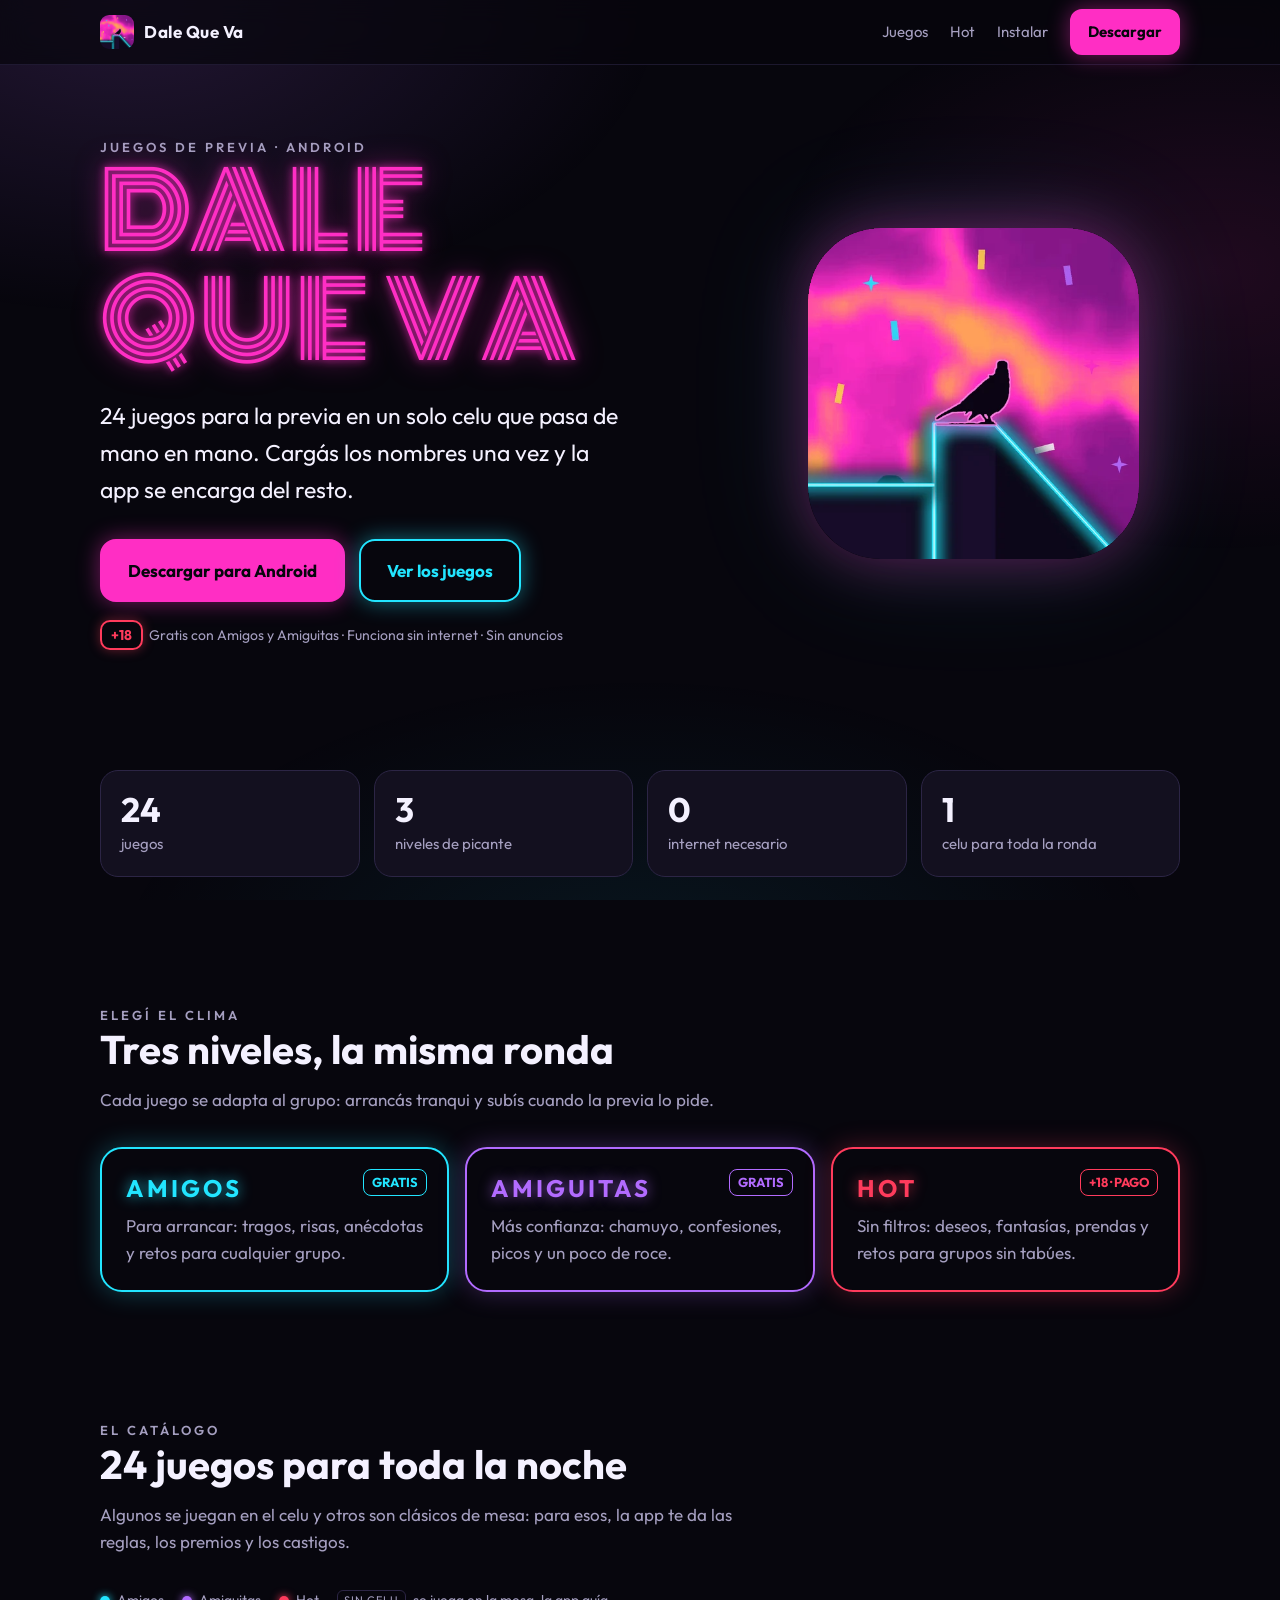
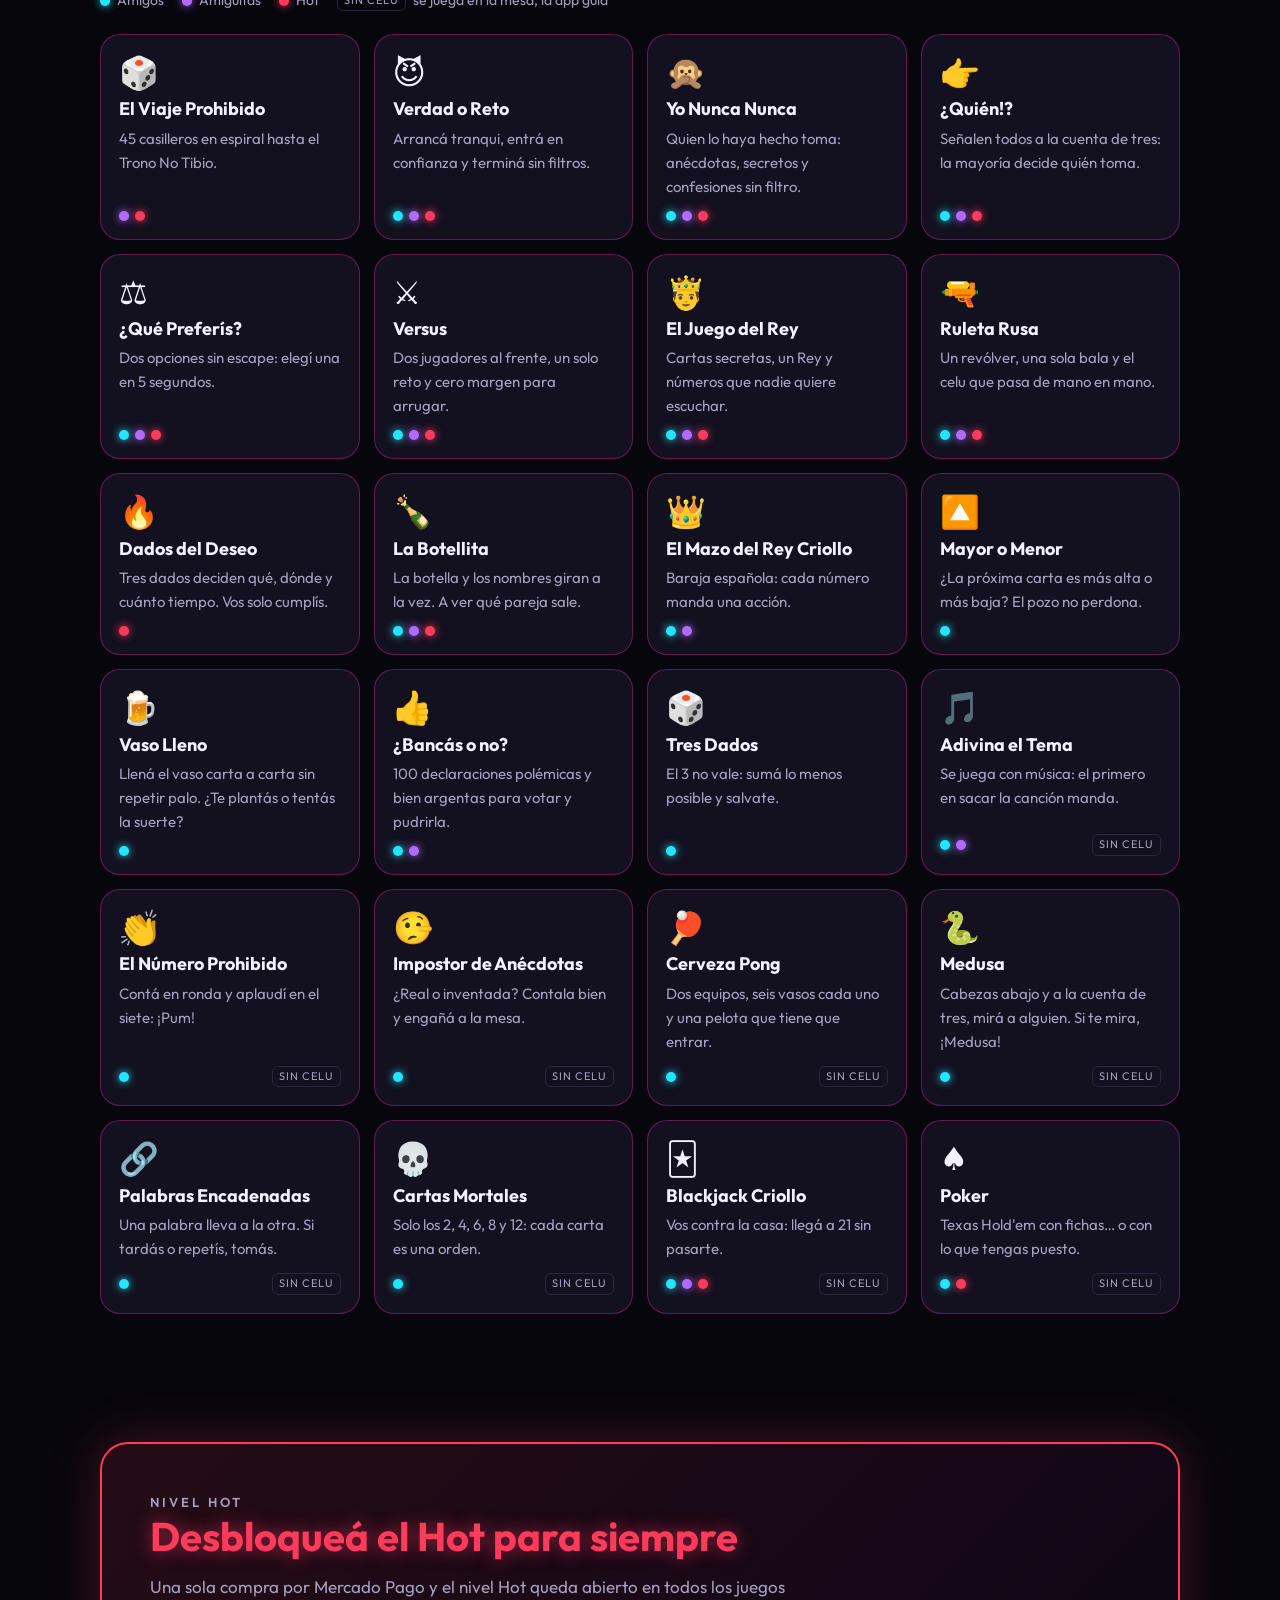
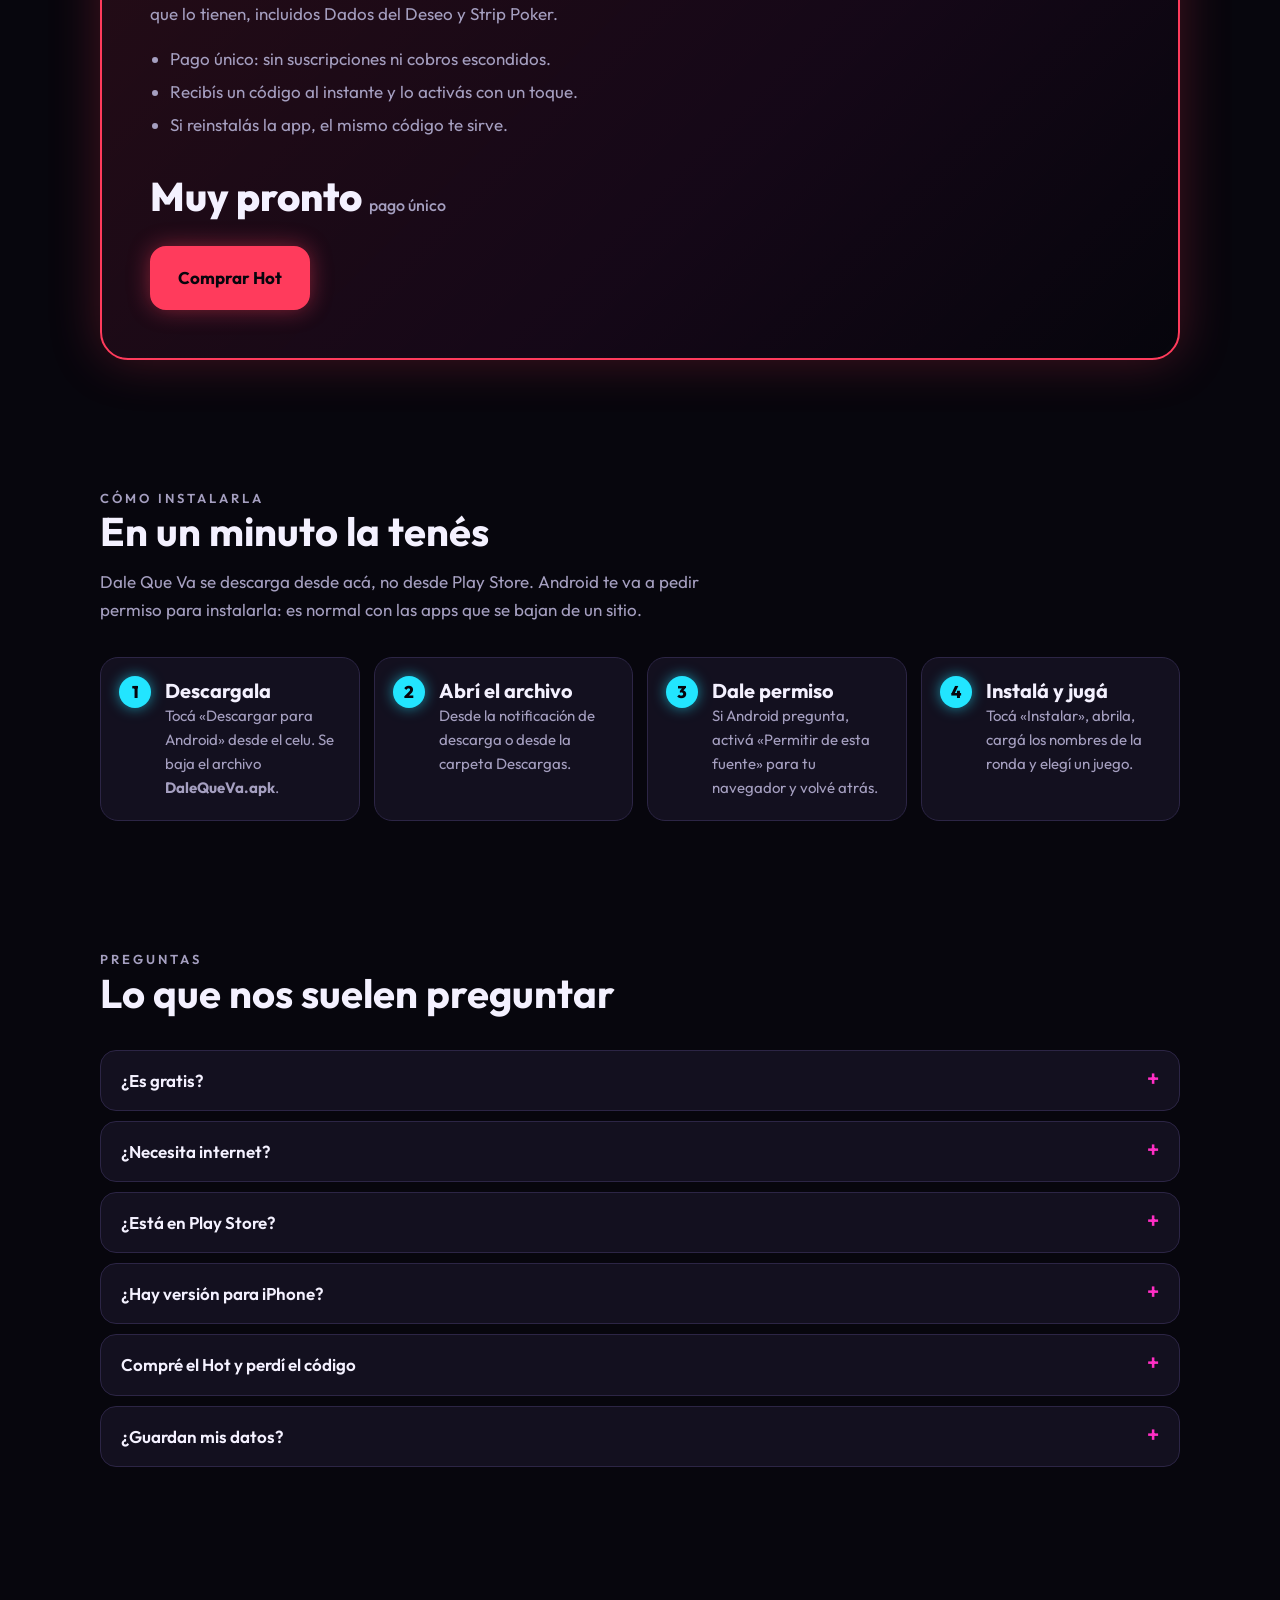
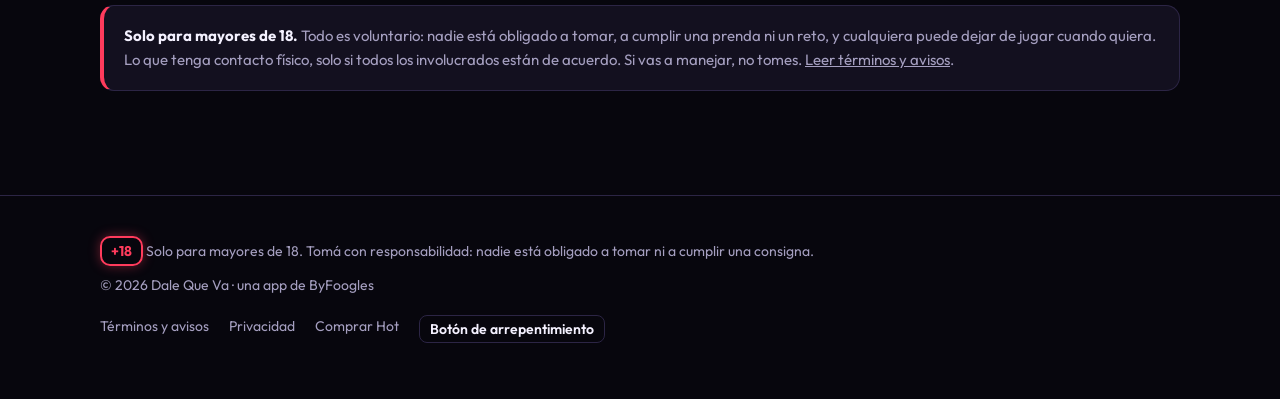
==== index.html @ 51c50cab "Primera versión del sitio Co-Authored-By: Claude Opus 5.5 <noreply@anthropic.com>" ====
<!DOCTYPE html>
<html lang="es-AR">
<head>
  <meta charset="utf-8">
  <meta name="viewport" content="width=device-width, initial-scale=1, viewport-fit=cover">
  <title>Dale Que Va · Juegos de previa para el celu</title>
  <meta name="description" content="24 juegos de previa en una app para Android: Verdad o Reto, Yo Nunca, El Juego del Rey, Ruleta Rusa y más. Sin internet, un solo celu que pasa de mano en mano. +18.">
  <meta name="theme-color" content="#07060d">
  <meta name="rating" content="adult">
  <link rel="canonical" href="https://dalequeva.byfoogles.app/">
  <link rel="icon" href="/img/favicon.png" type="image/png">
  <link rel="apple-touch-icon" href="/img/apple-touch-icon.png">
  <meta property="og:type" content="website">
  <meta property="og:title" content="Dale Que Va · Juegos de previa para el celu">
  <meta property="og:description" content="24 juegos de previa en una app para Android: Verdad o Reto, Yo Nunca, El Juego del Rey, Ruleta Rusa y más. Sin internet, un solo celu que pasa de mano en mano. +18.">
  <meta property="og:url" content="https://dalequeva.byfoogles.app/">
  <meta property="og:image" content="https://dalequeva.byfoogles.app/img/compartir.jpg">
  <meta property="og:locale" content="es_AR">
  <link rel="preload" href="/fuentes/outfit.ttf" as="font" type="font/ttf" crossorigin>
  <link rel="stylesheet" href="/estilos.css">
</head>
<body>
  <header class="barra">
    <div class="envoltura">
      <a class="marca" href="/"><img src="/img/dalequeva.webp" alt="" width="34" height="34">Dale Que Va</a>
      <nav>
        <a href="/#juegos">Juegos</a>
        <a href="/#hot">Hot</a>
        <a href="/#instalar">Instalar</a>
        <a class="boton chico" data-apk href="#">Descargar</a>
      </nav>
    </div>
  </header>
  <main>
    <section class="portada">
      <div class="envoltura">
        <div>
          <p class="etiqueta">Juegos de previa · Android</p>
          <h1 class="logo-neon">DALE<br>QUE VA</h1>
          <p class="lema">24 juegos para la previa en un solo celu que pasa de mano en mano. Cargás los nombres una vez y la app se encarga del resto.</p>
          <div class="acciones">
            <a class="boton" data-apk href="#">Descargar para Android</a>
            <a class="boton contorno cian" href="#juegos">Ver los juegos</a>
          </div>
          <p class="nota"><span class="chip18">+18</span>&nbsp; Gratis con Amigos y Amiguitas · Funciona sin internet · Sin anuncios</p>
        </div>
        <img class="icono-grande" src="/img/dalequeva.webp" alt="Ícono de Dale Que Va" width="340" height="340">
      </div>
    </section>

    <section>
      <div class="envoltura cifras">
        <div class="cifra"><b>24</b><span>juegos</span></div>
        <div class="cifra"><b>3</b><span>niveles de picante</span></div>
        <div class="cifra"><b>0</b><span>internet necesario</span></div>
        <div class="cifra"><b>1</b><span>celu para toda la ronda</span></div>
      </div>
    </section>

    <section id="niveles">
      <div class="envoltura">
        <div class="titulo-seccion">
          <p class="etiqueta">Elegí el clima</p>
          <h2>Tres niveles, la misma ronda</h2>
          <p class="bajada">Cada juego se adapta al grupo: arrancás tranqui y subís cuando la previa lo pide.</p>
        </div>
        <div class="niveles">
          <div class="nivel"><span class="precio-nivel">GRATIS</span><h3>Amigos</h3><p>Para arrancar: tragos, risas, anécdotas y retos para cualquier grupo.</p></div>
          <div class="nivel amiguitas"><span class="precio-nivel">GRATIS</span><h3>Amiguitas</h3><p>Más confianza: chamuyo, confesiones, picos y un poco de roce.</p></div>
          <div class="nivel hot"><span class="precio-nivel">+18 · PAGO</span><h3>Hot</h3><p>Sin filtros: deseos, fantasías, prendas y retos para grupos sin tabúes.</p></div>
        </div>
      </div>
    </section>

    <section id="juegos">
      <div class="envoltura">
        <div class="titulo-seccion">
          <p class="etiqueta">El catálogo</p>
          <h2>24 juegos para toda la noche</h2>
          <p class="bajada">Algunos se juegan en el celu y otros son clásicos de mesa: para esos, la app te da las reglas, los premios y los castigos.</p>
        </div>
        <div class="leyenda">
          <span><i class="punto amigos"></i>Amigos</span>
          <span><i class="punto amiguitas"></i>Amiguitas</span>
          <span><i class="punto hot"></i>Hot</span>
          <span><span class="sin-celu" style="margin:0">SIN CELU</span>se juega en la mesa, la app guía</span>
        </div>
        <div class="juegos">
        <article class="juego">
          <div class="emoji" aria-hidden="true">🎲</div>
          <h3>El Viaje Prohibido</h3>
          <p>45 casilleros en espiral hasta el Trono No Tibio.</p>
          <div class="pie"><i class="punto amiguitas" title="Amiguitas"></i><i class="punto hot" title="Hot"></i></div>
        </article>
        <article class="juego">
          <div class="emoji" aria-hidden="true">😈</div>
          <h3>Verdad o Reto</h3>
          <p>Arrancá tranqui, entrá en confianza y terminá sin filtros.</p>
          <div class="pie"><i class="punto amigos" title="Amigos"></i><i class="punto amiguitas" title="Amiguitas"></i><i class="punto hot" title="Hot"></i></div>
        </article>
        <article class="juego">
          <div class="emoji" aria-hidden="true">🙊</div>
          <h3>Yo Nunca Nunca</h3>
          <p>Quien lo haya hecho toma: anécdotas, secretos y confesiones sin filtro.</p>
          <div class="pie"><i class="punto amigos" title="Amigos"></i><i class="punto amiguitas" title="Amiguitas"></i><i class="punto hot" title="Hot"></i></div>
        </article>
        <article class="juego">
          <div class="emoji" aria-hidden="true">👉</div>
          <h3>¿Quién!?</h3>
          <p>Señalen todos a la cuenta de tres: la mayoría decide quién toma.</p>
          <div class="pie"><i class="punto amigos" title="Amigos"></i><i class="punto amiguitas" title="Amiguitas"></i><i class="punto hot" title="Hot"></i></div>
        </article>
        <article class="juego">
          <div class="emoji" aria-hidden="true">⚖️</div>
          <h3>¿Qué Preferís?</h3>
          <p>Dos opciones sin escape: elegí una en 5 segundos.</p>
          <div class="pie"><i class="punto amigos" title="Amigos"></i><i class="punto amiguitas" title="Amiguitas"></i><i class="punto hot" title="Hot"></i></div>
        </article>
        <article class="juego">
          <div class="emoji" aria-hidden="true">⚔️</div>
          <h3>Versus</h3>
          <p>Dos jugadores al frente, un solo reto y cero margen para arrugar.</p>
          <div class="pie"><i class="punto amigos" title="Amigos"></i><i class="punto amiguitas" title="Amiguitas"></i><i class="punto hot" title="Hot"></i></div>
        </article>
        <article class="juego">
          <div class="emoji" aria-hidden="true">🤴</div>
          <h3>El Juego del Rey</h3>
          <p>Cartas secretas, un Rey y números que nadie quiere escuchar.</p>
          <div class="pie"><i class="punto amigos" title="Amigos"></i><i class="punto amiguitas" title="Amiguitas"></i><i class="punto hot" title="Hot"></i></div>
        </article>
        <article class="juego">
          <div class="emoji" aria-hidden="true">🔫</div>
          <h3>Ruleta Rusa</h3>
          <p>Un revólver, una sola bala y el celu que pasa de mano en mano.</p>
          <div class="pie"><i class="punto amigos" title="Amigos"></i><i class="punto amiguitas" title="Amiguitas"></i><i class="punto hot" title="Hot"></i></div>
        </article>
        <article class="juego">
          <div class="emoji" aria-hidden="true">🔥</div>
          <h3>Dados del Deseo</h3>
          <p>Tres dados deciden qué, dónde y cuánto tiempo. Vos solo cumplís.</p>
          <div class="pie"><i class="punto hot" title="Hot"></i></div>
        </article>
        <article class="juego">
          <div class="emoji" aria-hidden="true">🍾</div>
          <h3>La Botellita</h3>
          <p>La botella y los nombres giran a la vez. A ver qué pareja sale.</p>
          <div class="pie"><i class="punto amigos" title="Amigos"></i><i class="punto amiguitas" title="Amiguitas"></i><i class="punto hot" title="Hot"></i></div>
        </article>
        <article class="juego">
          <div class="emoji" aria-hidden="true">👑</div>
          <h3>El Mazo del Rey Criollo</h3>
          <p>Baraja española: cada número manda una acción.</p>
          <div class="pie"><i class="punto amigos" title="Amigos"></i><i class="punto amiguitas" title="Amiguitas"></i></div>
        </article>
        <article class="juego">
          <div class="emoji" aria-hidden="true">🔼</div>
          <h3>Mayor o Menor</h3>
          <p>¿La próxima carta es más alta o más baja? El pozo no perdona.</p>
          <div class="pie"><i class="punto amigos" title="Amigos"></i></div>
        </article>
        <article class="juego">
          <div class="emoji" aria-hidden="true">🍺</div>
          <h3>Vaso Lleno</h3>
          <p>Llená el vaso carta a carta sin repetir palo. ¿Te plantás o tentás la suerte?</p>
          <div class="pie"><i class="punto amigos" title="Amigos"></i></div>
        </article>
        <article class="juego">
          <div class="emoji" aria-hidden="true">👍</div>
          <h3>¿Bancás o no?</h3>
          <p>100 declaraciones polémicas y bien argentas para votar y pudrirla.</p>
          <div class="pie"><i class="punto amigos" title="Amigos"></i><i class="punto amiguitas" title="Amiguitas"></i></div>
        </article>
        <article class="juego">
          <div class="emoji" aria-hidden="true">🎲</div>
          <h3>Tres Dados</h3>
          <p>El 3 no vale: sumá lo menos posible y salvate.</p>
          <div class="pie"><i class="punto amigos" title="Amigos"></i></div>
        </article>
        <article class="juego">
          <div class="emoji" aria-hidden="true">🎵</div>
          <h3>Adivina el Tema</h3>
          <p>Se juega con música: el primero en sacar la canción manda.</p>
          <div class="pie"><i class="punto amigos" title="Amigos"></i><i class="punto amiguitas" title="Amiguitas"></i><span class="sin-celu">SIN CELU</span></div>
        </article>
        <article class="juego">
          <div class="emoji" aria-hidden="true">👏</div>
          <h3>El Número Prohibido</h3>
          <p>Contá en ronda y aplaudí en el siete: ¡Pum!</p>
          <div class="pie"><i class="punto amigos" title="Amigos"></i><span class="sin-celu">SIN CELU</span></div>
        </article>
        <article class="juego">
          <div class="emoji" aria-hidden="true">🤥</div>
          <h3>Impostor de Anécdotas</h3>
          <p>¿Real o inventada? Contala bien y engañá a la mesa.</p>
          <div class="pie"><i class="punto amigos" title="Amigos"></i><span class="sin-celu">SIN CELU</span></div>
        </article>
        <article class="juego">
          <div class="emoji" aria-hidden="true">🏓</div>
          <h3>Cerveza Pong</h3>
          <p>Dos equipos, seis vasos cada uno y una pelota que tiene que entrar.</p>
          <div class="pie"><i class="punto amigos" title="Amigos"></i><span class="sin-celu">SIN CELU</span></div>
        </article>
        <article class="juego">
          <div class="emoji" aria-hidden="true">🐍</div>
          <h3>Medusa</h3>
          <p>Cabezas abajo y a la cuenta de tres, mirá a alguien. Si te mira, ¡Medusa!</p>
          <div class="pie"><i class="punto amigos" title="Amigos"></i><span class="sin-celu">SIN CELU</span></div>
        </article>
        <article class="juego">
          <div class="emoji" aria-hidden="true">🔗</div>
          <h3>Palabras Encadenadas</h3>
          <p>Una palabra lleva a la otra. Si tardás o repetís, tomás.</p>
          <div class="pie"><i class="punto amigos" title="Amigos"></i><span class="sin-celu">SIN CELU</span></div>
        </article>
        <article class="juego">
          <div class="emoji" aria-hidden="true">💀</div>
          <h3>Cartas Mortales</h3>
          <p>Solo los 2, 4, 6, 8 y 12: cada carta es una orden.</p>
          <div class="pie"><i class="punto amigos" title="Amigos"></i><span class="sin-celu">SIN CELU</span></div>
        </article>
        <article class="juego">
          <div class="emoji" aria-hidden="true">🃏</div>
          <h3>Blackjack Criollo</h3>
          <p>Vos contra la casa: llegá a 21 sin pasarte.</p>
          <div class="pie"><i class="punto amigos" title="Amigos"></i><i class="punto amiguitas" title="Amiguitas"></i><i class="punto hot" title="Hot"></i><span class="sin-celu">SIN CELU</span></div>
        </article>
        <article class="juego">
          <div class="emoji" aria-hidden="true">♠️</div>
          <h3>Poker</h3>
          <p>Texas Hold&#x27;em con fichas… o con lo que tengas puesto.</p>
          <div class="pie"><i class="punto amigos" title="Amigos"></i><i class="punto hot" title="Hot"></i><span class="sin-celu">SIN CELU</span></div>
        </article>
        </div>
      </div>
    </section>

    <section id="hot">
      <div class="envoltura">
        <div class="caja-hot">
          <p class="etiqueta">Nivel Hot</p>
          <h2>Desbloqueá el Hot para siempre</h2>
          <p class="bajada">Una sola compra por Mercado Pago y el nivel Hot queda abierto en todos los juegos que lo tienen, incluidos Dados del Deseo y Strip Poker.</p>
          <ul>
            <li>Pago único: sin suscripciones ni cobros escondidos.</li>
            <li>Recibís un código al instante y lo activás con un toque.</li>
            <li>Si reinstalás la app, el mismo código te sirve.</li>
          </ul>
          <p class="precio"><span data-precio>…</span> <small>pago único</small></p>
          <div class="fila-botones">
            <a class="boton hot" href="/comprar/">Comprar Hot</a>
          </div>
        </div>
      </div>
    </section>

    <section id="instalar">
      <div class="envoltura">
        <div class="titulo-seccion">
          <p class="etiqueta">Cómo instalarla</p>
          <h2>En un minuto la tenés</h2>
          <p class="bajada">Dale Que Va se descarga desde acá, no desde Play Store. Android te va a pedir permiso para instalarla: es normal con las apps que se bajan de un sitio.</p>
        </div>
        <div class="pasos">
          <div class="paso"><h3>Descargala</h3><p>Tocá «Descargar para Android» desde el celu. Se baja el archivo <b>DaleQueVa.apk</b>.</p></div>
          <div class="paso"><h3>Abrí el archivo</h3><p>Desde la notificación de descarga o desde la carpeta Descargas.</p></div>
          <div class="paso"><h3>Dale permiso</h3><p>Si Android pregunta, activá «Permitir de esta fuente» para tu navegador y volvé atrás.</p></div>
          <div class="paso"><h3>Instalá y jugá</h3><p>Tocá «Instalar», abrila, cargá los nombres de la ronda y elegí un juego.</p></div>
        </div>
      </div>
    </section>

    <section id="preguntas">
      <div class="envoltura">
        <div class="titulo-seccion"><p class="etiqueta">Preguntas</p><h2>Lo que nos suelen preguntar</h2></div>
        <details><summary>¿Es gratis?</summary><p>Sí. Los niveles Amigos y Amiguitas son gratis y sin anuncios. Solo el nivel Hot se paga, una única vez.</p></details>
        <details><summary>¿Necesita internet?</summary><p>No. Todo funciona sin conexión. Solo se usa internet para comprar el Hot.</p></details>
        <details><summary>¿Está en Play Store?</summary><p>Por ahora no: se descarga desde este sitio. Por eso Android pide permiso para instalarla.</p></details>
        <details><summary>¿Hay versión para iPhone?</summary><p>Todavía no. Por ahora es solo para Android.</p></details>
        <details><summary>Compré el Hot y perdí el código</summary><p>Entrá a <a href="/comprar/">Comprar Hot</a> y usá «Ya pagué»: con el número de operación de Mercado Pago lo recuperás.</p></details>
        <details><summary>¿Guardan mis datos?</summary><p>No. La app no tiene cuentas ni manda datos a ningún lado: los nombres de los jugadores quedan solo en tu celu. Más detalles en <a href="/privacidad/">Privacidad</a>.</p></details>
      </div>
    </section>

    <section>
      <div class="envoltura">
        <div class="aviso"><b>Solo para mayores de 18.</b> Todo es voluntario: nadie está obligado a tomar, a cumplir una prenda ni un reto, y cualquiera puede dejar de jugar cuando quiera. Lo que tenga contacto físico, solo si todos los involucrados están de acuerdo. Si vas a manejar, no tomes. <a href="/terminos/">Leer términos y avisos</a>.</div>
      </div>
    </section>
  </main>
  <footer>
    <div class="envoltura">
      <div>
        <p><span class="chip18">+18</span> Solo para mayores de 18. Tomá con responsabilidad: nadie está obligado a tomar ni a cumplir una consigna.</p>
        <p style="margin-top:8px">© <span data-anio></span> Dale Que Va · una app de <a href="https://byfoogles.app">ByFoogles</a></p>
      </div>
      <nav>
        <a href="/terminos/">Términos y avisos</a>
        <a href="/privacidad/">Privacidad</a>
        <a href="/comprar/">Comprar Hot</a>
        <a class="arrepentimiento" href="/arrepentimiento/">Botón de arrepentimiento</a>
      </nav>
    </div>
  </footer>
  <script src="/sitio.js"></script>

</body>
</html>
---- estilos.css ----
@font-face { font-family: "Monoton"; src: url("/fuentes/monoton.ttf") format("truetype"); font-display: swap; }
@font-face { font-family: "Outfit"; src: url("/fuentes/outfit.ttf") format("truetype"); font-weight: 100 900; font-display: swap; }

:root {
  --fondo: #07060d;
  --superficie: #13101f;
  --superficie-alta: #1d1830;
  --borde: #2c2545;
  --texto: #f4f1ff;
  --suave: #a59fc0;
  --magenta: #ff2ec4;
  --cian: #22e5ff;
  --violeta: #b26bff;
  --hot: #ff3b5c;
  --dorado: #ffd34e;
  --ancho: 1080px;
}

* { box-sizing: border-box; margin: 0; padding: 0; }
html { scroll-behavior: smooth; }
body {
  font-family: "Outfit", system-ui, sans-serif;
  background: var(--fondo);
  color: var(--texto);
  line-height: 1.6;
  font-size: 17px;
  -webkit-font-smoothing: antialiased;
  overflow-x: hidden;
}
body::before {
  content: "";
  position: fixed; inset: 0; z-index: -1; pointer-events: none;
  background:
    radial-gradient(60vw 50vh at 10% 0%, rgba(178, 107, 255, .16), transparent 70%),
    radial-gradient(50vw 45vh at 95% 30%, rgba(255, 46, 196, .10), transparent 70%),
    radial-gradient(60vw 50vh at 50% 110%, rgba(34, 229, 255, .08), transparent 70%);
}
a { color: inherit; }
img { max-width: 100%; display: block; }
.envoltura { width: min(var(--ancho), 100% - 40px); margin-inline: auto; }

/* Barra superior */
.barra { position: sticky; top: 0; z-index: 10; backdrop-filter: blur(12px); background: rgba(7, 6, 13, .72); border-bottom: 1px solid rgba(44, 37, 69, .6); }
.barra .envoltura { display: flex; align-items: center; gap: 16px; height: 64px; }
.marca { display: flex; align-items: center; gap: 10px; text-decoration: none; font-weight: 700; letter-spacing: .5px; }
.marca img { width: 34px; height: 34px; border-radius: 9px; }
.barra nav { margin-left: auto; display: flex; gap: 22px; font-size: 15px; align-items: center; }
.barra nav a { text-decoration: none; color: var(--suave); }
.barra nav a:hover { color: var(--texto); }
.barra nav a.boton { color: var(--fondo); }
@media (max-width: 720px) { .barra nav a:not(.boton) { display: none; } }

/* Textos neón */
.logo-neon {
  font-family: "Monoton", "Outfit", sans-serif;
  font-weight: 400;
  color: var(--magenta);
  text-shadow: 0 0 8px rgba(255, 46, 196, .8), 0 0 28px rgba(255, 46, 196, .5);
  letter-spacing: 2px;
  line-height: 1.05;
}
.etiqueta { font-size: 13px; letter-spacing: 3px; text-transform: uppercase; color: var(--suave); font-weight: 600; }
h2 { font-size: clamp(28px, 4vw, 40px); line-height: 1.15; margin-bottom: 14px; }
h3 { font-size: 20px; line-height: 1.3; }
.bajada { color: var(--suave); max-width: 640px; }

/* Botones */
.boton {
  display: inline-flex; align-items: center; justify-content: center; gap: 10px;
  padding: 16px 26px; border-radius: 16px; font-weight: 700; font-size: 17px;
  text-decoration: none; border: 2px solid var(--color, var(--magenta)); cursor: pointer;
  background: var(--color, var(--magenta)); color: var(--fondo);
  box-shadow: 0 0 22px color-mix(in srgb, var(--color, var(--magenta)) 45%, transparent);
  transition: transform .15s ease, box-shadow .15s ease;
  font-family: inherit;
}
.boton:hover { transform: translateY(-2px); box-shadow: 0 0 34px color-mix(in srgb, var(--color, var(--magenta)) 65%, transparent); }
.boton.contorno { background: transparent; color: var(--color, var(--magenta)); }
.boton.chico { padding: 9px 16px; font-size: 15px; border-radius: 12px; }
.boton[disabled] { opacity: .45; cursor: not-allowed; transform: none; box-shadow: none; }
.boton.hot { --color: var(--hot); }
.boton.cian { --color: var(--cian); }

/* Portada */
.portada { padding: 72px 0 56px; }
.portada .envoltura { display: grid; grid-template-columns: 1.2fr .8fr; gap: 48px; align-items: center; }
.portada h1 { font-size: clamp(54px, 9vw, 104px); }
.portada .lema { font-size: clamp(19px, 2.2vw, 23px); margin: 22px 0 30px; max-width: 520px; }
.portada .acciones { display: flex; flex-wrap: wrap; gap: 14px; align-items: center; }
.portada .nota { margin-top: 18px; font-size: 14px; color: var(--suave); }
.icono-grande { height: auto; aspect-ratio: 1; width: min(340px, 80%); margin-inline: auto; border-radius: 22%; box-shadow: 0 0 60px rgba(255, 46, 196, .35), 0 0 120px rgba(34, 229, 255, .15); }
@media (max-width: 820px) {
  .portada .envoltura { grid-template-columns: 1fr; text-align: center; }
  .portada .lema, .portada .acciones { margin-inline: auto; justify-content: center; }
  .icono-grande { width: 200px; grid-row: 1; }
}
.chip18 { display: inline-flex; align-items: center; justify-content: center; border: 2px solid var(--hot); color: var(--hot); border-radius: 10px; padding: 2px 9px; font-weight: 700; font-size: 14px; box-shadow: 0 0 12px rgba(255, 59, 92, .4); }

/* Secciones */
section { padding: 64px 0; }
.titulo-seccion { margin-bottom: 34px; }
.cifras { display: grid; grid-template-columns: repeat(4, 1fr); gap: 14px; }
.cifra { background: var(--superficie); border: 1px solid var(--borde); border-radius: 18px; padding: 20px; }
.cifra b { display: block; font-size: 34px; line-height: 1.1; }
.cifra span { color: var(--suave); font-size: 15px; }
@media (max-width: 720px) { .cifras { grid-template-columns: repeat(2, 1fr); } }

/* Niveles */
.niveles { display: grid; grid-template-columns: repeat(3, 1fr); gap: 16px; }
.nivel { --c: var(--cian); position: relative; background: var(--fondo); border: 2px solid var(--c); border-radius: 22px; padding: 24px; box-shadow: 0 0 26px color-mix(in srgb, var(--c) 28%, transparent); }
.nivel h3 { font-size: 24px; letter-spacing: 3px; text-transform: uppercase; color: var(--c); text-shadow: 0 0 14px color-mix(in srgb, var(--c) 70%, transparent); margin-bottom: 8px; }
.nivel p { color: var(--suave); }
.nivel .precio-nivel { position: absolute; top: 20px; right: 20px; font-size: 13px; font-weight: 700; color: var(--c); border: 1.5px solid var(--c); border-radius: 8px; padding: 2px 8px; }
.nivel.amiguitas { --c: var(--violeta); }
.nivel.hot { --c: var(--hot); }
@media (max-width: 820px) { .niveles { grid-template-columns: 1fr; } }

/* Juegos */
.juegos { display: grid; grid-template-columns: repeat(auto-fill, minmax(230px, 1fr)); gap: 14px; }
.juego { background: var(--superficie); border: 1.5px solid rgba(255, 46, 196, .35); border-radius: 20px; padding: 18px; display: flex; flex-direction: column; gap: 6px; }
.juego .emoji { font-size: 32px; line-height: 1.2; }
.juego h3 { font-size: 18px; }
.juego p { color: var(--suave); font-size: 15px; flex: 1; }
.juego .pie { display: flex; align-items: center; gap: 6px; margin-top: 6px; }
.punto { width: 10px; height: 10px; border-radius: 50%; background: var(--c); box-shadow: 0 0 8px var(--c); }
.punto.amigos { --c: var(--cian); } .punto.amiguitas { --c: var(--violeta); } .punto.hot { --c: var(--hot); }
.sin-celu { margin-left: auto; font-size: 11px; letter-spacing: 1px; color: var(--suave); border: 1px solid var(--borde); border-radius: 6px; padding: 1px 6px; }
.leyenda { display: flex; flex-wrap: wrap; gap: 18px; margin-bottom: 22px; color: var(--suave); font-size: 14px; align-items: center; }
.leyenda span { display: inline-flex; align-items: center; gap: 7px; }

/* Hot */
.caja-hot { position: relative; overflow: hidden; border: 2px solid var(--hot); border-radius: 28px; padding: clamp(26px, 5vw, 48px); background: linear-gradient(135deg, rgba(255, 59, 92, .12), rgba(255, 46, 196, .06) 60%, transparent); box-shadow: 0 0 50px rgba(255, 59, 92, .25); }
.caja-hot h2 { color: var(--hot); text-shadow: 0 0 18px rgba(255, 59, 92, .6); }
.caja-hot ul { margin: 18px 0 26px 20px; color: var(--suave); }
.caja-hot li { margin: 6px 0; }
.precio { font-size: 40px; font-weight: 800; margin-bottom: 4px; }
.precio small { font-size: 16px; color: var(--suave); font-weight: 500; }

/* Pasos */
.pasos { counter-reset: paso; display: grid; grid-template-columns: repeat(auto-fit, minmax(220px, 1fr)); gap: 14px; }
.paso { counter-increment: paso; background: var(--superficie); border: 1px solid var(--borde); border-radius: 18px; padding: 20px 20px 20px 64px; position: relative; }
.paso::before { content: counter(paso); position: absolute; left: 18px; top: 18px; width: 32px; height: 32px; border-radius: 50%; display: grid; place-items: center; font-weight: 800; color: var(--fondo); background: var(--cian); box-shadow: 0 0 14px rgba(34, 229, 255, .6); }
.paso p { color: var(--suave); font-size: 15px; }

/* Preguntas */
details { background: var(--superficie); border: 1px solid var(--borde); border-radius: 16px; padding: 16px 20px; margin-bottom: 10px; }
summary { cursor: pointer; font-weight: 600; list-style: none; display: flex; justify-content: space-between; gap: 12px; }
summary::after { content: "+"; color: var(--magenta); font-size: 22px; line-height: 1; }
details[open] summary::after { content: "–"; }
details p { color: var(--suave); margin-top: 10px; }

/* Aviso legal y pie */
.aviso { border: 1px solid var(--borde); border-left: 4px solid var(--hot); background: var(--superficie); border-radius: 14px; padding: 18px 20px; color: var(--suave); font-size: 15px; }
.aviso b { color: var(--texto); }
footer { border-top: 1px solid var(--borde); padding: 40px 0 56px; margin-top: 40px; color: var(--suave); font-size: 14px; }
footer .envoltura { display: flex; flex-wrap: wrap; gap: 18px 32px; justify-content: space-between; }
footer nav { display: flex; flex-wrap: wrap; gap: 8px 20px; }
footer a { text-decoration: none; }
footer a:hover { color: var(--texto); }
.arrepentimiento { color: var(--texto); font-weight: 600; border: 1px solid var(--borde); border-radius: 8px; padding: 2px 10px; }

/* Páginas internas */
.pagina { padding: 56px 0 24px; }
.pagina .envoltura { max-width: 760px; }
.pagina h1 { font-size: clamp(32px, 5vw, 48px); line-height: 1.1; margin-bottom: 12px; }
.pagina h2 { font-size: 22px; margin: 32px 0 8px; }
.pagina p, .pagina li { color: var(--suave); }
.pagina ul, .pagina ol { margin: 8px 0 8px 22px; }
.pagina li { margin: 4px 0; }
.tarjeta { background: var(--superficie); border: 1px solid var(--borde); border-radius: 22px; padding: clamp(20px, 4vw, 32px); margin-top: 24px; }
.tarjeta.hot { border: 2px solid var(--hot); box-shadow: 0 0 34px rgba(255, 59, 92, .2); }
.casilla { display: flex; gap: 12px; align-items: flex-start; margin: 14px 0; color: var(--texto); cursor: pointer; }
.casilla input { width: 20px; height: 20px; margin-top: 3px; accent-color: var(--hot); flex-shrink: 0; }
.campo { width: 100%; padding: 14px 16px; border-radius: 14px; border: 1.5px solid var(--borde); background: var(--fondo); color: var(--texto); font: inherit; }
.campo:focus { outline: none; border-color: var(--hot); }
.codigo { font-family: ui-monospace, monospace; font-size: 13px; word-break: break-all; background: var(--fondo); border: 1.5px dashed var(--hot); border-radius: 14px; padding: 14px; color: var(--texto); margin: 14px 0; }
.mensaje { margin-top: 14px; padding: 12px 16px; border-radius: 12px; background: var(--superficie-alta); color: var(--texto); }
.mensaje.error { border-left: 4px solid var(--hot); }
.oculto { display: none !important; }
.fila-botones { display: flex; flex-wrap: wrap; gap: 12px; margin-top: 18px; }
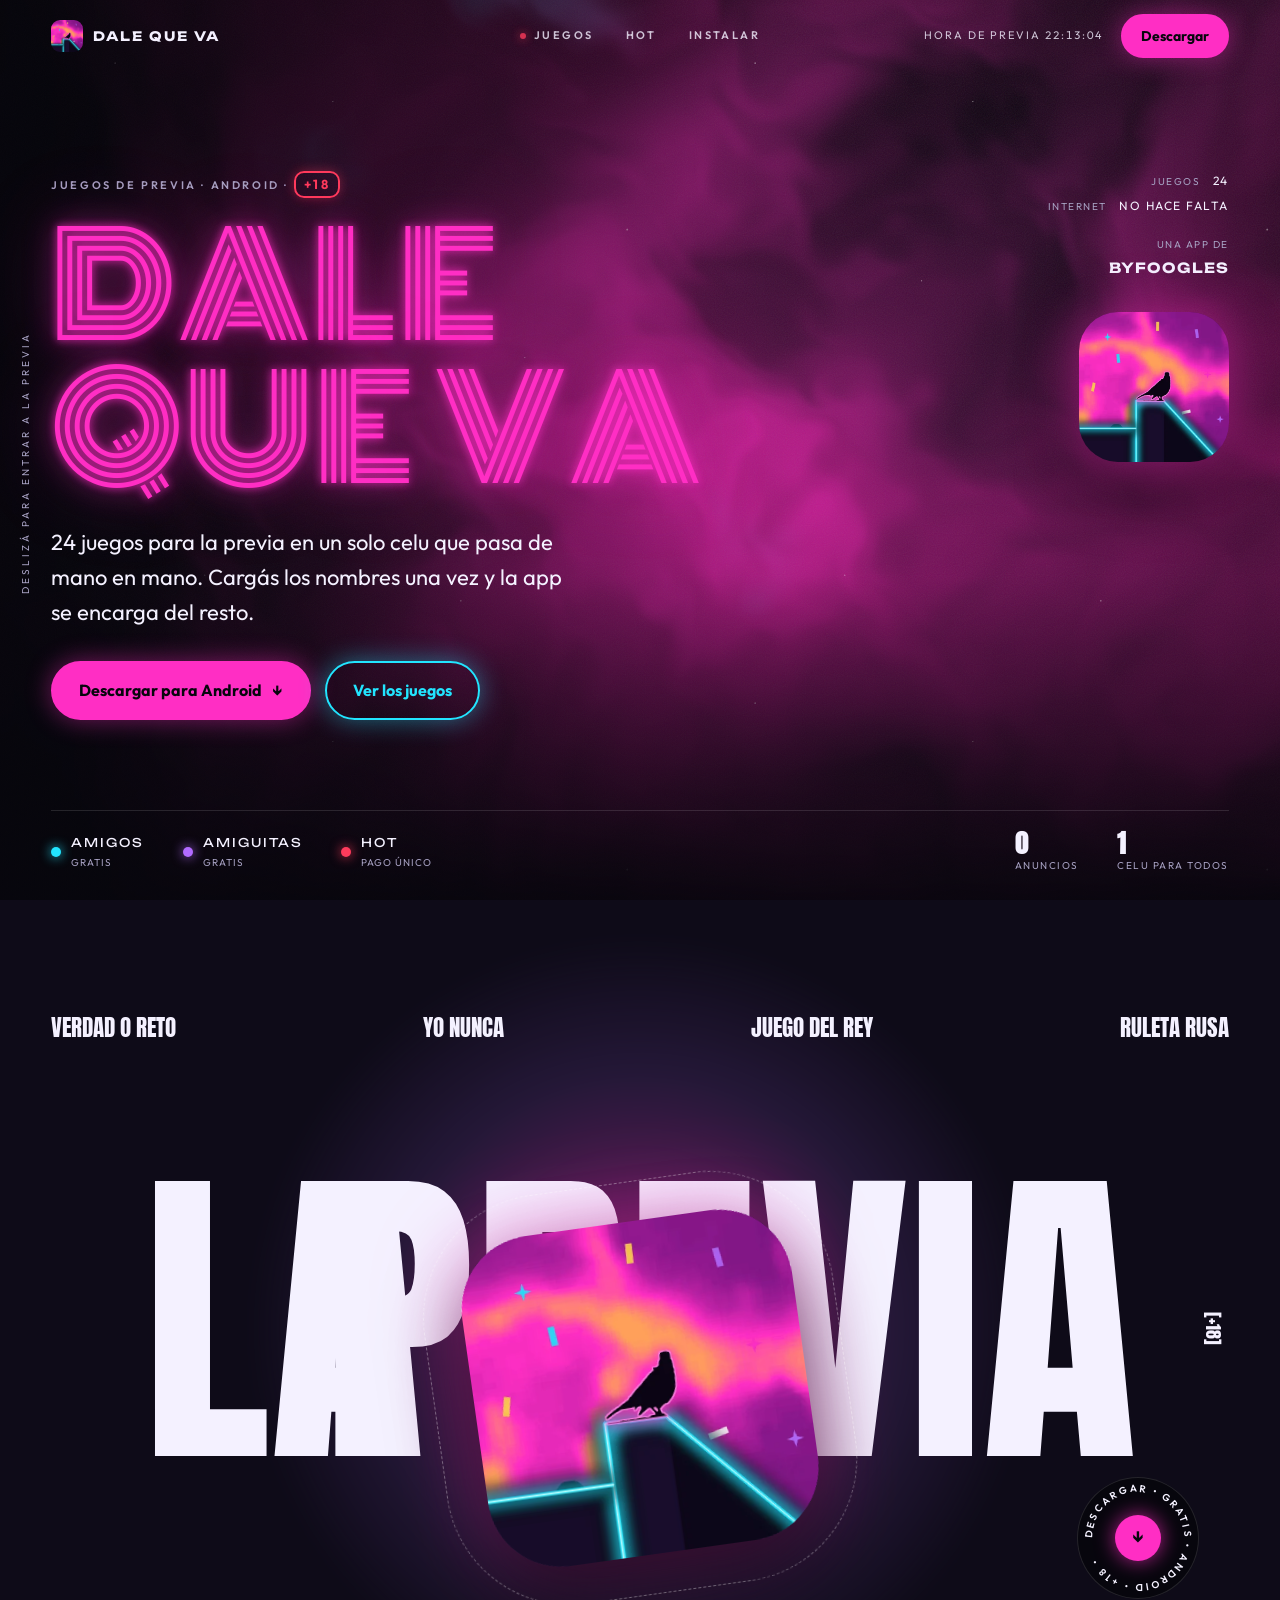
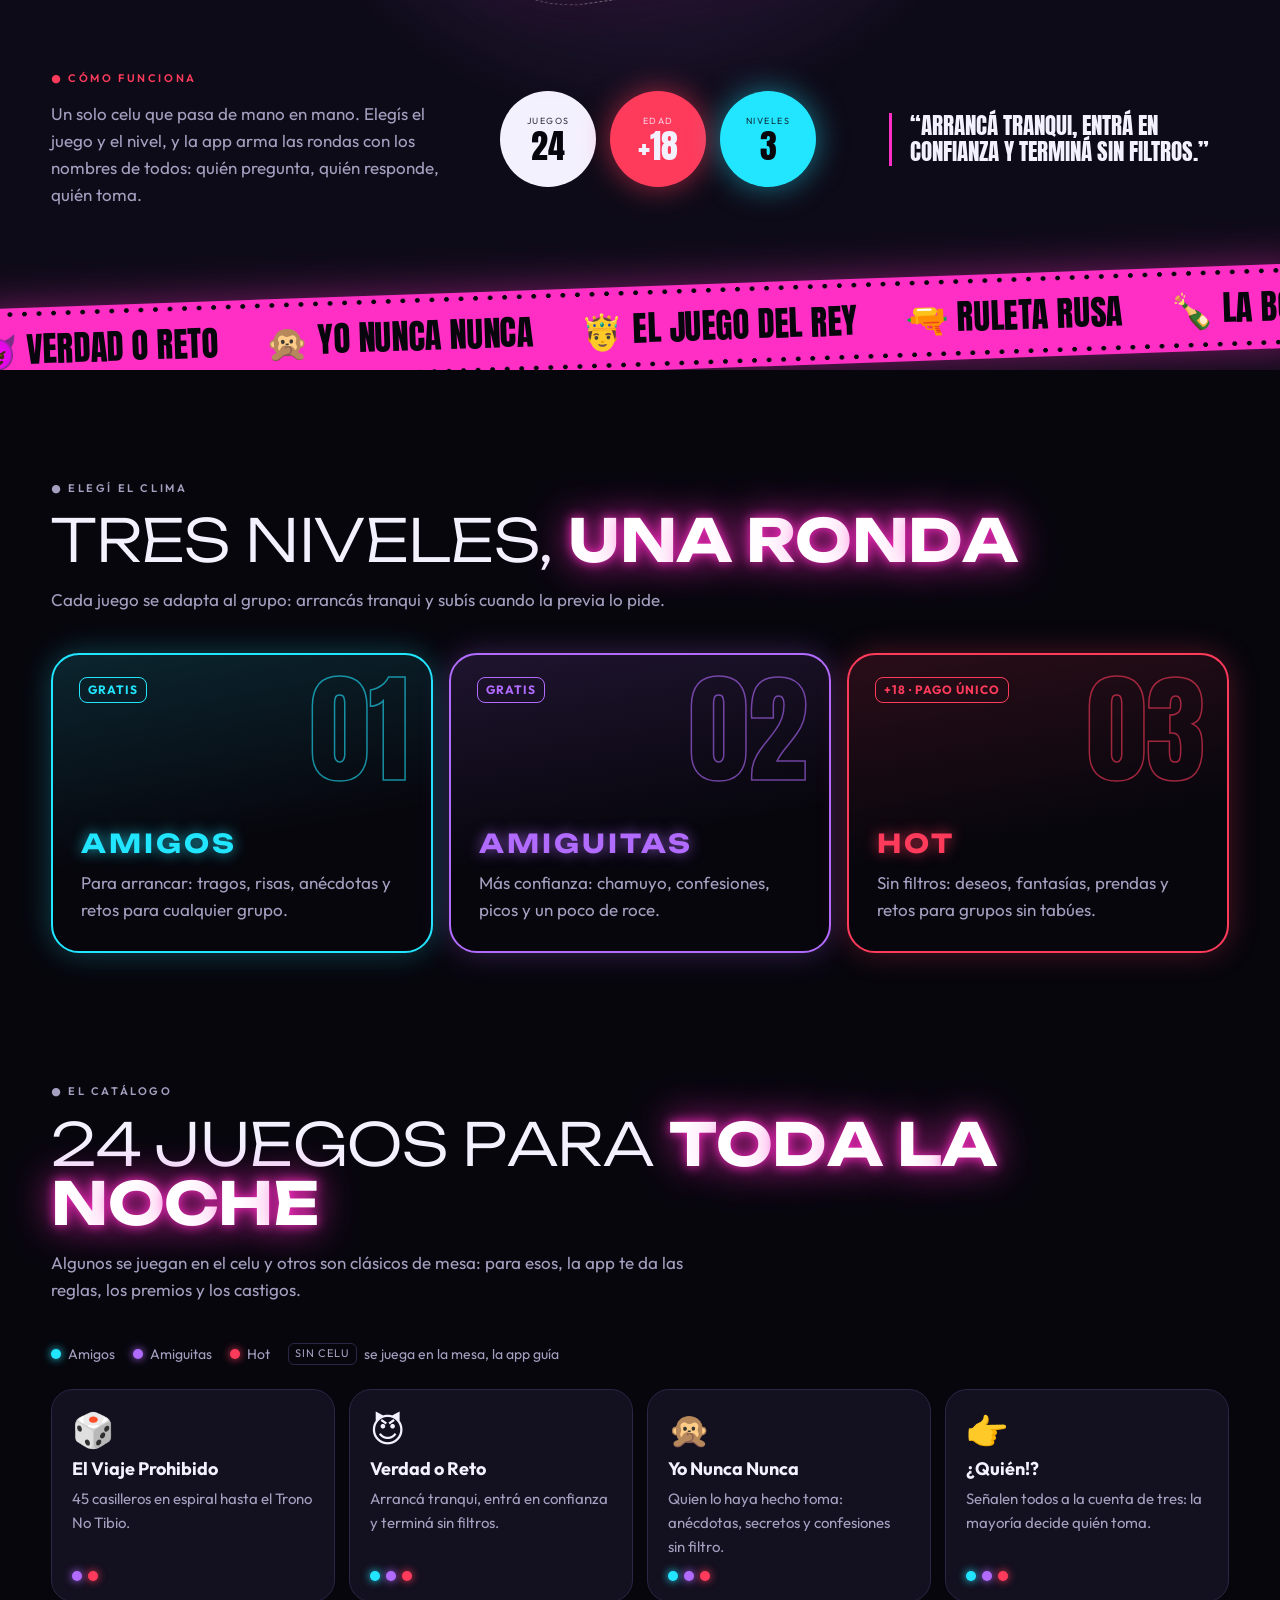
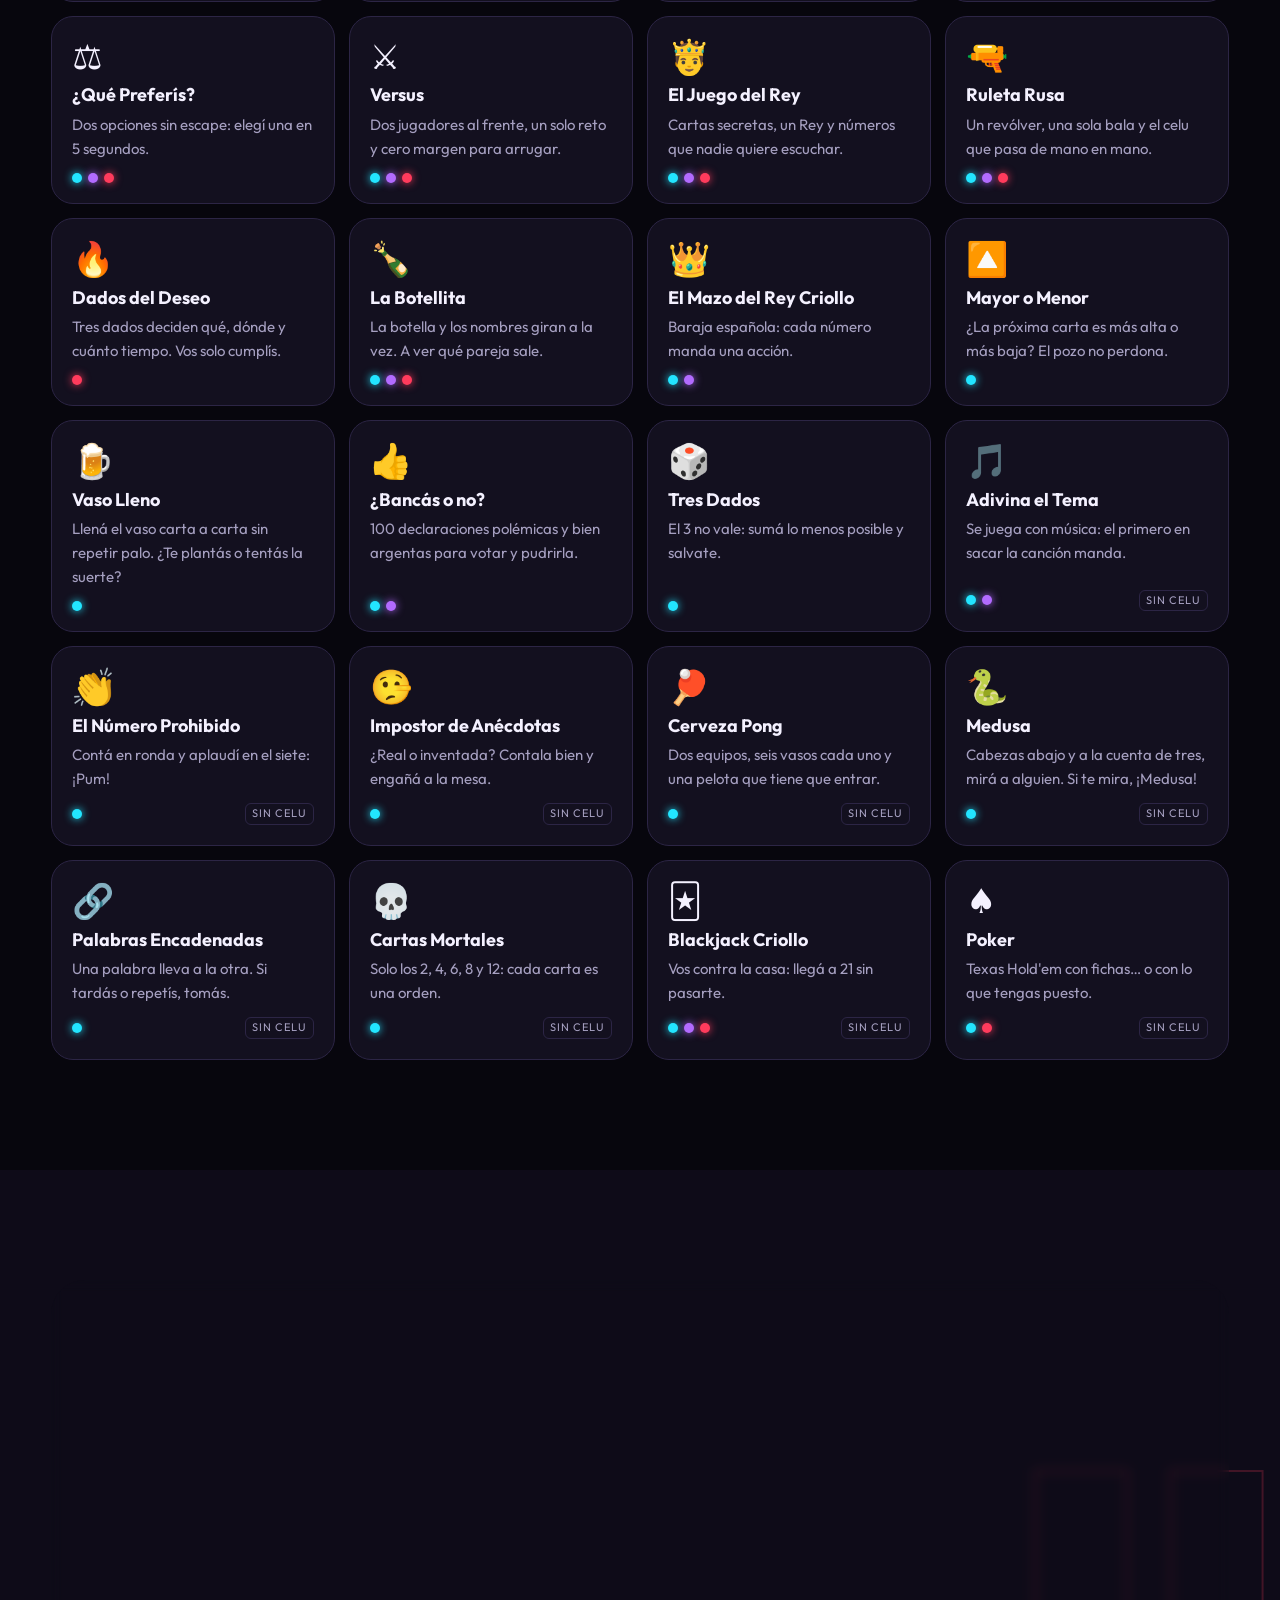
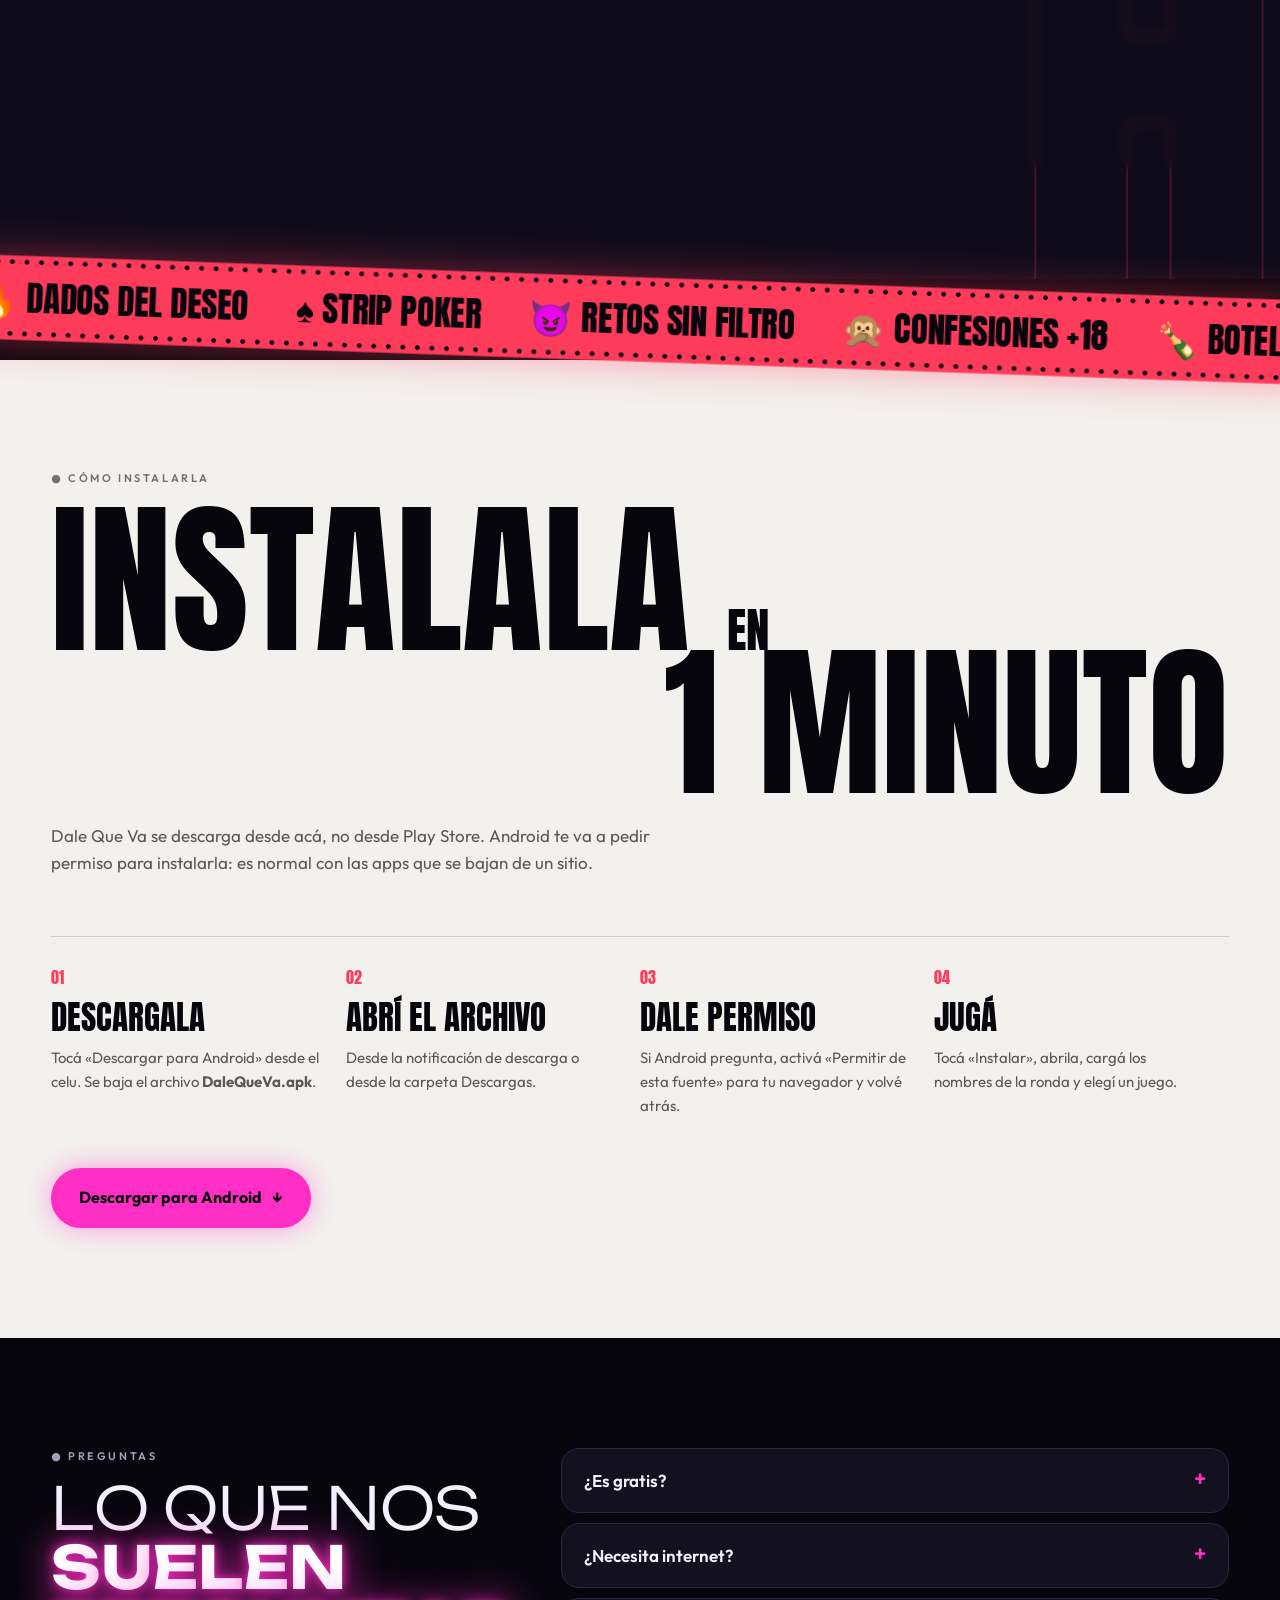
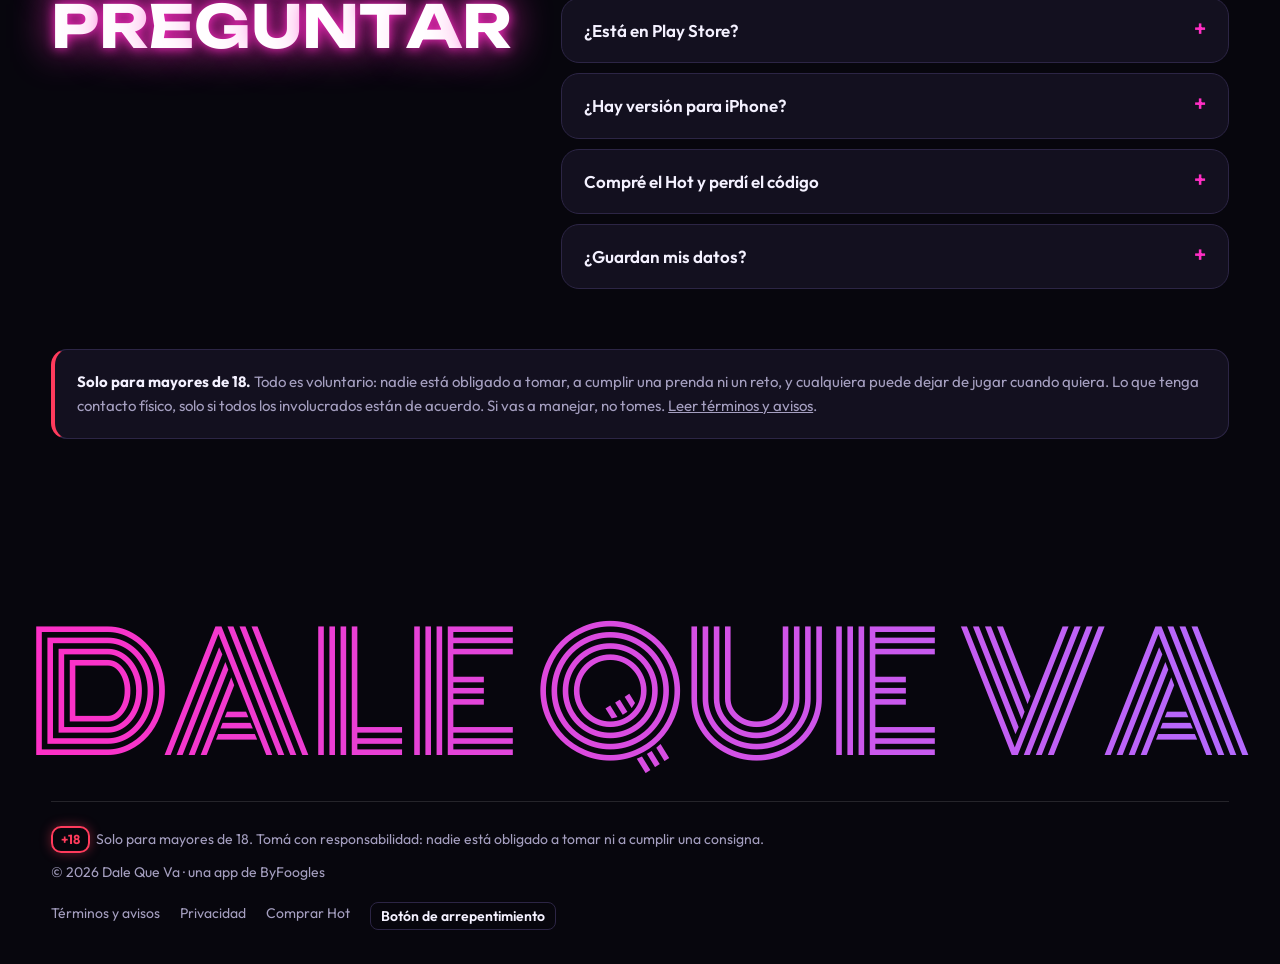
==== commit 39d25b97: "Rediseño animado con el estilo de byfoogles.app: aurora, carga neón, título gigante y animaciones Co" ====
--- a/index.html
+++ b/index.html
@@ -16,68 +16,112 @@
   <meta property="og:url" content="https://dalequeva.byfoogles.app/">
   <meta property="og:image" content="https://dalequeva.byfoogles.app/img/compartir.jpg">
   <meta property="og:locale" content="es_AR">
-  <link rel="preload" href="/fuentes/outfit.ttf" as="font" type="font/ttf" crossorigin>
+  <link rel="preload" href="/fuentes/unbounded.woff2" as="font" type="font/woff2" crossorigin>
+  <link rel="preload" href="/fuentes/anton.woff2" as="font" type="font/woff2" crossorigin>
   <link rel="stylesheet" href="/estilos.css">
 </head>
-<body>
+<body class="cargando">
+  <div class="carga" aria-hidden="true">
+    <div class="carga-nombre"><span>D</span><span>A</span><span>L</span><span>E</span><br><span>Q</span><span>U</span><span>E</span> <span>V</span><span>A</span></div>
+    <div class="carga-pie"><span>Juegos de previa · +18</span><span class="carga-numero">000</span></div>
+  </div>
+  <div class="cursor" aria-hidden="true"></div>
   <header class="barra">
-    <div class="envoltura">
-      <a class="marca" href="/"><img src="/img/dalequeva.webp" alt="" width="34" height="34">Dale Que Va</a>
-      <nav>
-        <a href="/#juegos">Juegos</a>
-        <a href="/#hot">Hot</a>
-        <a href="/#instalar">Instalar</a>
-        <a class="boton chico" data-apk href="#">Descargar</a>
-      </nav>
+    <a class="marca" href="/"><img src="/img/dalequeva.webp" alt="" width="32" height="32">Dale Que Va</a>
+    <nav>
+      <a href="/#juegos"><i></i>Juegos</a>
+      <a href="/#hot">Hot</a>
+      <a href="/#instalar">Instalar</a>
+    </nav>
+    <div class="barra-der">
+      <span class="reloj">Hora de previa <span id="hora">--:--</span></span>
+      <a class="boton chico" data-apk href="#">Descargar</a>
     </div>
   </header>
   <main>
     <section class="portada">
-      <div class="envoltura">
-        <div>
-          <p class="etiqueta">Juegos de previa · Android</p>
-          <h1 class="logo-neon">DALE<br>QUE VA</h1>
-          <p class="lema">24 juegos para la previa en un solo celu que pasa de mano en mano. Cargás los nombres una vez y la app se encarga del resto.</p>
-          <div class="acciones">
-            <a class="boton" data-apk href="#">Descargar para Android</a>
-            <a class="boton contorno cian" href="#juegos">Ver los juegos</a>
-          </div>
-          <p class="nota"><span class="chip18">+18</span>&nbsp; Gratis con Amigos y Amiguitas · Funciona sin internet · Sin anuncios</p>
-        </div>
-        <img class="icono-grande" src="/img/dalequeva.webp" alt="Ícono de Dale Que Va" width="340" height="340">
-      </div>
-    </section>
-
-    <section>
-      <div class="envoltura cifras">
-        <div class="cifra"><b>24</b><span>juegos</span></div>
-        <div class="cifra"><b>3</b><span>niveles de picante</span></div>
-        <div class="cifra"><b>0</b><span>internet necesario</span></div>
-        <div class="cifra"><b>1</b><span>celu para toda la ronda</span></div>
-      </div>
-    </section>
-
-    <section id="niveles">
+      <canvas id="aurora" aria-hidden="true"></canvas>
+      <div class="estrellas" aria-hidden="true"></div>
+      <div class="grano" aria-hidden="true"></div>
+
+      <div class="portada-contenido">
+        <p class="etiqueta">Juegos de previa · Android · <span class="chip18">+18</span></p>
+        <h1 class="logo-neon parpadeo" data-partir="150"><span class="linea">DALE</span><span class="linea">QUE VA</span></h1>
+        <p class="lema">24 juegos para la previa en un solo celu que pasa de mano en mano. Cargás los nombres una vez y la app se encarga del resto.</p>
+        <div class="acciones">
+          <a class="boton" data-apk href="#">Descargar para Android <span>↓</span></a>
+          <a class="boton contorno cian" href="#juegos">Ver los juegos</a>
+        </div>
+      </div>
+
+      <aside class="datos-der" aria-hidden="true">
+        <p><small>Juegos</small> 24</p>
+        <p><small>Internet</small> No hace falta</p>
+        <p class="separado"><small>Una app de</small><b>ByFoogles</b></p>
+        <img class="icono-flotante" src="/img/dalequeva.webp" alt="" width="150" height="150">
+      </aside>
+
+      <div class="lateral" aria-hidden="true">Deslizá para entrar a la previa</div>
+
+      <div class="tira">
+        <span class="tira-nivel" style="--c: var(--cian)"><i></i><span>Amigos<br><small>Gratis</small></span></span>
+        <span class="tira-nivel" style="--c: var(--violeta)"><i></i><span>Amiguitas<br><small>Gratis</small></span></span>
+        <span class="tira-nivel" style="--c: var(--hot)"><i></i><span>Hot<br><small>Pago único</small></span></span>
+        <span class="tira-dato"><b>0</b> anuncios</span>
+        <span class="tira-dato" style="margin-left:0"><b>1</b> celu para todos</span>
+      </div>
+    </section>
+
+    <section class="escena-sec">
+      <div class="reparto" aria-hidden="true"><span>Verdad o Reto</span><span>Yo Nunca</span><span>Juego del Rey</span><span>Ruleta Rusa</span></div>
+      <div class="escena">
+        <h2 class="titulo-gigante" aria-label="La previa"><span class="parte izq">LA</span><span class="parte der">PREVIA</span></h2>
+        <div class="escena-icono"><div class="halo"></div><img src="/img/dalequeva.webp" alt="Ícono de Dale Que Va" width="400" height="400"></div>
+        <span class="anio">[+18]</span>
+        <a class="sello" data-apk href="#" aria-label="Descargar Dale Que Va">
+          <svg viewBox="0 0 120 120" aria-hidden="true">
+            <defs><path id="circulo" d="M60,60 m-46,0 a46,46 0 1,1 92,0 a46,46 0 1,1 -92,0"/></defs>
+            <text><textPath href="#circulo">DESCARGAR • GRATIS • ANDROID • +18 •</textPath></text>
+          </svg>
+          <b>↓</b>
+        </a>
+      </div>
+      <div class="escena-pie">
+        <div class="revelar">
+          <p class="sobre rojo">● Cómo funciona</p>
+          <p>Un solo celu que pasa de mano en mano. Elegís el juego y el nivel, y la app arma las rondas con los nombres de todos: quién pregunta, quién responde, quién toma.</p>
+        </div>
+        <div class="circulos revelar">
+          <div class="circulo blanco"><small>Juegos</small><b>24</b></div>
+          <div class="circulo rojo"><small>Edad</small><b>+18</b></div>
+          <div class="circulo cian"><small>Niveles</small><b>3</b></div>
+        </div>
+        <blockquote class="cita revelar">“Arrancá tranqui, entrá en confianza y terminá sin filtros.”</blockquote>
+      </div>
+      <div class="cinta" aria-hidden="true"><div class="cinta-pista"><span>😈 Verdad o Reto</span><span>🙊 Yo Nunca Nunca</span><span>🤴 El Juego del Rey</span><span>🔫 Ruleta Rusa</span><span>🍾 La Botellita</span><span>⚔️ Versus</span><span>🎲 El Viaje Prohibido</span><span>⚖️ ¿Qué Preferís?</span><span>👑 Mazo del Rey Criollo</span><span>🍺 Vaso Lleno</span><span>🃏 Blackjack Criollo</span><span>♠️ Poker</span><span>😈 Verdad o Reto</span><span>🙊 Yo Nunca Nunca</span><span>🤴 El Juego del Rey</span><span>🔫 Ruleta Rusa</span><span>🍾 La Botellita</span><span>⚔️ Versus</span><span>🎲 El Viaje Prohibido</span><span>⚖️ ¿Qué Preferís?</span><span>👑 Mazo del Rey Criollo</span><span>🍺 Vaso Lleno</span><span>🃏 Blackjack Criollo</span><span>♠️ Poker</span></div></div>
+    </section>
+
+    <section class="bloque" id="niveles">
       <div class="envoltura">
         <div class="titulo-seccion">
-          <p class="etiqueta">Elegí el clima</p>
-          <h2>Tres niveles, la misma ronda</h2>
-          <p class="bajada">Cada juego se adapta al grupo: arrancás tranqui y subís cuando la previa lo pide.</p>
+          <p class="etiqueta">● Elegí el clima</p>
+          <h2 data-partir>Tres niveles, <em>una ronda</em></h2>
+          <p class="bajada revelar">Cada juego se adapta al grupo: arrancás tranqui y subís cuando la previa lo pide.</p>
         </div>
         <div class="niveles">
-          <div class="nivel"><span class="precio-nivel">GRATIS</span><h3>Amigos</h3><p>Para arrancar: tragos, risas, anécdotas y retos para cualquier grupo.</p></div>
-          <div class="nivel amiguitas"><span class="precio-nivel">GRATIS</span><h3>Amiguitas</h3><p>Más confianza: chamuyo, confesiones, picos y un poco de roce.</p></div>
-          <div class="nivel hot"><span class="precio-nivel">+18 · PAGO</span><h3>Hot</h3><p>Sin filtros: deseos, fantasías, prendas y retos para grupos sin tabúes.</p></div>
-        </div>
-      </div>
-    </section>
-
-    <section id="juegos">
+          <div class="nivel revelar"><span class="num">01</span><span class="precio-nivel">GRATIS</span><h3>Amigos</h3><p>Para arrancar: tragos, risas, anécdotas y retos para cualquier grupo.</p></div>
+          <div class="nivel amiguitas revelar"><span class="num">02</span><span class="precio-nivel">GRATIS</span><h3>Amiguitas</h3><p>Más confianza: chamuyo, confesiones, picos y un poco de roce.</p></div>
+          <div class="nivel hot revelar"><span class="num">03</span><span class="precio-nivel">+18 · PAGO ÚNICO</span><h3>Hot</h3><p>Sin filtros: deseos, fantasías, prendas y retos para grupos sin tabúes.</p></div>
+        </div>
+      </div>
+    </section>
+
+    <section class="bloque" id="juegos" style="padding-top:20px">
       <div class="envoltura">
         <div class="titulo-seccion">
-          <p class="etiqueta">El catálogo</p>
-          <h2>24 juegos para toda la noche</h2>
-          <p class="bajada">Algunos se juegan en el celu y otros son clásicos de mesa: para esos, la app te da las reglas, los premios y los castigos.</p>
+          <p class="etiqueta">● El catálogo</p>
+          <h2 data-partir>24 juegos para <em>toda la noche</em></h2>
+          <p class="bajada revelar">Algunos se juegan en el celu y otros son clásicos de mesa: para esos, la app te da las reglas, los premios y los castigos.</p>
         </div>
         <div class="leyenda">
           <span><i class="punto amigos"></i>Amigos</span>
@@ -234,63 +278,73 @@
       </div>
     </section>
 
-    <section id="hot">
+    <section class="bloque hot-sec" id="hot">
+      <div class="hot-fondo" aria-hidden="true">HOT</div>
       <div class="envoltura">
-        <div class="caja-hot">
-          <p class="etiqueta">Nivel Hot</p>
-          <h2>Desbloqueá el Hot para siempre</h2>
-          <p class="bajada">Una sola compra por Mercado Pago y el nivel Hot queda abierto en todos los juegos que lo tienen, incluidos Dados del Deseo y Strip Poker.</p>
-          <ul>
-            <li>Pago único: sin suscripciones ni cobros escondidos.</li>
-            <li>Recibís un código al instante y lo activás con un toque.</li>
-            <li>Si reinstalás la app, el mismo código te sirve.</li>
-          </ul>
-          <p class="precio"><span data-precio>…</span> <small>pago único</small></p>
-          <div class="fila-botones">
-            <a class="boton hot" href="/comprar/">Comprar Hot</a>
+        <div class="caja-hot revelar">
+          <div>
+            <p class="sobre rojo">● Nivel Hot · +18</p>
+            <h2>Desbloqueá el Hot para siempre</h2>
+            <p class="bajada">Una sola compra por Mercado Pago y el nivel Hot queda abierto en todos los juegos que lo tienen, incluidos Dados del Deseo y Strip Poker.</p>
+            <ul>
+              <li>Pago único: sin suscripciones ni cobros escondidos.</li>
+              <li>Recibís un código al instante y lo activás con un toque.</li>
+              <li>Si reinstalás la app, el mismo código te sirve.</li>
+            </ul>
           </div>
-        </div>
-      </div>
-    </section>
-
-    <section id="instalar">
+          <div class="lado">
+            <div class="candado" aria-hidden="true">🔓</div>
+            <p class="precio"><span data-precio>…</span><small>pago único</small></p>
+            <div class="fila-botones" style="justify-content:center">
+              <a class="boton hot" href="/comprar/">Comprar Hot <span>↗</span></a>
+            </div>
+          </div>
+        </div>
+      </div>
+    </section>
+    <div class="cinta hot" aria-hidden="true"><div class="cinta-pista"><span>🔥 Dados del Deseo</span><span>♠️ Strip Poker</span><span>😈 Retos sin filtro</span><span>🙊 Confesiones +18</span><span>🍾 Botellita Hot</span><span>🤴 El Rey sin piedad</span><span>🎲 Viaje Prohibido Hot</span><span>⚔️ Versus Hot</span><span>🔥 Dados del Deseo</span><span>♠️ Strip Poker</span><span>😈 Retos sin filtro</span><span>🙊 Confesiones +18</span><span>🍾 Botellita Hot</span><span>🤴 El Rey sin piedad</span><span>🎲 Viaje Prohibido Hot</span><span>⚔️ Versus Hot</span></div></div>
+
+    <section class="bloque clara" id="instalar">
       <div class="envoltura">
-        <div class="titulo-seccion">
-          <p class="etiqueta">Cómo instalarla</p>
-          <h2>En un minuto la tenés</h2>
-          <p class="bajada">Dale Que Va se descarga desde acá, no desde Play Store. Android te va a pedir permiso para instalarla: es normal con las apps que se bajan de un sitio.</p>
-        </div>
+        <p class="etiqueta">● Cómo instalarla</p>
+        <div class="gigante-claro" style="margin-top:20px">
+          <span data-partir>Instalala</span><small>en</small><span data-partir="200">1 minuto</span>
+        </div>
+        <p class="revelar" style="margin-top:28px;max-width:640px;color:rgba(7,6,13,.65)">Dale Que Va se descarga desde acá, no desde Play Store. Android te va a pedir permiso para instalarla: es normal con las apps que se bajan de un sitio.</p>
         <div class="pasos">
-          <div class="paso"><h3>Descargala</h3><p>Tocá «Descargar para Android» desde el celu. Se baja el archivo <b>DaleQueVa.apk</b>.</p></div>
-          <div class="paso"><h3>Abrí el archivo</h3><p>Desde la notificación de descarga o desde la carpeta Descargas.</p></div>
-          <div class="paso"><h3>Dale permiso</h3><p>Si Android pregunta, activá «Permitir de esta fuente» para tu navegador y volvé atrás.</p></div>
-          <div class="paso"><h3>Instalá y jugá</h3><p>Tocá «Instalar», abrila, cargá los nombres de la ronda y elegí un juego.</p></div>
-        </div>
-      </div>
-    </section>
-
-    <section id="preguntas">
-      <div class="envoltura">
-        <div class="titulo-seccion"><p class="etiqueta">Preguntas</p><h2>Lo que nos suelen preguntar</h2></div>
-        <details><summary>¿Es gratis?</summary><p>Sí. Los niveles Amigos y Amiguitas son gratis y sin anuncios. Solo el nivel Hot se paga, una única vez.</p></details>
-        <details><summary>¿Necesita internet?</summary><p>No. Todo funciona sin conexión. Solo se usa internet para comprar el Hot.</p></details>
-        <details><summary>¿Está en Play Store?</summary><p>Por ahora no: se descarga desde este sitio. Por eso Android pide permiso para instalarla.</p></details>
-        <details><summary>¿Hay versión para iPhone?</summary><p>Todavía no. Por ahora es solo para Android.</p></details>
-        <details><summary>Compré el Hot y perdí el código</summary><p>Entrá a <a href="/comprar/">Comprar Hot</a> y usá «Ya pagué»: con el número de operación de Mercado Pago lo recuperás.</p></details>
-        <details><summary>¿Guardan mis datos?</summary><p>No. La app no tiene cuentas ni manda datos a ningún lado: los nombres de los jugadores quedan solo en tu celu. Más detalles en <a href="/privacidad/">Privacidad</a>.</p></details>
-      </div>
-    </section>
-
-    <section>
-      <div class="envoltura">
-        <div class="aviso"><b>Solo para mayores de 18.</b> Todo es voluntario: nadie está obligado a tomar, a cumplir una prenda ni un reto, y cualquiera puede dejar de jugar cuando quiera. Lo que tenga contacto físico, solo si todos los involucrados están de acuerdo. Si vas a manejar, no tomes. <a href="/terminos/">Leer términos y avisos</a>.</div>
+          <div class="paso revelar"><h3>Descargala</h3><p>Tocá «Descargar para Android» desde el celu. Se baja el archivo <b>DaleQueVa.apk</b>.</p></div>
+          <div class="paso revelar"><h3>Abrí el archivo</h3><p>Desde la notificación de descarga o desde la carpeta Descargas.</p></div>
+          <div class="paso revelar"><h3>Dale permiso</h3><p>Si Android pregunta, activá «Permitir de esta fuente» para tu navegador y volvé atrás.</p></div>
+          <div class="paso revelar"><h3>Jugá</h3><p>Tocá «Instalar», abrila, cargá los nombres de la ronda y elegí un juego.</p></div>
+        </div>
+        <div class="acciones">
+          <a class="boton" data-apk href="#">Descargar para Android <span>↓</span></a>
+        </div>
+      </div>
+    </section>
+
+    <section class="bloque" id="preguntas">
+      <div class="envoltura preguntas-grilla">
+        <div class="titulo-seccion"><p class="etiqueta">● Preguntas</p><h2 data-partir>Lo que nos <em>suelen preguntar</em></h2></div>
+        <div>
+          <details><summary>¿Es gratis?</summary><p>Sí. Los niveles Amigos y Amiguitas son gratis y sin anuncios. Solo el nivel Hot se paga, una única vez.</p></details>
+          <details><summary>¿Necesita internet?</summary><p>No. Todo funciona sin conexión. Solo se usa internet para comprar el Hot.</p></details>
+          <details><summary>¿Está en Play Store?</summary><p>Por ahora no: se descarga desde este sitio. Por eso Android pide permiso para instalarla.</p></details>
+          <details><summary>¿Hay versión para iPhone?</summary><p>Todavía no. Por ahora es solo para Android.</p></details>
+          <details><summary>Compré el Hot y perdí el código</summary><p>Entrá a <a href="/comprar/">Comprar Hot</a> y usá «Ya pagué»: con el número de operación de Mercado Pago lo recuperás.</p></details>
+          <details><summary>¿Guardan mis datos?</summary><p>No. La app no tiene cuentas ni manda datos a ningún lado: los nombres de los jugadores quedan solo en tu celu. Más detalles en <a href="/privacidad/">Privacidad</a>.</p></details>
+        </div>
+      </div>
+      <div class="envoltura" style="margin-top:50px">
+        <div class="aviso revelar"><b>Solo para mayores de 18.</b> Todo es voluntario: nadie está obligado a tomar, a cumplir una prenda ni un reto, y cualquiera puede dejar de jugar cuando quiera. Lo que tenga contacto físico, solo si todos los involucrados están de acuerdo. Si vas a manejar, no tomes. <a href="/terminos/">Leer términos y avisos</a>.</div>
       </div>
     </section>
   </main>
   <footer>
-    <div class="envoltura">
+    <div class="pie-gigante" aria-hidden="true">DALE QUE VA</div>
+    <div class="pie-fila">
       <div>
-        <p><span class="chip18">+18</span> Solo para mayores de 18. Tomá con responsabilidad: nadie está obligado a tomar ni a cumplir una consigna.</p>
+        <p><span class="chip18">+18</span>&nbsp; Solo para mayores de 18. Tomá con responsabilidad: nadie está obligado a tomar ni a cumplir una consigna.</p>
         <p style="margin-top:8px">© <span data-anio></span> Dale Que Va · una app de <a href="https://byfoogles.app">ByFoogles</a></p>
       </div>
       <nav>
@@ -302,6 +356,7 @@
     </div>
   </footer>
   <script src="/sitio.js"></script>
+  <script src="/animaciones.js"></script>
 
 </body>
 </html>
--- a/estilos.css
+++ b/estilos.css
@@ -1,11 +1,15 @@
 @font-face { font-family: "Monoton"; src: url("/fuentes/monoton.ttf") format("truetype"); font-display: swap; }
 @font-face { font-family: "Outfit"; src: url("/fuentes/outfit.ttf") format("truetype"); font-weight: 100 900; font-display: swap; }
+@font-face { font-family: "Unbounded"; src: url("/fuentes/unbounded.woff2") format("woff2"); font-weight: 200 900; font-display: swap; }
+@font-face { font-family: "Anton"; src: url("/fuentes/anton.woff2") format("woff2"); font-display: swap; }
 
 :root {
   --fondo: #07060d;
+  --tinta: #0e0b18;
   --superficie: #13101f;
   --superficie-alta: #1d1830;
   --borde: #2c2545;
+  --linea: rgba(255, 255, 255, .12);
   --texto: #f4f1ff;
   --suave: #a59fc0;
   --magenta: #ff2ec4;
@@ -13,168 +17,260 @@
   --violeta: #b26bff;
   --hot: #ff3b5c;
   --dorado: #ffd34e;
-  --ancho: 1080px;
+  --papel: #f3f1ee;
+  --margen: clamp(18px, 4vw, 56px);
+  --ease: cubic-bezier(.2, .8, .2, 1);
 }
 
 * { box-sizing: border-box; margin: 0; padding: 0; }
 html { scroll-behavior: smooth; }
-body {
-  font-family: "Outfit", system-ui, sans-serif;
-  background: var(--fondo);
-  color: var(--texto);
-  line-height: 1.6;
-  font-size: 17px;
-  -webkit-font-smoothing: antialiased;
-  overflow-x: hidden;
-}
-body::before {
-  content: "";
-  position: fixed; inset: 0; z-index: -1; pointer-events: none;
-  background:
-    radial-gradient(60vw 50vh at 10% 0%, rgba(178, 107, 255, .16), transparent 70%),
-    radial-gradient(50vw 45vh at 95% 30%, rgba(255, 46, 196, .10), transparent 70%),
-    radial-gradient(60vw 50vh at 50% 110%, rgba(34, 229, 255, .08), transparent 70%);
-}
+body { font-family: "Outfit", system-ui, sans-serif; background: var(--fondo); color: var(--texto); line-height: 1.6; font-size: 17px; -webkit-font-smoothing: antialiased; overflow-x: hidden; }
+body.cargando { overflow: hidden; }
 a { color: inherit; }
 img { max-width: 100%; display: block; }
-.envoltura { width: min(var(--ancho), 100% - 40px); margin-inline: auto; }
-
-/* Barra superior */
-.barra { position: sticky; top: 0; z-index: 10; backdrop-filter: blur(12px); background: rgba(7, 6, 13, .72); border-bottom: 1px solid rgba(44, 37, 69, .6); }
-.barra .envoltura { display: flex; align-items: center; gap: 16px; height: 64px; }
-.marca { display: flex; align-items: center; gap: 10px; text-decoration: none; font-weight: 700; letter-spacing: .5px; }
-.marca img { width: 34px; height: 34px; border-radius: 9px; }
-.barra nav { margin-left: auto; display: flex; gap: 22px; font-size: 15px; align-items: center; }
-.barra nav a { text-decoration: none; color: var(--suave); }
-.barra nav a:hover { color: var(--texto); }
-.barra nav a.boton { color: var(--fondo); }
-@media (max-width: 720px) { .barra nav a:not(.boton) { display: none; } }
-
-/* Textos neón */
-.logo-neon {
-  font-family: "Monoton", "Outfit", sans-serif;
-  font-weight: 400;
-  color: var(--magenta);
-  text-shadow: 0 0 8px rgba(255, 46, 196, .8), 0 0 28px rgba(255, 46, 196, .5);
-  letter-spacing: 2px;
-  line-height: 1.05;
-}
-.etiqueta { font-size: 13px; letter-spacing: 3px; text-transform: uppercase; color: var(--suave); font-weight: 600; }
+::selection { background: var(--magenta); color: var(--fondo); }
+.envoltura { width: min(1180px, 100% - 2 * var(--margen)); margin-inline: auto; }
+.etiqueta, .sobre { font-size: 11px; letter-spacing: 2.6px; text-transform: uppercase; color: var(--suave); font-weight: 600; }
+.sobre.rojo { color: var(--hot); }
 h2 { font-size: clamp(28px, 4vw, 40px); line-height: 1.15; margin-bottom: 14px; }
 h3 { font-size: 20px; line-height: 1.3; }
 .bajada { color: var(--suave); max-width: 640px; }
-
-/* Botones */
-.boton {
-  display: inline-flex; align-items: center; justify-content: center; gap: 10px;
-  padding: 16px 26px; border-radius: 16px; font-weight: 700; font-size: 17px;
-  text-decoration: none; border: 2px solid var(--color, var(--magenta)); cursor: pointer;
-  background: var(--color, var(--magenta)); color: var(--fondo);
-  box-shadow: 0 0 22px color-mix(in srgb, var(--color, var(--magenta)) 45%, transparent);
-  transition: transform .15s ease, box-shadow .15s ease;
-  font-family: inherit;
-}
-.boton:hover { transform: translateY(-2px); box-shadow: 0 0 34px color-mix(in srgb, var(--color, var(--magenta)) 65%, transparent); }
+.chip18 { display: inline-flex; align-items: center; justify-content: center; border: 2px solid var(--hot); color: var(--hot); border-radius: 10px; padding: 1px 8px; font-weight: 700; font-size: 13px; box-shadow: 0 0 12px rgba(255, 59, 92, .4); }
+
+/* ---------------------------------------------------------------- Carga (solo inicio) */
+.carga { position: fixed; inset: 0; z-index: 100; background: var(--fondo); display: grid; place-items: center; transition: clip-path 1s var(--ease) .1s; clip-path: inset(0 0 0 0); }
+body:not(.cargando) .carga { clip-path: inset(0 0 100% 0); pointer-events: none; }
+.carga-nombre { font-family: "Monoton", sans-serif; font-size: clamp(44px, 10vw, 130px); line-height: 1.05; text-align: center; color: var(--magenta); }
+.carga-nombre span { opacity: .07; transition: opacity .08s, text-shadow .08s; }
+.carga-nombre span.on { opacity: 1; text-shadow: 0 0 10px var(--magenta), 0 0 34px var(--magenta), 0 0 80px rgba(255, 46, 196, .6); }
+.carga-pie { position: absolute; bottom: var(--margen); left: var(--margen); right: var(--margen); display: flex; justify-content: space-between; align-items: flex-end; font-size: 12px; letter-spacing: 3px; text-transform: uppercase; color: var(--suave); }
+.carga-numero { font-family: "Anton", sans-serif; font-size: 44px; letter-spacing: 0; color: var(--texto); line-height: 1; }
+
+/* ---------------------------------------------------------------- Cursor */
+.cursor { position: fixed; z-index: 90; width: 34px; height: 34px; border: 1.5px solid rgba(255, 255, 255, .7); border-radius: 50%; pointer-events: none; transform: translate(-50%, -50%); transition: width .25s var(--ease), height .25s var(--ease), background .25s; mix-blend-mode: difference; left: -100px; top: -100px; }
+.cursor.grande { width: 84px; height: 84px; background: #fff; }
+@media (hover: none) { .cursor { display: none; } }
+
+/* ---------------------------------------------------------------- Cabecera */
+.barra { position: fixed; inset: 0 0 auto; z-index: 50; height: 72px; padding: 0 var(--margen); display: grid; grid-template-columns: 1fr auto 1fr; align-items: center; transition: background .4s, color .4s; }
+.barra.solida { background: rgba(7, 6, 13, .6); backdrop-filter: blur(14px); }
+.barra.clara { color: var(--fondo); }
+.barra.clara.solida { background: rgba(243, 241, 238, .75); }
+.marca { display: flex; align-items: center; gap: 10px; text-decoration: none; font-family: "Unbounded", sans-serif; font-weight: 700; font-size: 13px; letter-spacing: 2px; text-transform: uppercase; }
+.marca img { width: 32px; height: 32px; border-radius: 9px; }
+.barra nav { display: flex; gap: 32px; font-size: 11px; letter-spacing: 2.4px; text-transform: uppercase; font-weight: 600; }
+.barra nav a { text-decoration: none; opacity: .8; display: inline-flex; align-items: center; gap: 8px; }
+.barra nav a:hover { opacity: 1; }
+.barra nav a i { width: 6px; height: 6px; border-radius: 50%; background: var(--hot); box-shadow: 0 0 10px var(--hot); }
+.barra-der { justify-self: end; display: flex; align-items: center; gap: 18px; }
+.reloj { font-size: 11px; letter-spacing: 2px; font-variant-numeric: tabular-nums; opacity: .8; text-transform: uppercase; }
+@media (max-width: 860px) { .barra nav, .reloj { display: none; } .barra { grid-template-columns: 1fr auto; } }
+
+/* ---------------------------------------------------------------- Botones */
+.boton { display: inline-flex; align-items: center; justify-content: center; gap: 10px; padding: 15px 26px; border-radius: 999px; font-weight: 700; font-size: 16px; text-decoration: none; border: 2px solid var(--color, var(--magenta)); cursor: pointer; background: var(--color, var(--magenta)); color: var(--fondo); box-shadow: 0 0 26px color-mix(in srgb, var(--color, var(--magenta)) 45%, transparent); transition: transform .3s var(--ease), box-shadow .3s; font-family: inherit; }
+.boton:hover { transform: translateY(-3px); box-shadow: 0 0 44px color-mix(in srgb, var(--color, var(--magenta)) 70%, transparent); }
+.boton span { transition: transform .3s var(--ease); } .boton:hover span { transform: rotate(45deg); }
 .boton.contorno { background: transparent; color: var(--color, var(--magenta)); }
-.boton.chico { padding: 9px 16px; font-size: 15px; border-radius: 12px; }
+.boton.chico { padding: 9px 18px; font-size: 14px; }
 .boton[disabled] { opacity: .45; cursor: not-allowed; transform: none; box-shadow: none; }
-.boton.hot { --color: var(--hot); }
-.boton.cian { --color: var(--cian); }
-
-/* Portada */
-.portada { padding: 72px 0 56px; }
-.portada .envoltura { display: grid; grid-template-columns: 1.2fr .8fr; gap: 48px; align-items: center; }
-.portada h1 { font-size: clamp(54px, 9vw, 104px); }
-.portada .lema { font-size: clamp(19px, 2.2vw, 23px); margin: 22px 0 30px; max-width: 520px; }
-.portada .acciones { display: flex; flex-wrap: wrap; gap: 14px; align-items: center; }
-.portada .nota { margin-top: 18px; font-size: 14px; color: var(--suave); }
-.icono-grande { height: auto; aspect-ratio: 1; width: min(340px, 80%); margin-inline: auto; border-radius: 22%; box-shadow: 0 0 60px rgba(255, 46, 196, .35), 0 0 120px rgba(34, 229, 255, .15); }
-@media (max-width: 820px) {
-  .portada .envoltura { grid-template-columns: 1fr; text-align: center; }
-  .portada .lema, .portada .acciones { margin-inline: auto; justify-content: center; }
-  .icono-grande { width: 200px; grid-row: 1; }
-}
-.chip18 { display: inline-flex; align-items: center; justify-content: center; border: 2px solid var(--hot); color: var(--hot); border-radius: 10px; padding: 2px 9px; font-weight: 700; font-size: 14px; box-shadow: 0 0 12px rgba(255, 59, 92, .4); }
-
-/* Secciones */
-section { padding: 64px 0; }
-.titulo-seccion { margin-bottom: 34px; }
-.cifras { display: grid; grid-template-columns: repeat(4, 1fr); gap: 14px; }
-.cifra { background: var(--superficie); border: 1px solid var(--borde); border-radius: 18px; padding: 20px; }
-.cifra b { display: block; font-size: 34px; line-height: 1.1; }
-.cifra span { color: var(--suave); font-size: 15px; }
-@media (max-width: 720px) { .cifras { grid-template-columns: repeat(2, 1fr); } }
+.boton.hot { --color: var(--hot); } .boton.cian { --color: var(--cian); }
+.barra.clara .boton { color: var(--fondo); }
+
+/* ---------------------------------------------------------------- Portada */
+.portada { position: relative; height: 100svh; min-height: 680px; overflow: hidden; isolation: isolate; }
+#aurora { position: absolute; inset: 0; width: 100%; height: 100%; z-index: -3; background: radial-gradient(120% 80% at 70% 60%, #4a0d42, #07060d 70%); }
+.estrellas { position: absolute; inset: -20%; z-index: -2; background-image: radial-gradient(1.2px 1.2px at 12% 22%, #fff, transparent), radial-gradient(1px 1px at 72% 18%, #fff, transparent), radial-gradient(1.4px 1.4px at 38% 64%, #fff, transparent), radial-gradient(1px 1px at 84% 72%, #fff, transparent), radial-gradient(1px 1px at 22% 84%, #fff, transparent), radial-gradient(1.3px 1.3px at 58% 38%, #fff, transparent), radial-gradient(1px 1px at 92% 44%, #fff, transparent); background-size: 640px 640px; opacity: .5; animation: derivar 90s linear infinite; }
+@keyframes derivar { to { transform: translate3d(-640px, -320px, 0); } }
+.grano { position: absolute; inset: 0; z-index: -1; opacity: .08; pointer-events: none; background-image: url("data:image/svg+xml;utf8,<svg xmlns='http://www.w3.org/2000/svg' width='160' height='160'><filter id='n'><feTurbulence type='fractalNoise' baseFrequency='.9' numOctaves='3' stitchTiles='stitch'/></filter><rect width='100%' height='100%' filter='url(%23n)'/></svg>"); }
+.portada::after { content: ""; position: absolute; inset: 0; z-index: -1; pointer-events: none; background: linear-gradient(90deg, rgba(7, 6, 13, .8), transparent 62%), linear-gradient(0deg, rgba(7, 6, 13, .92), transparent 36%); }
+.portada-contenido { position: absolute; left: var(--margen); top: 19vh; max-width: 780px; }
+.portada .etiqueta { margin-bottom: 18px; }
+.logo-neon { font-family: "Monoton", sans-serif; font-weight: 400; color: var(--magenta); text-shadow: 0 0 8px rgba(255, 46, 196, .85), 0 0 30px rgba(255, 46, 196, .55), 0 0 80px rgba(255, 46, 196, .35); letter-spacing: 2px; line-height: 1.02; font-size: clamp(64px, 11vw, 160px); }
+.logo-neon .linea { display: block; }
+.parpadeo { animation: parpadeo 7s infinite; }
+@keyframes parpadeo { 0%, 92%, 100% { opacity: 1; } 93% { opacity: .35; } 94% { opacity: 1; } 96% { opacity: .5; } 97% { opacity: 1; } }
+.portada .lema { font-size: clamp(18px, 2vw, 22px); margin: 22px 0 30px; max-width: 520px; color: var(--texto); }
+.acciones { display: flex; flex-wrap: wrap; gap: 14px; align-items: center; }
+.datos-der { position: absolute; right: var(--margen); top: 19vh; text-align: right; font-size: 12px; letter-spacing: 1.5px; text-transform: uppercase; display: flex; flex-direction: column; gap: 6px; align-items: flex-end; }
+.datos-der small { color: var(--suave); margin-right: 8px; font-size: 10px; }
+.datos-der .separado { margin-top: 16px; display: flex; flex-direction: column; }
+.datos-der .separado small { margin: 0 0 4px; }
+.datos-der b { font-family: "Unbounded", sans-serif; font-size: 14px; letter-spacing: 1px; }
+.icono-flotante { margin-top: 26px; width: 150px; border-radius: 26%; box-shadow: 0 0 50px rgba(255, 46, 196, .55), 0 30px 60px rgba(0, 0, 0, .5); animation: flotar 6s ease-in-out infinite; }
+@media (max-width: 960px) { .datos-der { display: none; } }
+.lateral { position: absolute; left: calc(var(--margen) * .35); bottom: 34vh; writing-mode: vertical-rl; transform: rotate(180deg); font-size: 10px; letter-spacing: 3px; text-transform: uppercase; color: var(--suave); }
+@media (max-width: 760px) { .lateral { display: none; } }
+.tira { position: absolute; left: var(--margen); right: var(--margen); bottom: 26px; display: flex; align-items: center; gap: clamp(14px, 3vw, 44px); border-top: 1px solid var(--linea); padding-top: 18px; }
+.tira-nivel { display: flex; align-items: center; gap: 10px; font-family: "Unbounded", sans-serif; font-size: 12px; letter-spacing: 2px; text-transform: uppercase; }
+.tira-nivel i { width: 10px; height: 10px; border-radius: 50%; background: var(--c); box-shadow: 0 0 12px var(--c); }
+.tira-nivel small { font-family: "Outfit", sans-serif; color: var(--suave); letter-spacing: 1px; font-size: 10px; }
+.tira-dato { color: var(--suave); text-transform: uppercase; letter-spacing: 1.5px; font-size: 10px; margin-left: auto; }
+.tira-dato b { display: block; color: var(--texto); font-family: "Anton", sans-serif; font-size: 26px; letter-spacing: 0; line-height: 1.1; }
+@media (max-width: 760px) { .tira { flex-wrap: wrap; gap: 10px 18px; } .tira-dato { display: none; } }
+
+/* Letras que entran */
+.palabra { display: inline-block; white-space: nowrap; }
+.letra { display: inline-block; transform: translateY(110%) rotate(6deg); opacity: 0; transition: transform 1s var(--ease), opacity 1s var(--ease); transition-delay: calc(var(--i) * 30ms + var(--d, 0ms)); white-space: pre; }
+.visible .letra, body:not(.cargando) .portada .letra { transform: none; opacity: 1; }
+
+/* ---------------------------------------------------------------- Escena con título gigante */
+.escena-sec { position: relative; background: var(--tinta); padding: 110px 0 0; overflow: hidden; }
+.escena-sec::before { content: ""; position: absolute; left: 50%; top: 40%; width: 62vw; height: 62vw; max-width: 840px; max-height: 840px; transform: translate(-50%, -50%); border-radius: 50%; background: radial-gradient(circle, rgba(255, 46, 196, .85), rgba(178, 107, 255, .25) 45%, transparent 70%); filter: blur(10px); opacity: .55; }
+.reparto { position: relative; display: flex; justify-content: space-between; padding: 0 var(--margen); font-family: "Anton", sans-serif; font-size: clamp(14px, 1.8vw, 24px); text-transform: uppercase; }
+@media (max-width: 760px) { .reparto span:nth-child(n+3) { display: none; } }
+.escena { position: relative; height: clamp(300px, 44vw, 620px); }
+.titulo-gigante { position: absolute; inset: 0; display: flex; justify-content: center; align-items: center; gap: .16em; font-family: "Anton", sans-serif; font-weight: 400; font-size: clamp(110px, 25vw, 380px); line-height: .8; color: var(--texto); white-space: nowrap; }
+.titulo-gigante .parte { display: block; will-change: transform; }
+.escena-icono { position: absolute; left: 50%; top: 50%; width: clamp(170px, 26vw, 400px); aspect-ratio: 1; transform: translate(-50%, -50%) translateY(var(--sube, 0px)) rotate(var(--giro, -6deg)); z-index: 2; }
+.escena-icono img { width: 100%; height: 100%; border-radius: 22%; box-shadow: 0 40px 80px rgba(0, 0, 0, .6), 0 0 80px rgba(255, 46, 196, .5); animation: flotar 6s ease-in-out infinite; }
+.escena-icono .halo { position: absolute; inset: -12%; border-radius: 30%; border: 1.5px dashed rgba(255, 255, 255, .35); animation: girar 30s linear infinite; }
+@keyframes flotar { 50% { transform: translateY(-14px) rotate(2deg); } }
+@keyframes girar { to { transform: rotate(360deg); } }
+.anio { position: absolute; right: var(--margen); top: 50%; transform: translateY(-50%) rotate(90deg); font-family: "Anton", sans-serif; font-size: 18px; }
+.sello { position: absolute; right: calc(var(--margen) + 30px); bottom: 2%; width: 122px; height: 122px; z-index: 3; display: grid; place-items: center; border-radius: 50%; background: var(--fondo); border: 1px solid var(--linea); transition: transform .4s var(--ease); text-decoration: none; }
+.sello:hover { transform: scale(1.08); }
+.sello svg { position: absolute; inset: 0; width: 100%; height: 100%; animation: girar 16s linear infinite; }
+.sello text { fill: var(--texto); font-size: 10px; letter-spacing: 2.4px; font-weight: 600; }
+.sello b { width: 46px; height: 46px; border-radius: 50%; display: grid; place-items: center; background: var(--magenta); color: var(--fondo); font-size: 18px; box-shadow: 0 0 20px rgba(255, 46, 196, .7); }
+@media (max-width: 760px) { .sello { width: 90px; height: 90px; } .sello b { width: 34px; height: 34px; } .anio { display: none; } }
+.escena-pie { position: relative; display: grid; grid-template-columns: 1.1fr auto 1fr; gap: clamp(24px, 4vw, 60px); align-items: center; padding: 60px var(--margen) 80px; }
+.escena-pie p:not(.sobre) { color: var(--suave); margin-top: 12px; max-width: 440px; }
+.circulos { display: flex; gap: 14px; flex-wrap: wrap; }
+.circulo { width: 96px; height: 96px; border-radius: 50%; display: grid; place-content: center; text-align: center; line-height: 1; }
+.circulo small { font-size: 9px; letter-spacing: 1.5px; text-transform: uppercase; display: block; margin-bottom: 4px; opacity: .8; }
+.circulo b { font-family: "Anton", sans-serif; font-size: 34px; font-weight: 400; }
+.circulo.blanco { background: var(--texto); color: var(--fondo); }
+.circulo.rojo { background: var(--hot); box-shadow: 0 0 30px rgba(255, 59, 92, .6); }
+.circulo.cian { background: var(--cian); color: var(--fondo); box-shadow: 0 0 30px rgba(34, 229, 255, .5); }
+.circulo.vacio { border: 1px solid var(--linea); }
+.cita { font-family: "Anton", sans-serif; text-transform: uppercase; font-size: clamp(18px, 1.8vw, 24px); line-height: 1.15; border-left: 3px solid var(--magenta); padding-left: 18px; max-width: 340px; justify-self: end; }
+@media (max-width: 960px) { .escena-pie { grid-template-columns: 1fr; } .cita { justify-self: start; } }
+
+.cinta { position: relative; background: var(--magenta); transform: rotate(-2deg) scale(1.04); padding: 14px 0; overflow: hidden; box-shadow: 0 0 40px rgba(255, 46, 196, .45); z-index: 2; }
+.cinta.hot { background: var(--hot); transform: rotate(2deg) scale(1.04); box-shadow: 0 0 40px rgba(255, 59, 92, .45); }
+.cinta::before, .cinta::after { content: ""; position: absolute; left: 0; right: 0; height: 6px; background: radial-gradient(circle, var(--fondo) 2px, transparent 2.5px) 0 0 / 14px 6px; }
+.cinta::before { top: 3px; } .cinta::after { bottom: 3px; }
+.cinta-pista { display: flex; gap: 46px; width: max-content; animation: cinta 40s linear infinite; font-family: "Anton", sans-serif; font-size: clamp(20px, 2.6vw, 34px); text-transform: uppercase; color: var(--fondo); white-space: nowrap; }
+.cinta.hot .cinta-pista { animation-direction: reverse; }
+@keyframes cinta { to { transform: translateX(-50%); } }
+
+/* ---------------------------------------------------------------- Secciones generales */
+section.bloque { padding: 110px 0; position: relative; }
+.titulo-seccion { margin-bottom: 40px; }
+.titulo-seccion h2 { font-family: "Unbounded", sans-serif; font-weight: 300; text-transform: uppercase; font-size: clamp(30px, 4.6vw, 64px); line-height: 1; letter-spacing: -.01em; margin-top: 14px; }
+.titulo-seccion h2 em { font-style: normal; font-weight: 700; color: #fff; text-shadow: 0 0 12px var(--magenta), 0 0 40px var(--magenta); }
+.titulo-seccion .bajada { margin-top: 16px; }
 
 /* Niveles */
 .niveles { display: grid; grid-template-columns: repeat(3, 1fr); gap: 16px; }
-.nivel { --c: var(--cian); position: relative; background: var(--fondo); border: 2px solid var(--c); border-radius: 22px; padding: 24px; box-shadow: 0 0 26px color-mix(in srgb, var(--c) 28%, transparent); }
-.nivel h3 { font-size: 24px; letter-spacing: 3px; text-transform: uppercase; color: var(--c); text-shadow: 0 0 14px color-mix(in srgb, var(--c) 70%, transparent); margin-bottom: 8px; }
+.nivel { --c: var(--cian); position: relative; min-height: 300px; display: flex; flex-direction: column; justify-content: flex-end; background: linear-gradient(170deg, color-mix(in srgb, var(--c) 14%, transparent), transparent 60%), var(--fondo); border: 2px solid var(--c); border-radius: 28px; padding: 28px; box-shadow: 0 0 30px color-mix(in srgb, var(--c) 28%, transparent); overflow: hidden; transition: transform .5s var(--ease), box-shadow .5s; }
+.nivel:hover { transform: translateY(-8px); box-shadow: 0 0 60px color-mix(in srgb, var(--c) 50%, transparent); }
+.nivel .num { position: absolute; top: 14px; right: 22px; font-family: "Anton", sans-serif; font-size: 120px; line-height: 1; color: transparent; -webkit-text-stroke: 1.5px color-mix(in srgb, var(--c) 60%, transparent); }
+.nivel h3 { font-family: "Unbounded", sans-serif; font-size: 26px; letter-spacing: 3px; text-transform: uppercase; color: var(--c); text-shadow: 0 0 14px color-mix(in srgb, var(--c) 70%, transparent); margin-bottom: 8px; }
 .nivel p { color: var(--suave); }
-.nivel .precio-nivel { position: absolute; top: 20px; right: 20px; font-size: 13px; font-weight: 700; color: var(--c); border: 1.5px solid var(--c); border-radius: 8px; padding: 2px 8px; }
-.nivel.amiguitas { --c: var(--violeta); }
-.nivel.hot { --c: var(--hot); }
-@media (max-width: 820px) { .niveles { grid-template-columns: 1fr; } }
+.nivel .precio-nivel { position: absolute; top: 22px; left: 26px; font-size: 12px; font-weight: 700; letter-spacing: 1px; color: var(--c); border: 1.5px solid var(--c); border-radius: 8px; padding: 2px 8px; }
+.nivel.amiguitas { --c: var(--violeta); } .nivel.hot { --c: var(--hot); }
+@media (max-width: 860px) { .niveles { grid-template-columns: 1fr; } .nivel { min-height: 220px; } }
 
 /* Juegos */
-.juegos { display: grid; grid-template-columns: repeat(auto-fill, minmax(230px, 1fr)); gap: 14px; }
-.juego { background: var(--superficie); border: 1.5px solid rgba(255, 46, 196, .35); border-radius: 20px; padding: 18px; display: flex; flex-direction: column; gap: 6px; }
-.juego .emoji { font-size: 32px; line-height: 1.2; }
+.leyenda { display: flex; flex-wrap: wrap; gap: 18px; margin-bottom: 24px; color: var(--suave); font-size: 14px; align-items: center; }
+.leyenda span { display: inline-flex; align-items: center; gap: 7px; }
+.juegos { display: grid; grid-template-columns: repeat(auto-fill, minmax(240px, 1fr)); gap: 14px; }
+.juego { position: relative; background: var(--superficie); border: 1px solid var(--borde); border-radius: 22px; padding: 20px; display: flex; flex-direction: column; gap: 6px; overflow: hidden; opacity: 0; transform: translateY(30px); transition: opacity .8s var(--ease), transform .8s var(--ease), border-color .3s, box-shadow .3s; transition-delay: calc(var(--n, 0) * 45ms); }
+.juego.visible { opacity: 1; transform: none; }
+.juego::before { content: ""; position: absolute; inset: 0; background: radial-gradient(240px circle at var(--mx, 50%) var(--my, 0%), rgba(255, 46, 196, .22), transparent 60%); opacity: 0; transition: opacity .3s; pointer-events: none; }
+.juego:hover { border-color: rgba(255, 46, 196, .6); box-shadow: 0 0 34px rgba(255, 46, 196, .25); }
+.juego:hover::before { opacity: 1; }
+.juego .emoji { font-size: 34px; line-height: 1.2; transition: transform .4s var(--ease); }
+.juego:hover .emoji { transform: scale(1.2) rotate(-8deg); }
 .juego h3 { font-size: 18px; }
 .juego p { color: var(--suave); font-size: 15px; flex: 1; }
 .juego .pie { display: flex; align-items: center; gap: 6px; margin-top: 6px; }
-.punto { width: 10px; height: 10px; border-radius: 50%; background: var(--c); box-shadow: 0 0 8px var(--c); }
+.punto { width: 10px; height: 10px; border-radius: 50%; background: var(--c); box-shadow: 0 0 8px var(--c); display: inline-block; }
 .punto.amigos { --c: var(--cian); } .punto.amiguitas { --c: var(--violeta); } .punto.hot { --c: var(--hot); }
 .sin-celu { margin-left: auto; font-size: 11px; letter-spacing: 1px; color: var(--suave); border: 1px solid var(--borde); border-radius: 6px; padding: 1px 6px; }
-.leyenda { display: flex; flex-wrap: wrap; gap: 18px; margin-bottom: 22px; color: var(--suave); font-size: 14px; align-items: center; }
-.leyenda span { display: inline-flex; align-items: center; gap: 7px; }
 
 /* Hot */
-.caja-hot { position: relative; overflow: hidden; border: 2px solid var(--hot); border-radius: 28px; padding: clamp(26px, 5vw, 48px); background: linear-gradient(135deg, rgba(255, 59, 92, .12), rgba(255, 46, 196, .06) 60%, transparent); box-shadow: 0 0 50px rgba(255, 59, 92, .25); }
-.caja-hot h2 { color: var(--hot); text-shadow: 0 0 18px rgba(255, 59, 92, .6); }
-.caja-hot ul { margin: 18px 0 26px 20px; color: var(--suave); }
+.hot-sec { background: var(--tinta); overflow: hidden; }
+.hot-fondo { position: absolute; inset: auto 0 -6% 0; font-family: "Anton", sans-serif; font-size: 42vw; line-height: .8; text-align: center; color: transparent; -webkit-text-stroke: 2px rgba(255, 59, 92, .22); pointer-events: none; user-select: none; }
+.caja-hot { position: relative; display: grid; grid-template-columns: 1.2fr .8fr; gap: 40px; align-items: center; border: 2px solid var(--hot); border-radius: 34px; padding: clamp(26px, 5vw, 56px); background: linear-gradient(135deg, rgba(255, 59, 92, .16), rgba(255, 46, 196, .06) 60%, rgba(7, 6, 13, .6)); backdrop-filter: blur(6px); box-shadow: 0 0 70px rgba(255, 59, 92, .3); }
+.caja-hot h2 { font-family: "Unbounded", sans-serif; font-weight: 700; text-transform: uppercase; font-size: clamp(30px, 4vw, 56px); line-height: 1; color: var(--hot); text-shadow: 0 0 18px rgba(255, 59, 92, .6); margin: 14px 0 16px; }
+.caja-hot ul { margin: 18px 0 0 20px; color: var(--suave); }
 .caja-hot li { margin: 6px 0; }
-.precio { font-size: 40px; font-weight: 800; margin-bottom: 4px; }
-.precio small { font-size: 16px; color: var(--suave); font-weight: 500; }
-
-/* Pasos */
-.pasos { counter-reset: paso; display: grid; grid-template-columns: repeat(auto-fit, minmax(220px, 1fr)); gap: 14px; }
-.paso { counter-increment: paso; background: var(--superficie); border: 1px solid var(--borde); border-radius: 18px; padding: 20px 20px 20px 64px; position: relative; }
-.paso::before { content: counter(paso); position: absolute; left: 18px; top: 18px; width: 32px; height: 32px; border-radius: 50%; display: grid; place-items: center; font-weight: 800; color: var(--fondo); background: var(--cian); box-shadow: 0 0 14px rgba(34, 229, 255, .6); }
-.paso p { color: var(--suave); font-size: 15px; }
+.caja-hot .lado { text-align: center; }
+.candado { font-size: 64px; line-height: 1; filter: drop-shadow(0 0 20px rgba(255, 59, 92, .8)); animation: flotar 5s ease-in-out infinite; }
+.precio { font-family: "Anton", sans-serif; font-size: clamp(44px, 5vw, 64px); font-weight: 400; line-height: 1.1; margin: 10px 0 4px; }
+.precio small { font-family: "Outfit", sans-serif; font-size: 15px; color: var(--suave); display: block; }
+@media (max-width: 860px) { .caja-hot { grid-template-columns: 1fr; } }
+
+/* Instalar (sección clara) */
+.clara { background: var(--papel); color: var(--fondo); }
+.clara .etiqueta, .clara .sobre { color: rgba(7, 6, 13, .55); }
+.gigante-claro { display: flex; flex-wrap: wrap; align-items: baseline; gap: 0 .22em; font-family: "Anton", sans-serif; text-transform: uppercase; line-height: .86; font-size: clamp(70px, 13vw, 200px); }
+.gigante-claro small { font-size: .28em; }
+.gigante-claro span:last-child { margin-left: auto; }
+.pasos { counter-reset: paso; display: grid; grid-template-columns: repeat(4, 1fr); margin-top: 60px; border-top: 1px solid rgba(7, 6, 13, .15); }
+.paso { counter-increment: paso; padding: 28px 22px 0 0; }
+.paso::before { content: "0" counter(paso); font-family: "Anton", sans-serif; font-size: 16px; color: var(--hot); display: block; }
+.paso h3 { font-family: "Anton", sans-serif; font-weight: 400; text-transform: uppercase; font-size: clamp(26px, 2.6vw, 38px); line-height: 1; margin: 10px 0 12px; }
+.paso p { color: rgba(7, 6, 13, .65); font-size: 15px; }
+.clara .acciones { margin-top: 50px; }
+.clara .boton.contorno { --color: var(--fondo); }
+@media (max-width: 860px) { .pasos { grid-template-columns: 1fr 1fr; gap: 10px; } }
+@media (max-width: 520px) { .pasos { grid-template-columns: 1fr; } }
 
 /* Preguntas */
-details { background: var(--superficie); border: 1px solid var(--borde); border-radius: 16px; padding: 16px 20px; margin-bottom: 10px; }
+details { background: var(--superficie); border: 1px solid var(--borde); border-radius: 18px; padding: 18px 22px; margin-bottom: 10px; transition: border-color .3s; }
+details[open] { border-color: rgba(255, 46, 196, .5); }
 summary { cursor: pointer; font-weight: 600; list-style: none; display: flex; justify-content: space-between; gap: 12px; }
-summary::after { content: "+"; color: var(--magenta); font-size: 22px; line-height: 1; }
-details[open] summary::after { content: "–"; }
+summary::-webkit-details-marker { display: none; }
+summary::after { content: "+"; color: var(--magenta); font-size: 22px; line-height: 1; transition: transform .3s var(--ease); }
+details[open] summary::after { transform: rotate(45deg); }
 details p { color: var(--suave); margin-top: 10px; }
-
-/* Aviso legal y pie */
-.aviso { border: 1px solid var(--borde); border-left: 4px solid var(--hot); background: var(--superficie); border-radius: 14px; padding: 18px 20px; color: var(--suave); font-size: 15px; }
+.preguntas-grilla { display: grid; grid-template-columns: .8fr 1.2fr; gap: 50px; }
+@media (max-width: 860px) { .preguntas-grilla { grid-template-columns: 1fr; gap: 10px; } }
+
+/* Aviso legal */
+.aviso { border: 1px solid var(--borde); border-left: 4px solid var(--hot); background: var(--superficie); border-radius: 16px; padding: 20px 22px; color: var(--suave); font-size: 15px; }
 .aviso b { color: var(--texto); }
-footer { border-top: 1px solid var(--borde); padding: 40px 0 56px; margin-top: 40px; color: var(--suave); font-size: 14px; }
-footer .envoltura { display: flex; flex-wrap: wrap; gap: 18px 32px; justify-content: space-between; }
-footer nav { display: flex; flex-wrap: wrap; gap: 8px 20px; }
-footer a { text-decoration: none; }
-footer a:hover { color: var(--texto); }
+
+/* ---------------------------------------------------------------- Pie */
+footer { background: var(--fondo); padding: 60px var(--margen) 34px; overflow: hidden; }
+.pie-gigante { font-family: "Monoton", sans-serif; font-size: 12.4vw; line-height: 1.1; text-align: center; white-space: nowrap; color: transparent; background: linear-gradient(90deg, var(--magenta), var(--violeta), var(--cian), var(--magenta)); background-size: 300% 100%; -webkit-background-clip: text; background-clip: text; animation: brillo 12s linear infinite; margin: 0 calc(var(--margen) * -1); }
+@keyframes brillo { to { background-position: 300% 0; } }
+.pie-fila { display: flex; flex-wrap: wrap; gap: 18px 32px; justify-content: space-between; border-top: 1px solid var(--linea); padding-top: 24px; margin-top: 18px; color: var(--suave); font-size: 14px; }
+.pie-fila nav { display: flex; flex-wrap: wrap; gap: 8px 20px; }
+.pie-fila a { text-decoration: none; } .pie-fila a:hover { color: var(--texto); }
 .arrepentimiento { color: var(--texto); font-weight: 600; border: 1px solid var(--borde); border-radius: 8px; padding: 2px 10px; }
 
-/* Páginas internas */
-.pagina { padding: 56px 0 24px; }
-.pagina .envoltura { max-width: 760px; }
-.pagina h1 { font-size: clamp(32px, 5vw, 48px); line-height: 1.1; margin-bottom: 12px; }
-.pagina h2 { font-size: 22px; margin: 32px 0 8px; }
+/* ---------------------------------------------------------------- Páginas internas */
+.pagina { padding: 140px 0 40px; position: relative; }
+.pagina::before { content: ""; position: absolute; inset: 0 0 auto; height: 520px; z-index: -1; background: radial-gradient(60% 100% at 20% 0%, rgba(178, 107, 255, .22), transparent 70%), radial-gradient(50% 90% at 90% 10%, rgba(255, 46, 196, .14), transparent 70%); }
+.pagina .envoltura { max-width: 780px; }
+.pagina h1 { font-family: "Unbounded", sans-serif; font-weight: 300; text-transform: uppercase; font-size: clamp(34px, 5.4vw, 64px); line-height: 1; letter-spacing: -.01em; margin: 14px 0 18px; }
+.pagina h2 { font-size: 22px; margin: 34px 0 8px; }
 .pagina p, .pagina li { color: var(--suave); }
 .pagina ul, .pagina ol { margin: 8px 0 8px 22px; }
 .pagina li { margin: 4px 0; }
-.tarjeta { background: var(--superficie); border: 1px solid var(--borde); border-radius: 22px; padding: clamp(20px, 4vw, 32px); margin-top: 24px; }
-.tarjeta.hot { border: 2px solid var(--hot); box-shadow: 0 0 34px rgba(255, 59, 92, .2); }
+.tarjeta { background: var(--superficie); border: 1px solid var(--borde); border-radius: 26px; padding: clamp(20px, 4vw, 34px); margin-top: 24px; }
+.tarjeta.hot { border: 2px solid var(--hot); box-shadow: 0 0 40px rgba(255, 59, 92, .22); background: linear-gradient(150deg, rgba(255, 59, 92, .1), transparent 60%), var(--superficie); }
+.tarjeta .precio { margin-top: 0; }
 .casilla { display: flex; gap: 12px; align-items: flex-start; margin: 14px 0; color: var(--texto); cursor: pointer; }
 .casilla input { width: 20px; height: 20px; margin-top: 3px; accent-color: var(--hot); flex-shrink: 0; }
-.campo { width: 100%; padding: 14px 16px; border-radius: 14px; border: 1.5px solid var(--borde); background: var(--fondo); color: var(--texto); font: inherit; }
+.campo { width: 100%; padding: 14px 18px; border-radius: 999px; border: 1.5px solid var(--borde); background: var(--fondo); color: var(--texto); font: inherit; }
 .campo:focus { outline: none; border-color: var(--hot); }
-.codigo { font-family: ui-monospace, monospace; font-size: 13px; word-break: break-all; background: var(--fondo); border: 1.5px dashed var(--hot); border-radius: 14px; padding: 14px; color: var(--texto); margin: 14px 0; }
+.codigo { font-family: ui-monospace, monospace; font-size: 13px; word-break: break-all; background: var(--fondo); border: 1.5px dashed var(--hot); border-radius: 16px; padding: 14px; color: var(--texto); margin: 14px 0; }
 .mensaje { margin-top: 14px; padding: 12px 16px; border-radius: 12px; background: var(--superficie-alta); color: var(--texto); }
 .mensaje.error { border-left: 4px solid var(--hot); }
 .oculto { display: none !important; }
 .fila-botones { display: flex; flex-wrap: wrap; gap: 12px; margin-top: 18px; }
+
+/* ---------------------------------------------------------------- Revelados */
+.revelar { opacity: 0; transform: translateY(40px); transition: opacity 1s var(--ease), transform 1s var(--ease); }
+.revelar.visible { opacity: 1; transform: none; }
+.niveles .revelar:nth-child(2) { transition-delay: .12s; } .niveles .revelar:nth-child(3) { transition-delay: .24s; }
+
+@media (prefers-reduced-motion: reduce) {
+  *, *::before, *::after { animation: none !important; transition: none !important; }
+  .letra, .revelar, .juego { opacity: 1; transform: none; }
+}
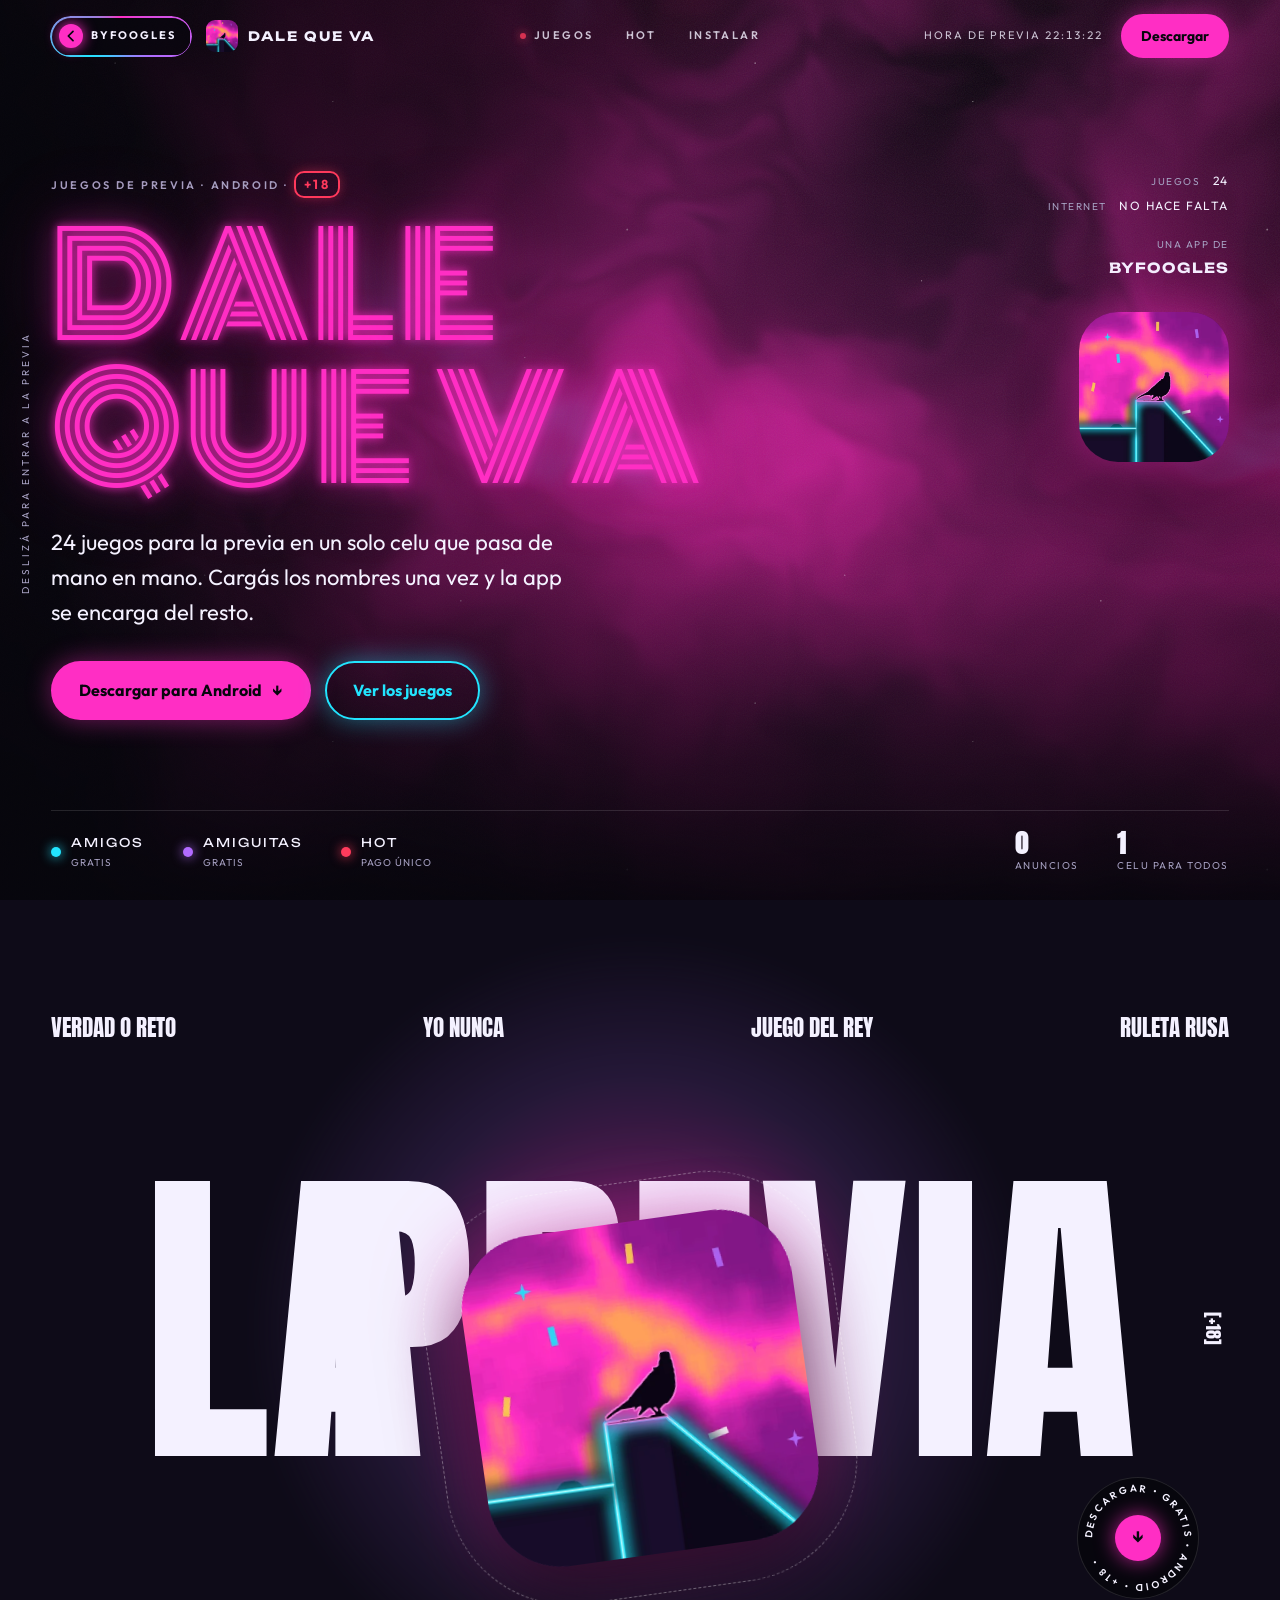
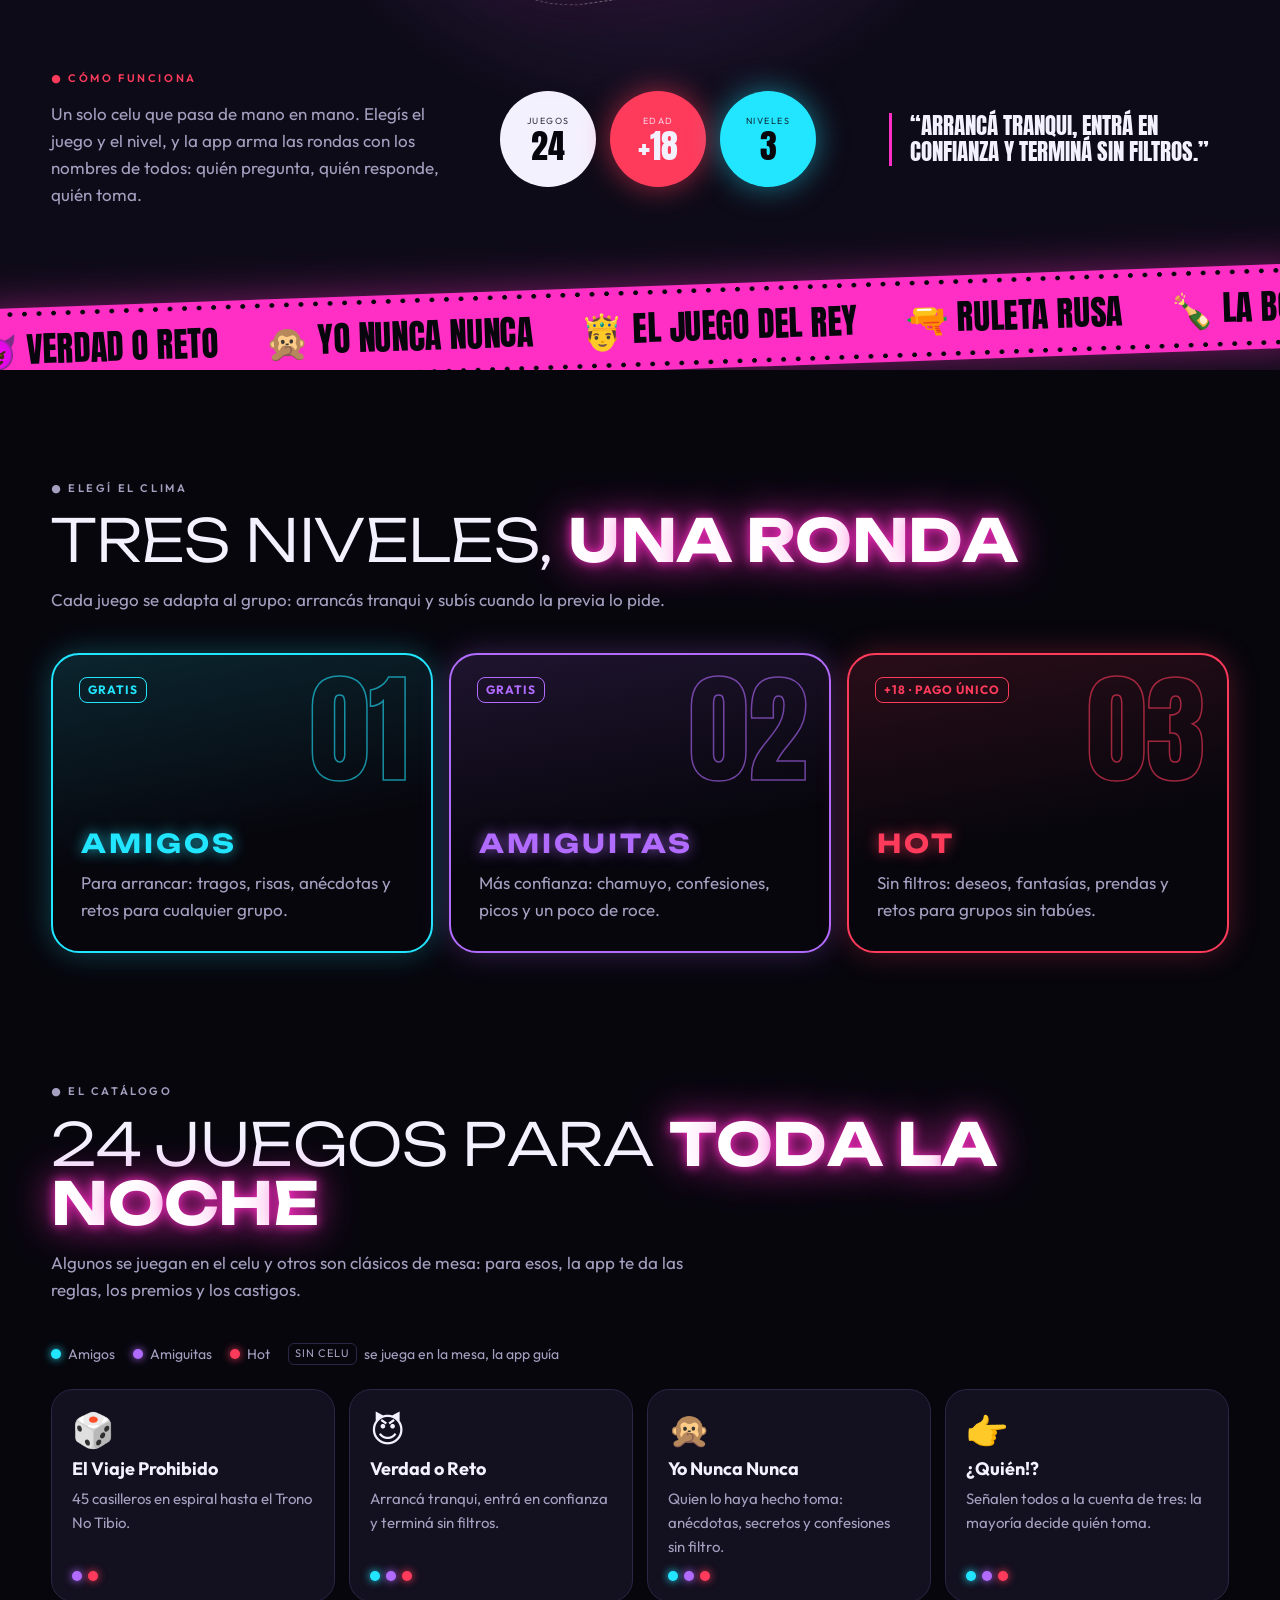
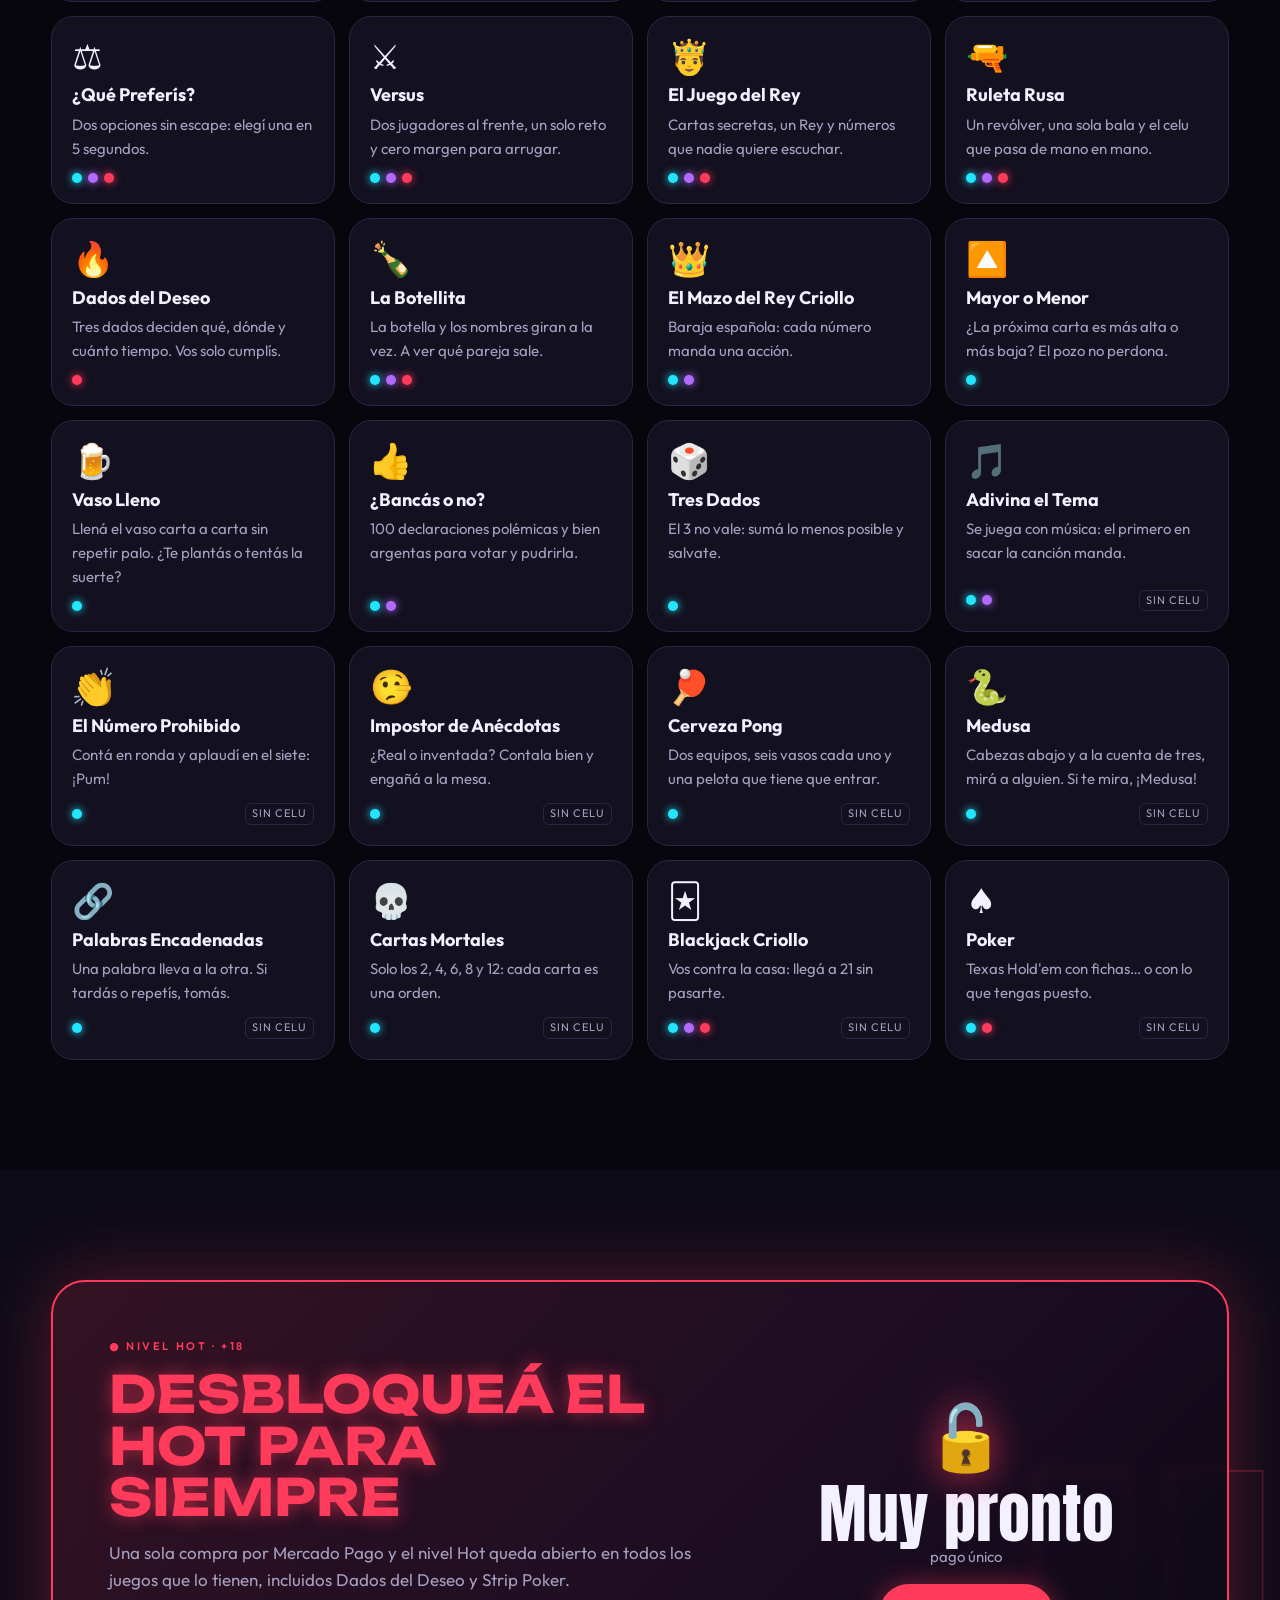
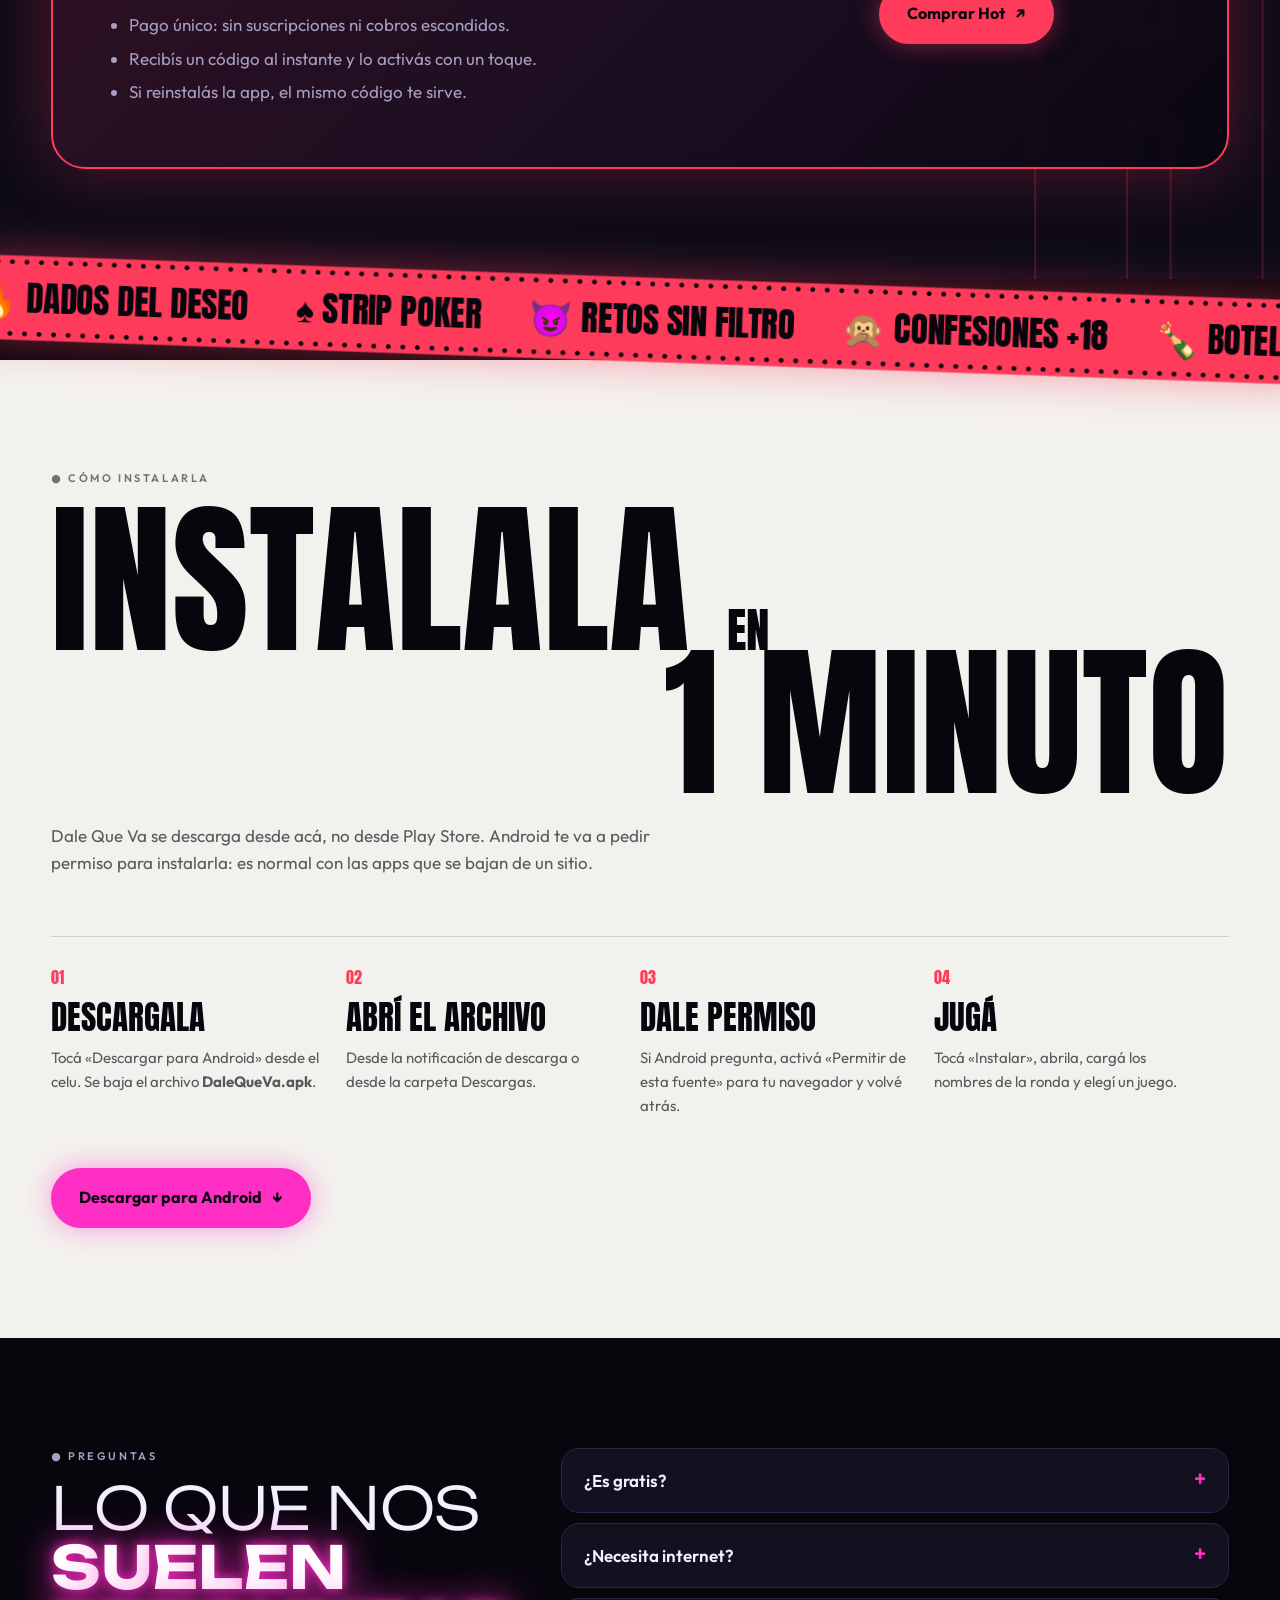
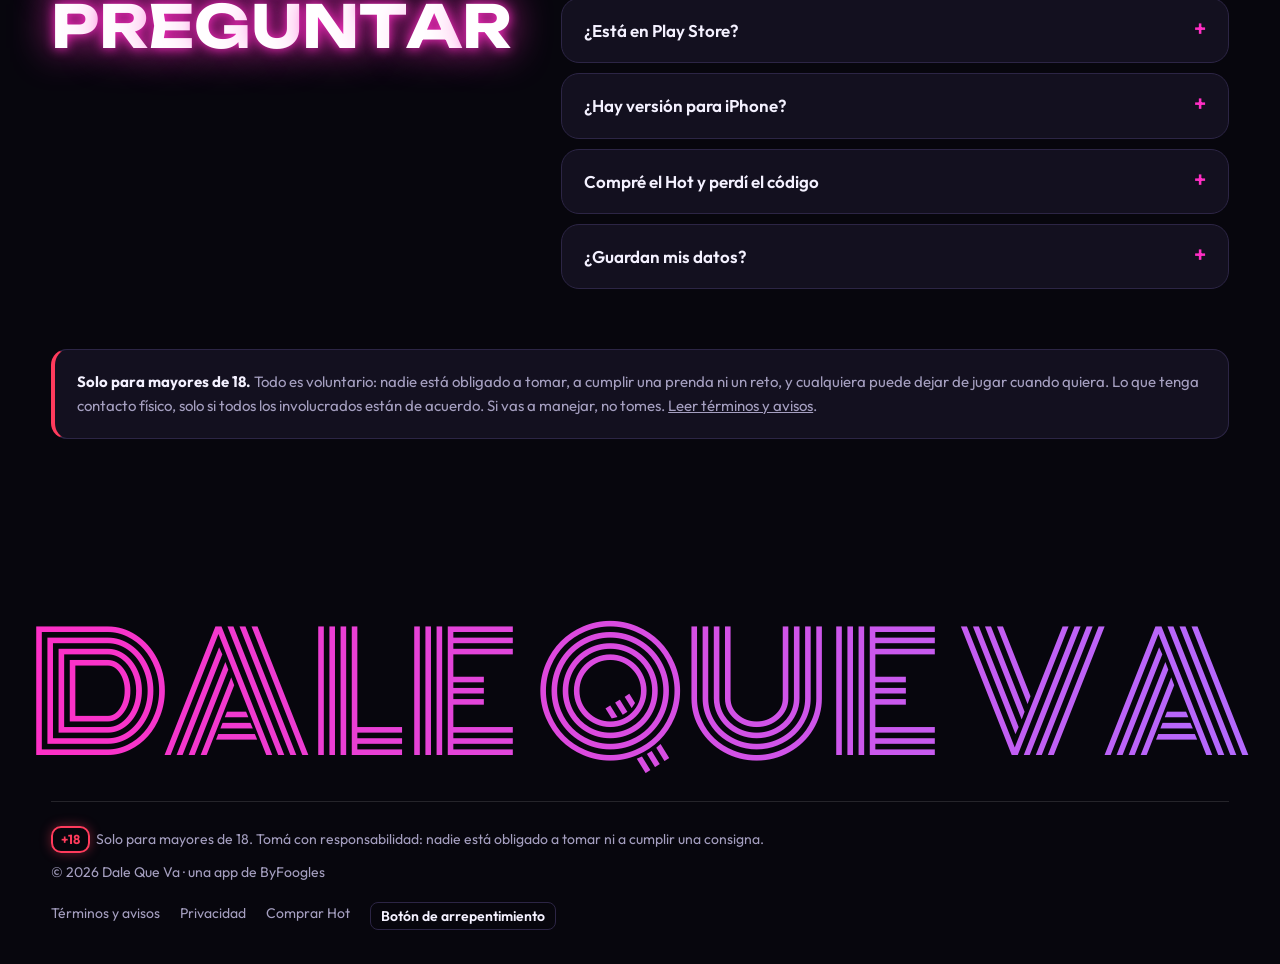
==== commit ca21998d: "Botón animado para volver a byfoogles.app en la cabecera Co-Authored-By: Claude Opus 5.5 <noreply@an" ====
--- a/index.html
+++ b/index.html
@@ -27,7 +27,13 @@
   </div>
   <div class="cursor" aria-hidden="true"></div>
   <header class="barra">
-    <a class="marca" href="/"><img src="/img/dalequeva.webp" alt="" width="32" height="32">Dale Que Va</a>
+    <div class="barra-izq">
+      <a class="volver" href="https://byfoogles.app" aria-label="Volver a ByFoogles">
+        <span class="volver-flecha" aria-hidden="true"><svg viewBox="0 0 24 24" width="16" height="16"><path d="M15 5l-7 7 7 7" fill="none" stroke="currentColor" stroke-width="2.6" stroke-linecap="round" stroke-linejoin="round"/></svg></span>
+        <span class="volver-texto">ByFoogles</span>
+      </a>
+      <a class="marca" href="/"><img src="/img/dalequeva.webp" alt="" width="32" height="32">Dale Que Va</a>
+    </div>
     <nav>
       <a href="/#juegos"><i></i>Juegos</a>
       <a href="/#hot">Hot</a>
--- a/estilos.css
+++ b/estilos.css
@@ -274,3 +274,23 @@
   *, *::before, *::after { animation: none !important; transition: none !important; }
   .letra, .revelar, .juego { opacity: 1; transform: none; }
 }
+
+/* ---------------------------------------------------------------- Volver a byfoogles.app */
+@property --giro { syntax: "<angle>"; inherits: false; initial-value: 0deg; }
+.barra-izq { display: flex; align-items: center; gap: 16px; min-width: 0; }
+.volver { --giro: 0deg; position: relative; display: inline-flex; align-items: center; gap: 8px; padding: 7px 14px 7px 8px; border-radius: 999px; text-decoration: none; font-size: 11px; font-weight: 700; letter-spacing: 2px; text-transform: uppercase; color: var(--texto); background: rgba(7, 6, 13, .55); isolation: isolate; animation: volver-entra .9s var(--ease) .4s both, volver-gira 4s linear infinite; transition: transform .35s var(--ease), box-shadow .35s; }
+/* Borde neón que gira alrededor de la píldora */
+.volver::before { content: ""; position: absolute; inset: -1.5px; border-radius: inherit; z-index: -1; background: conic-gradient(from var(--giro), var(--magenta), var(--violeta), var(--cian), var(--magenta)); -webkit-mask: linear-gradient(#000 0 0) content-box exclude, linear-gradient(#000 0 0); mask: linear-gradient(#000 0 0) content-box exclude, linear-gradient(#000 0 0); padding: 1.5px; }
+.volver-flecha { display: grid; place-items: center; width: 24px; height: 24px; border-radius: 50%; background: var(--magenta); color: var(--fondo); box-shadow: 0 0 14px var(--magenta); animation: volver-late 2.4s var(--ease) 1.4s infinite; transition: transform .35s var(--ease); }
+.volver-texto { transition: letter-spacing .35s var(--ease); }
+.volver:hover { transform: translateX(-3px); box-shadow: 0 0 26px rgba(255, 46, 196, .45); }
+.volver:hover .volver-flecha { animation: volver-empuja .6s var(--ease) infinite alternate; }
+.volver:hover .volver-texto { letter-spacing: 3px; }
+.barra.clara .volver { color: var(--fondo); background: rgba(243, 241, 238, .7); }
+@keyframes volver-gira { to { --giro: 360deg; } }
+@keyframes volver-entra { from { opacity: 0; transform: translateX(-28px); filter: blur(6px); } }
+@keyframes volver-late { 0%, 70%, 100% { transform: translateX(0); } 80% { transform: translateX(-4px); } 90% { transform: translateX(1px); } }
+@keyframes volver-empuja { from { transform: translateX(0); } to { transform: translateX(-5px); } }
+@media (max-width: 860px) { .volver-texto { display: none; } .volver { padding: 5px; } .barra-izq { gap: 12px; } }
+@media (max-width: 380px) { .marca { font-size: 11px; letter-spacing: 1px; } }
+@media (prefers-reduced-motion: reduce) { .volver, .volver-flecha, .volver:hover .volver-flecha { animation: none; } }
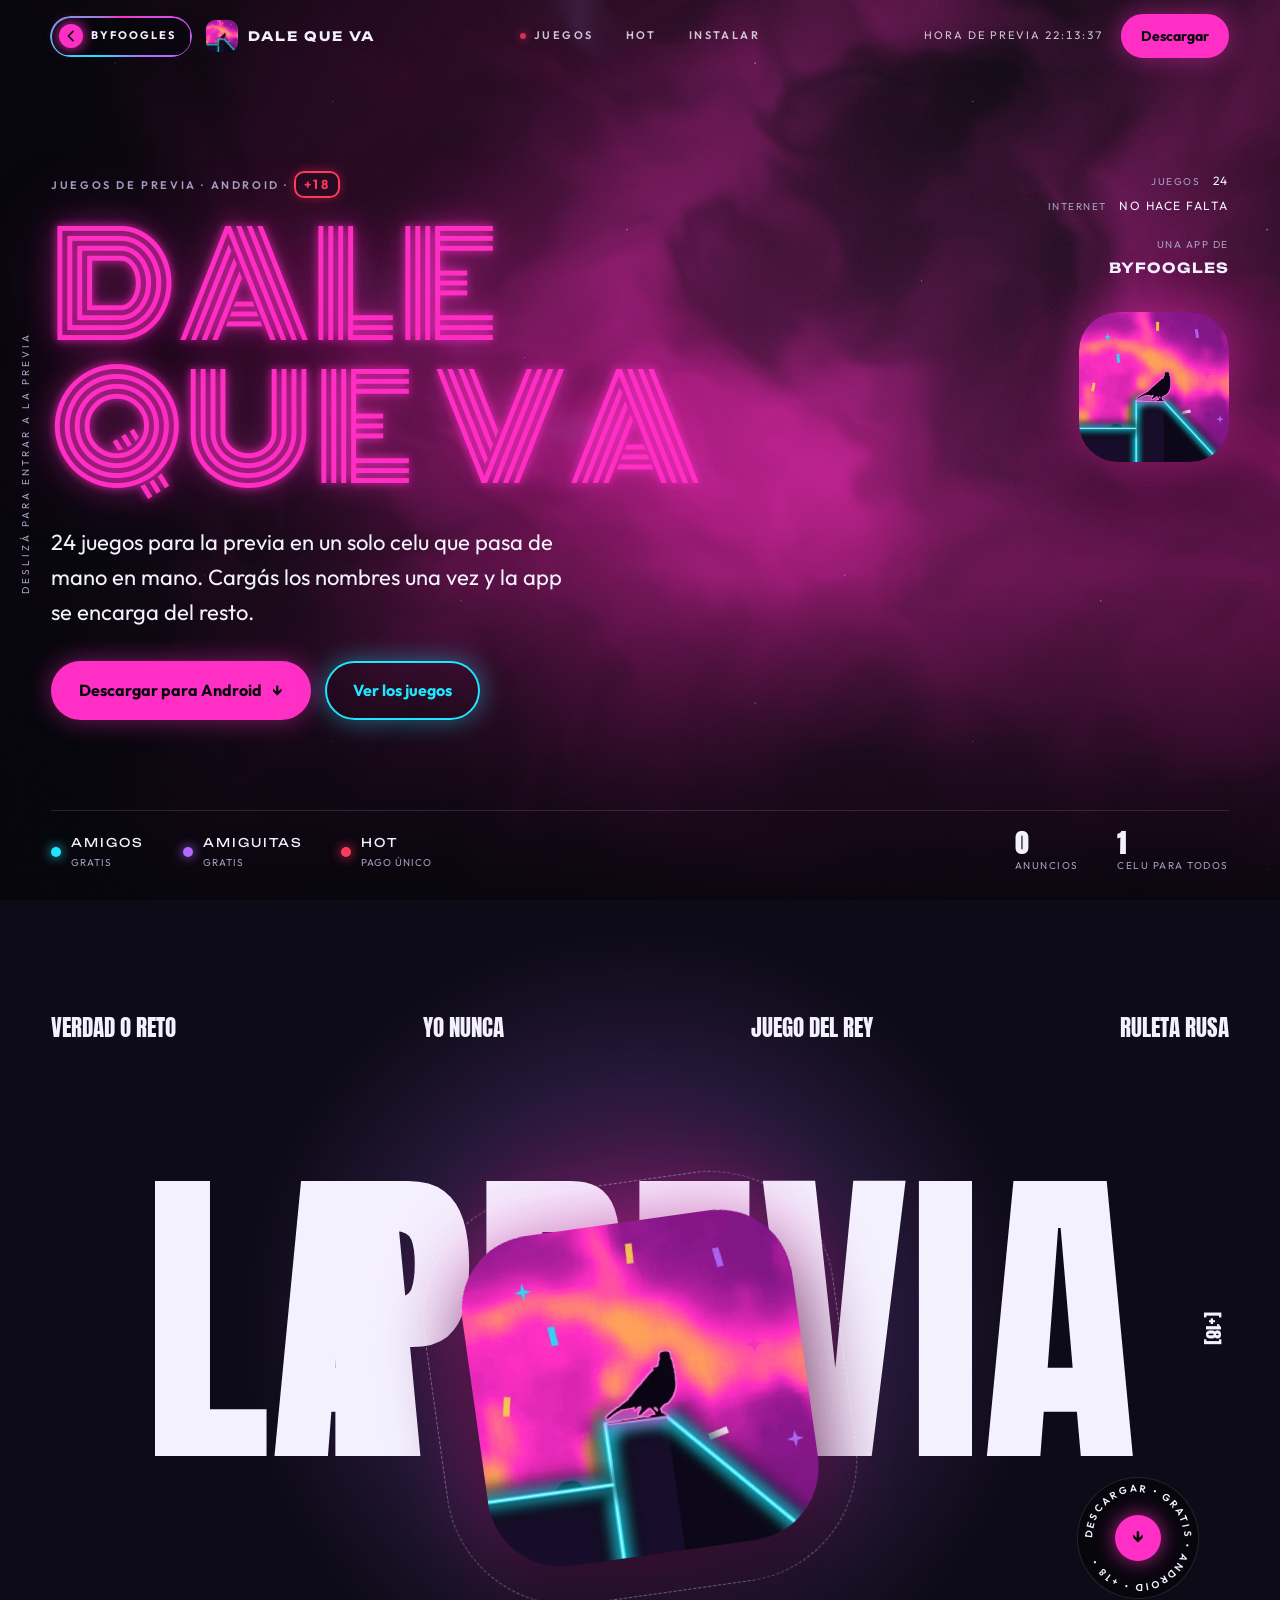
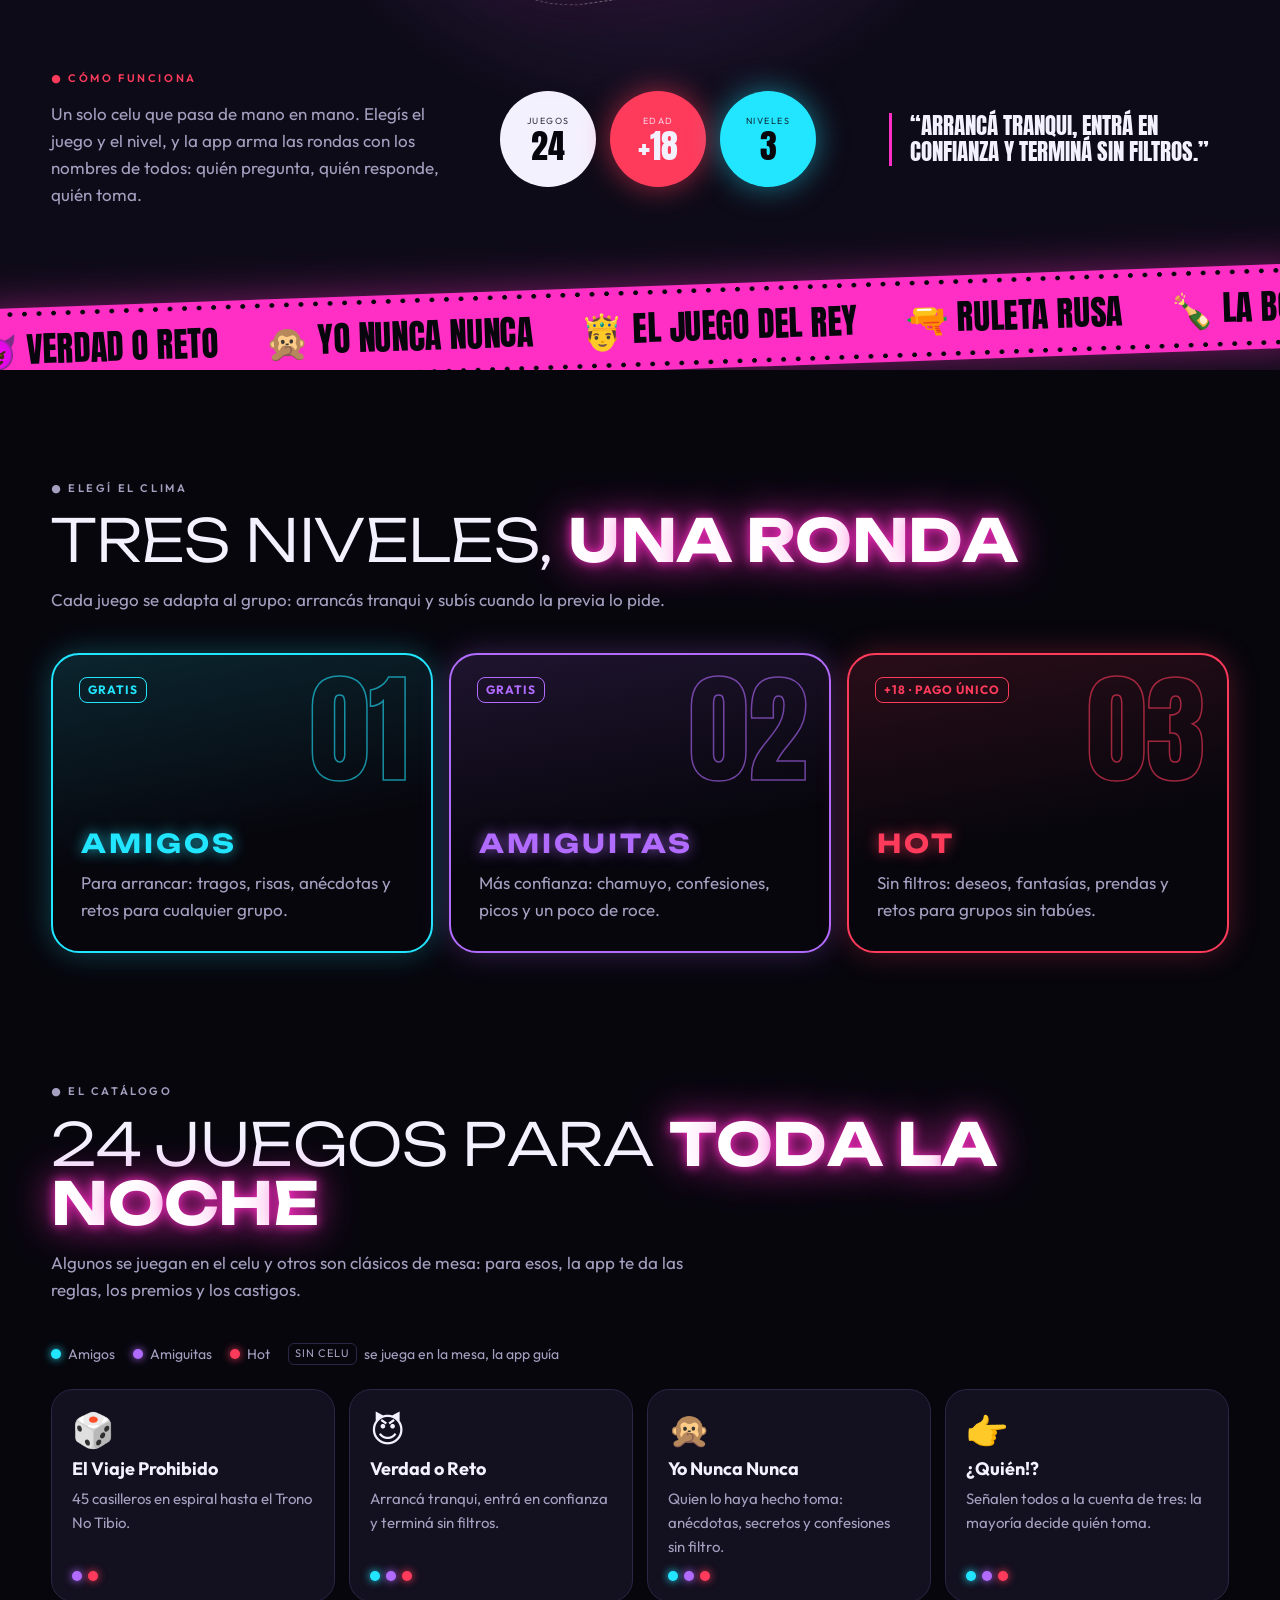
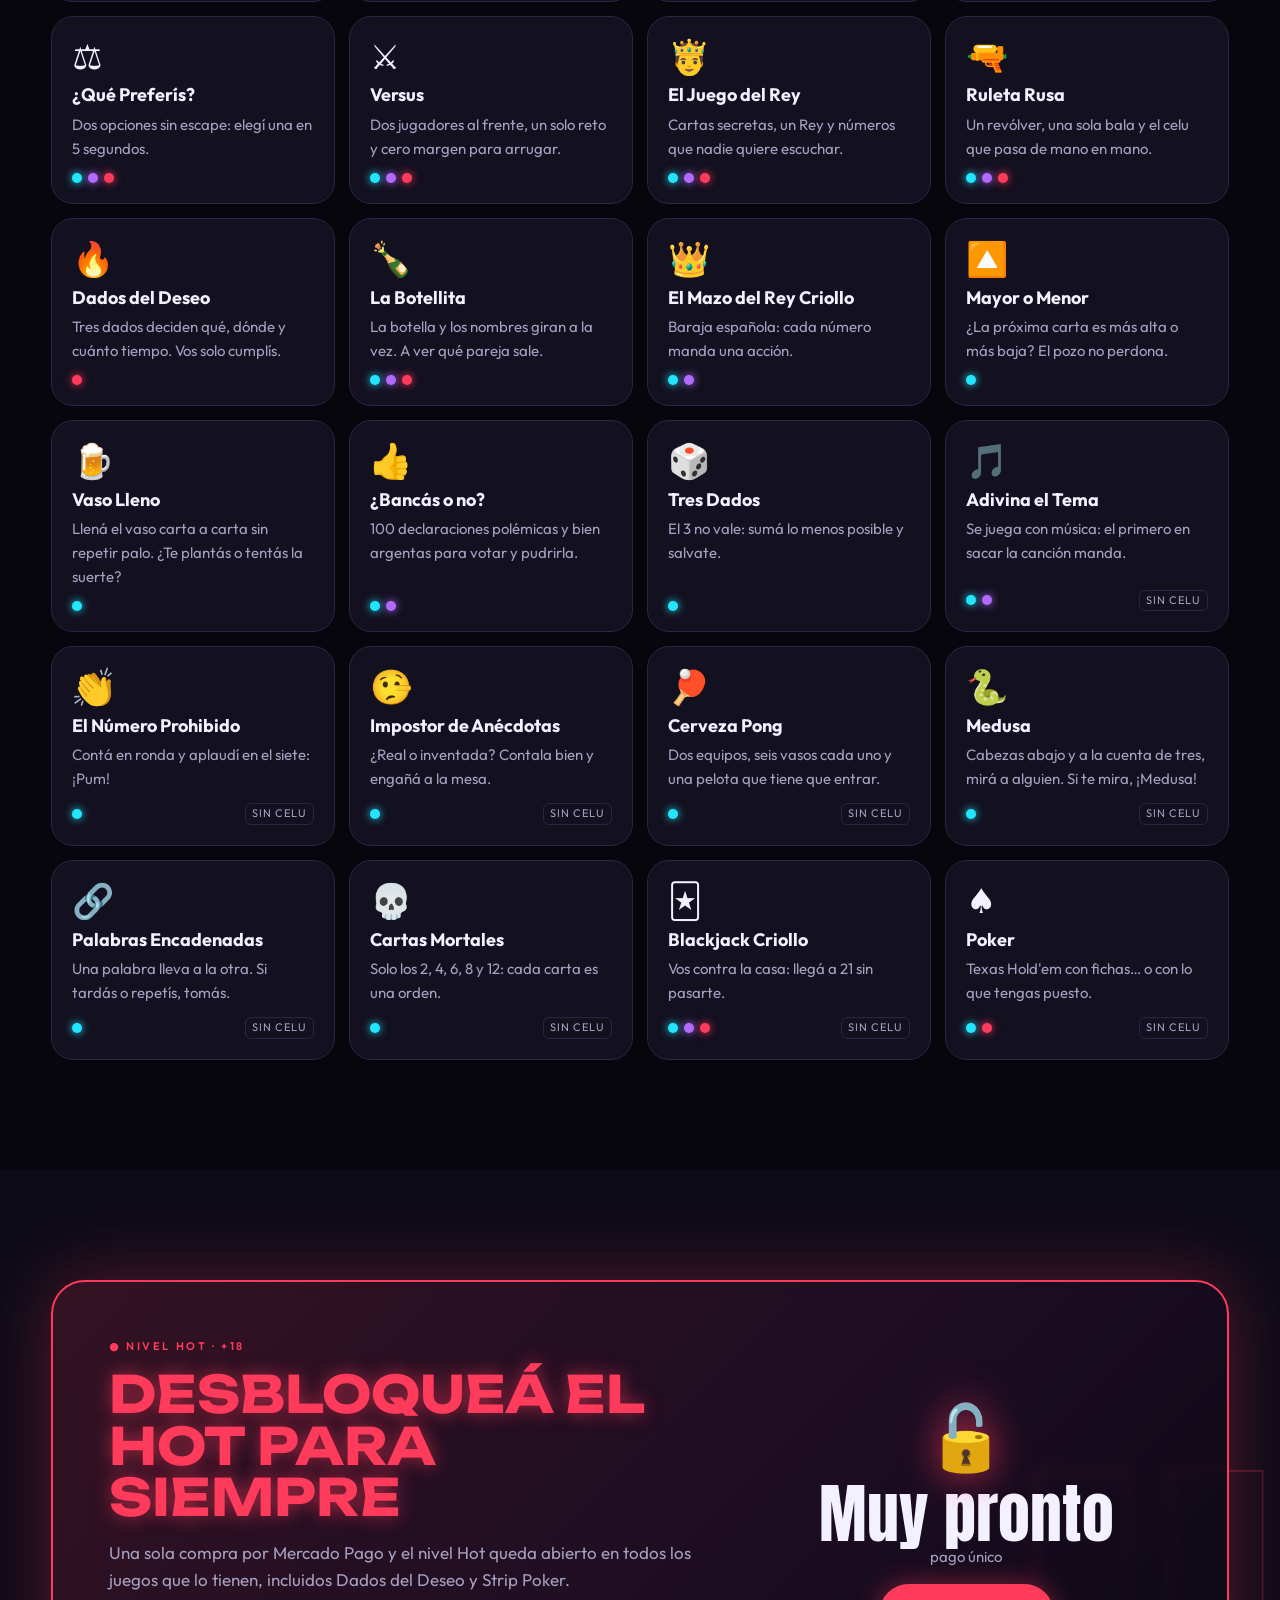
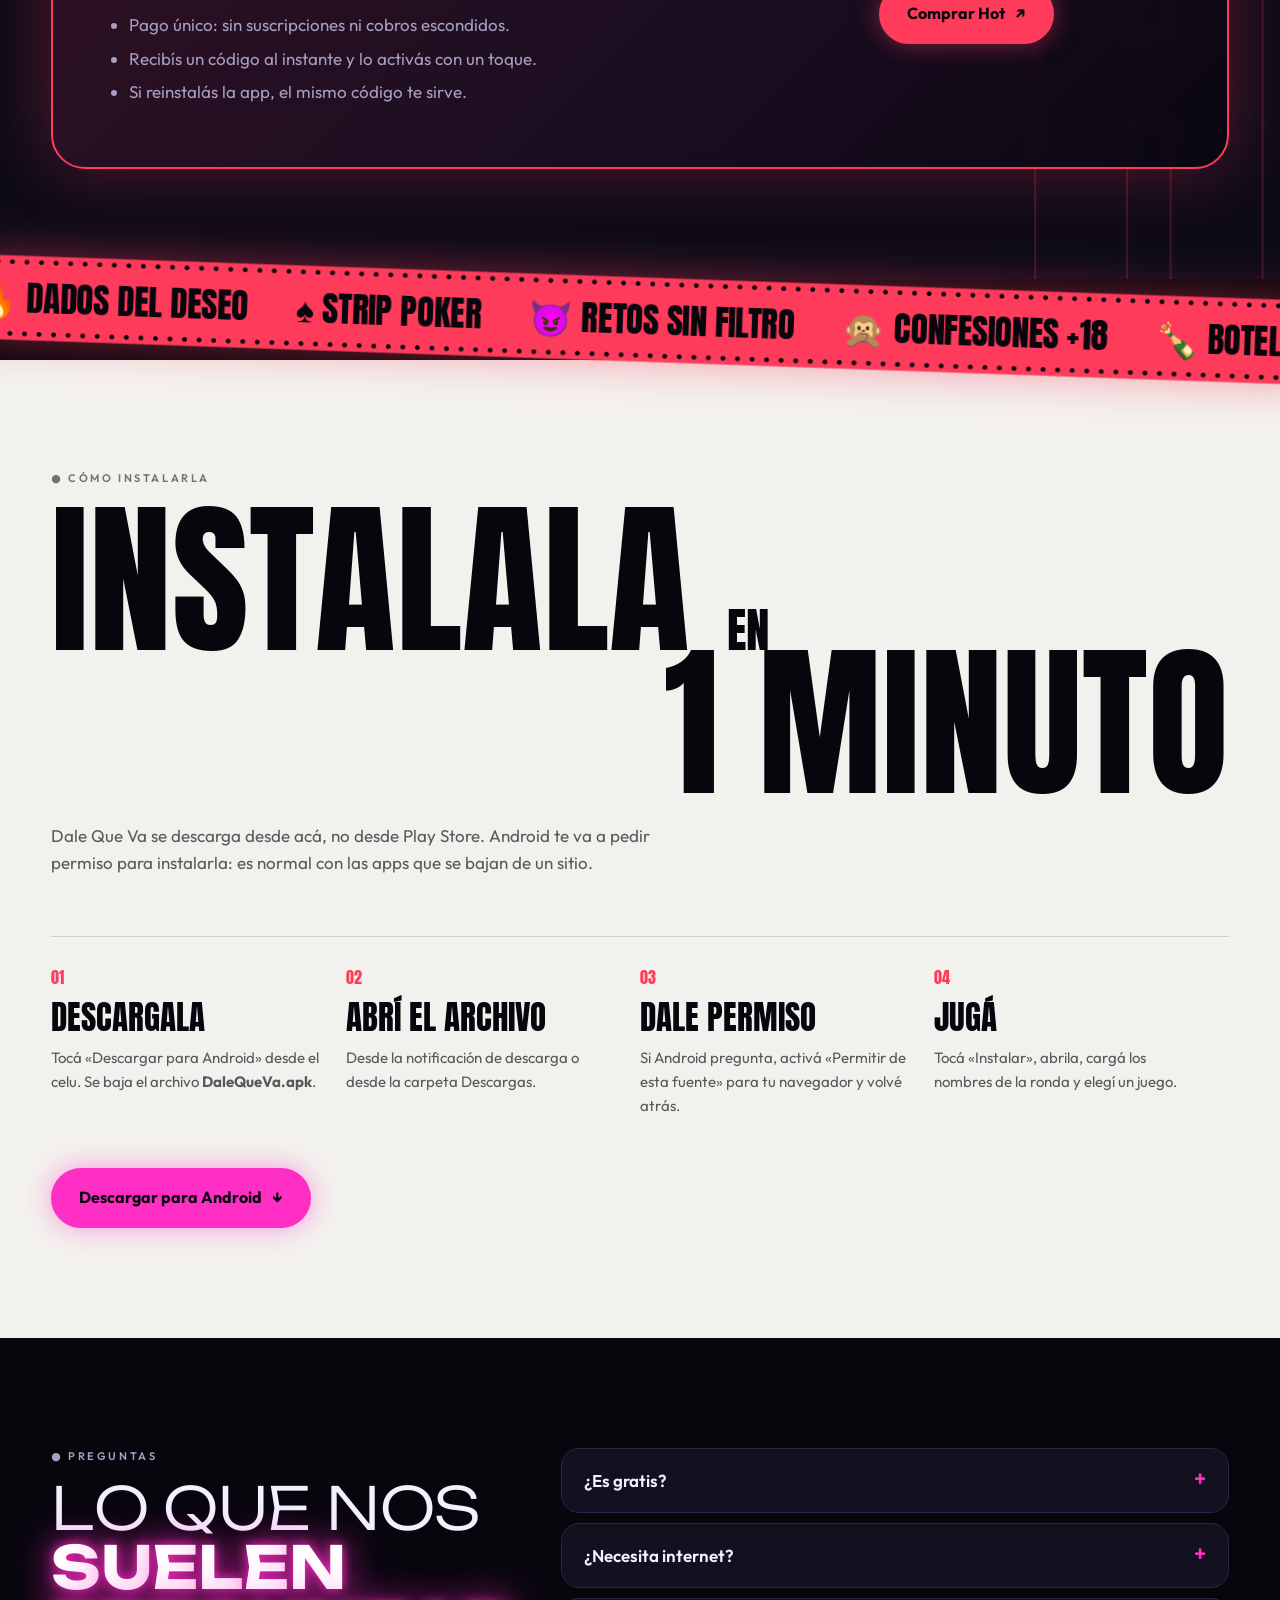
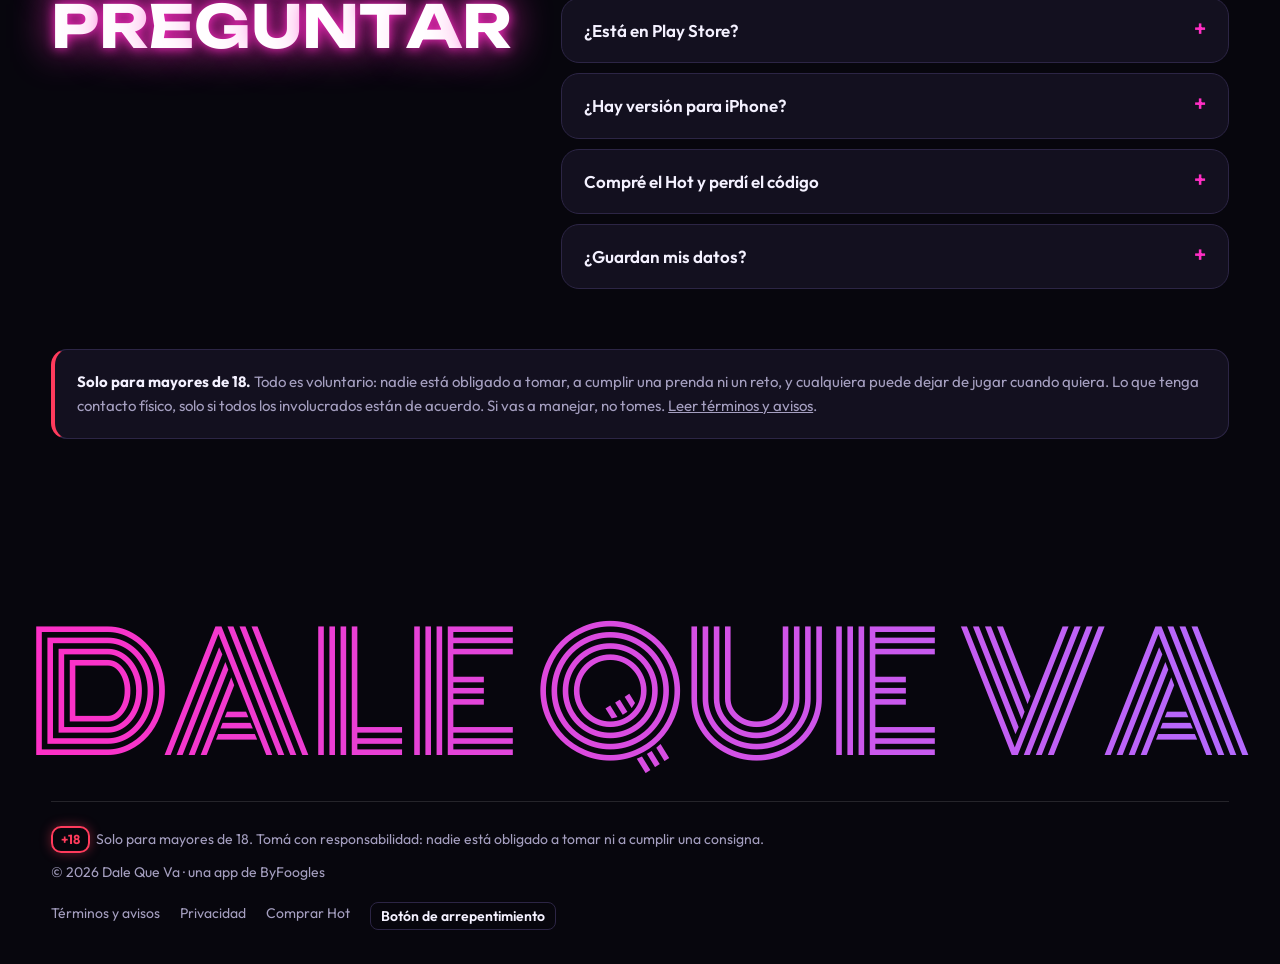
==== commit 457d7519: "Versionar CSS y JS para que el navegador no use una copia vieja Co-Authored-By: Claude Opus 5.5 <nor" ====
--- a/index.html
+++ b/index.html
@@ -18,7 +18,7 @@
   <meta property="og:locale" content="es_AR">
   <link rel="preload" href="/fuentes/unbounded.woff2" as="font" type="font/woff2" crossorigin>
   <link rel="preload" href="/fuentes/anton.woff2" as="font" type="font/woff2" crossorigin>
-  <link rel="stylesheet" href="/estilos.css">
+  <link rel="stylesheet" href="/estilos.css?v=7eec1694">
 </head>
 <body class="cargando">
   <div class="carga" aria-hidden="true">
@@ -361,8 +361,8 @@
       </nav>
     </div>
   </footer>
-  <script src="/sitio.js"></script>
-  <script src="/animaciones.js"></script>
+  <script src="/sitio.js?v=b6bda790"></script>
+  <script src="/animaciones.js?v=3c3259d1"></script>
 
 </body>
 </html>
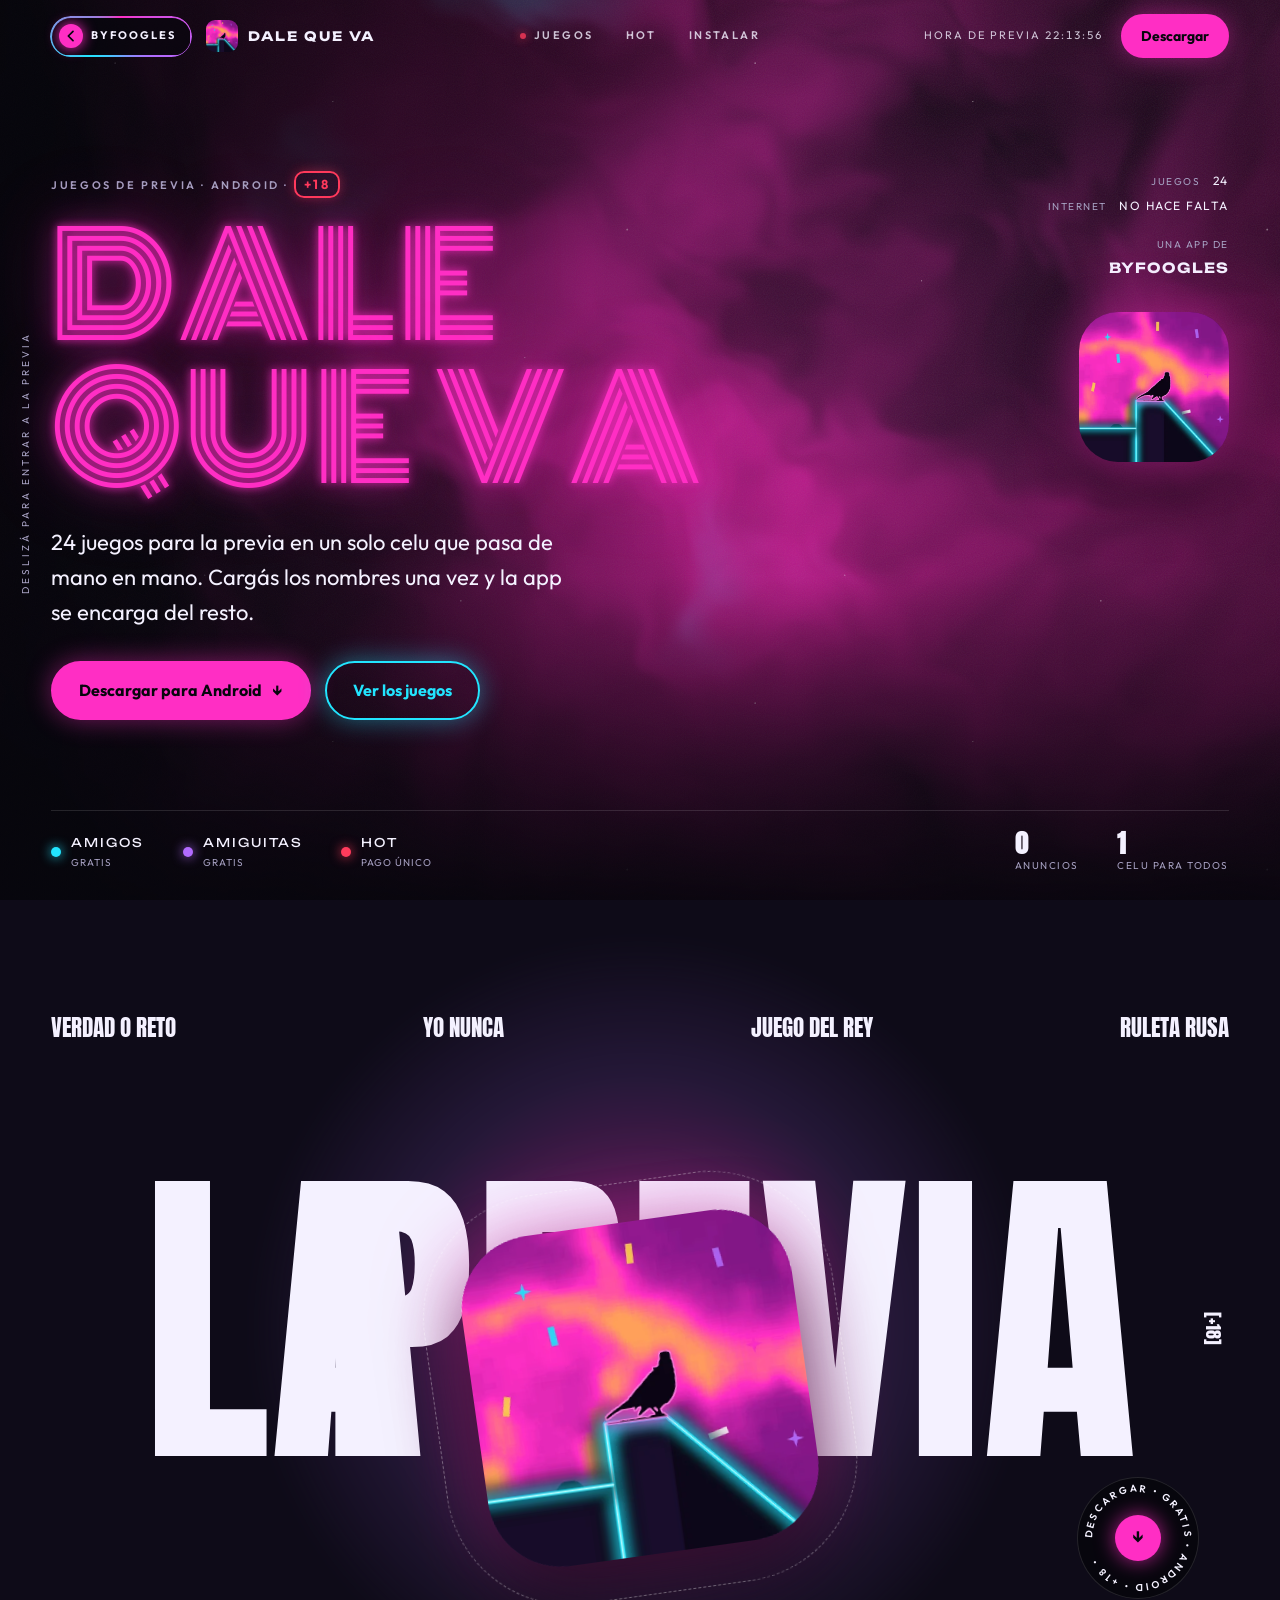
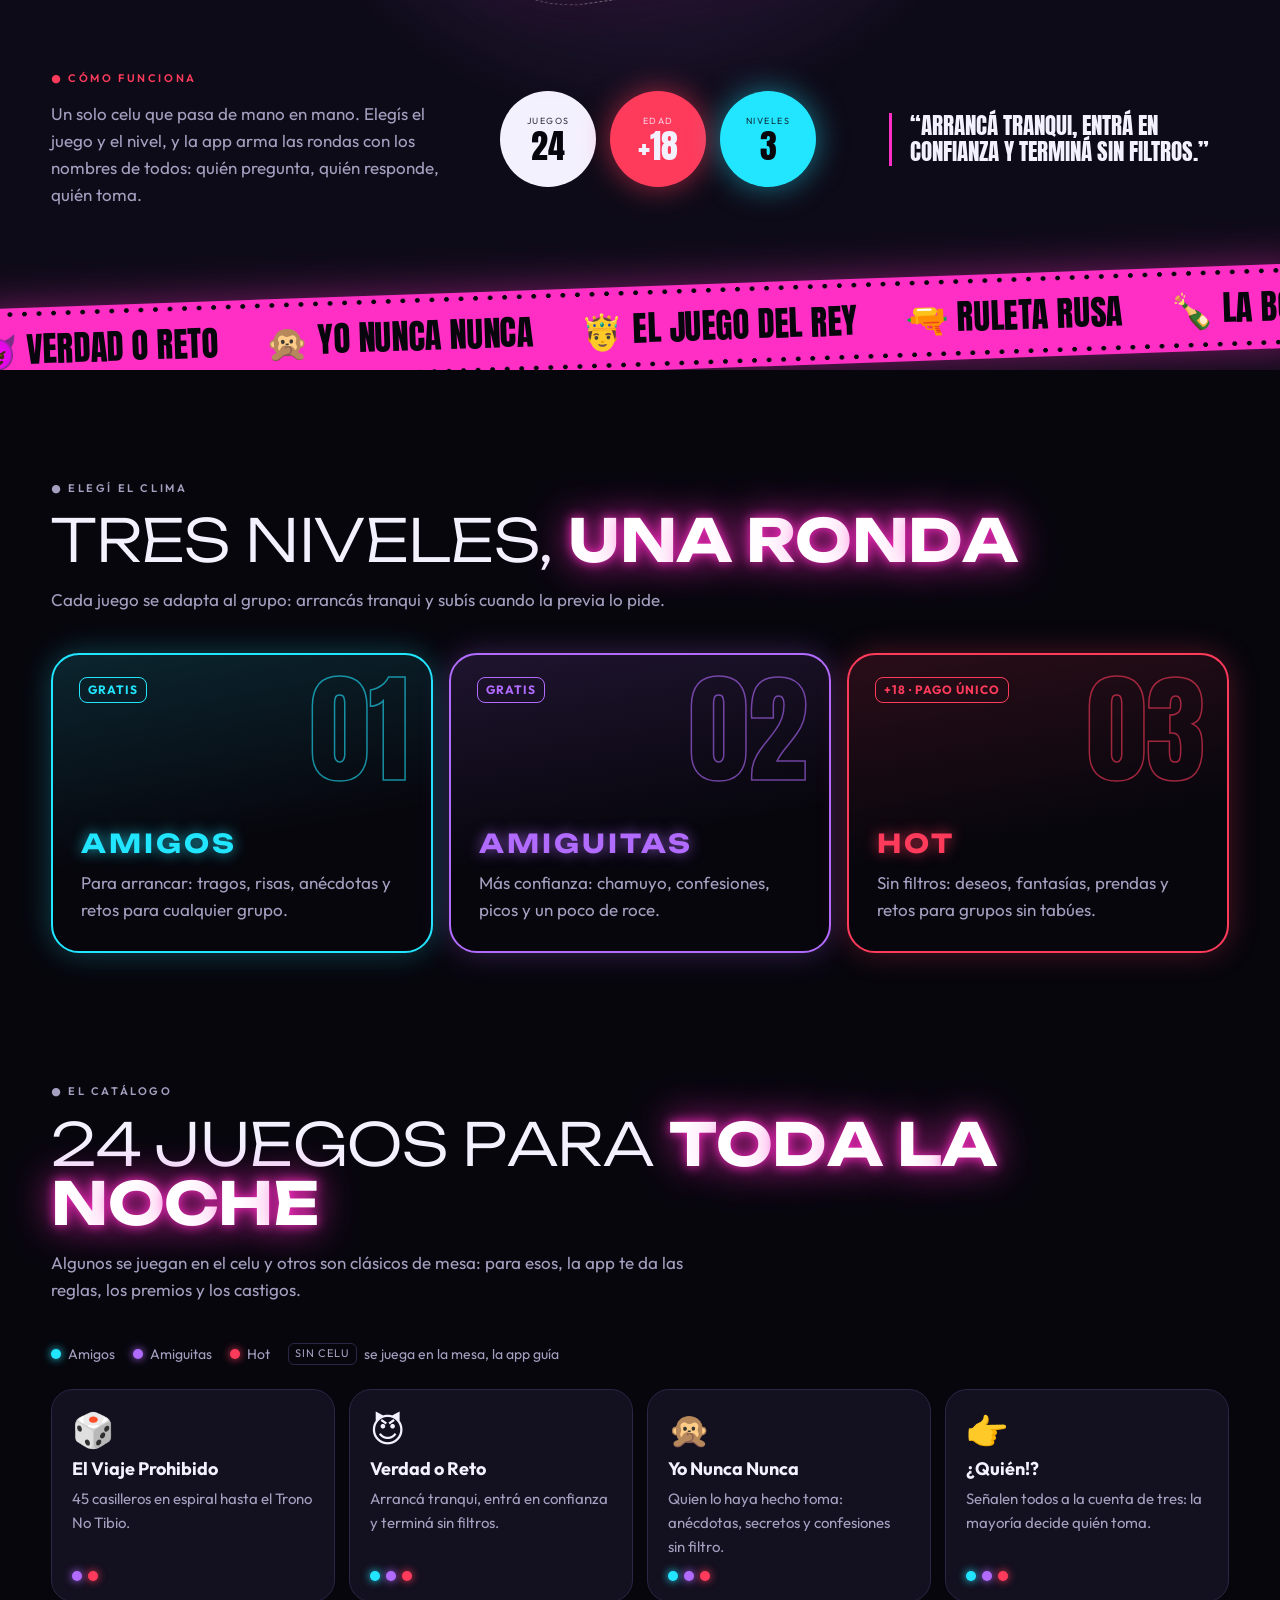
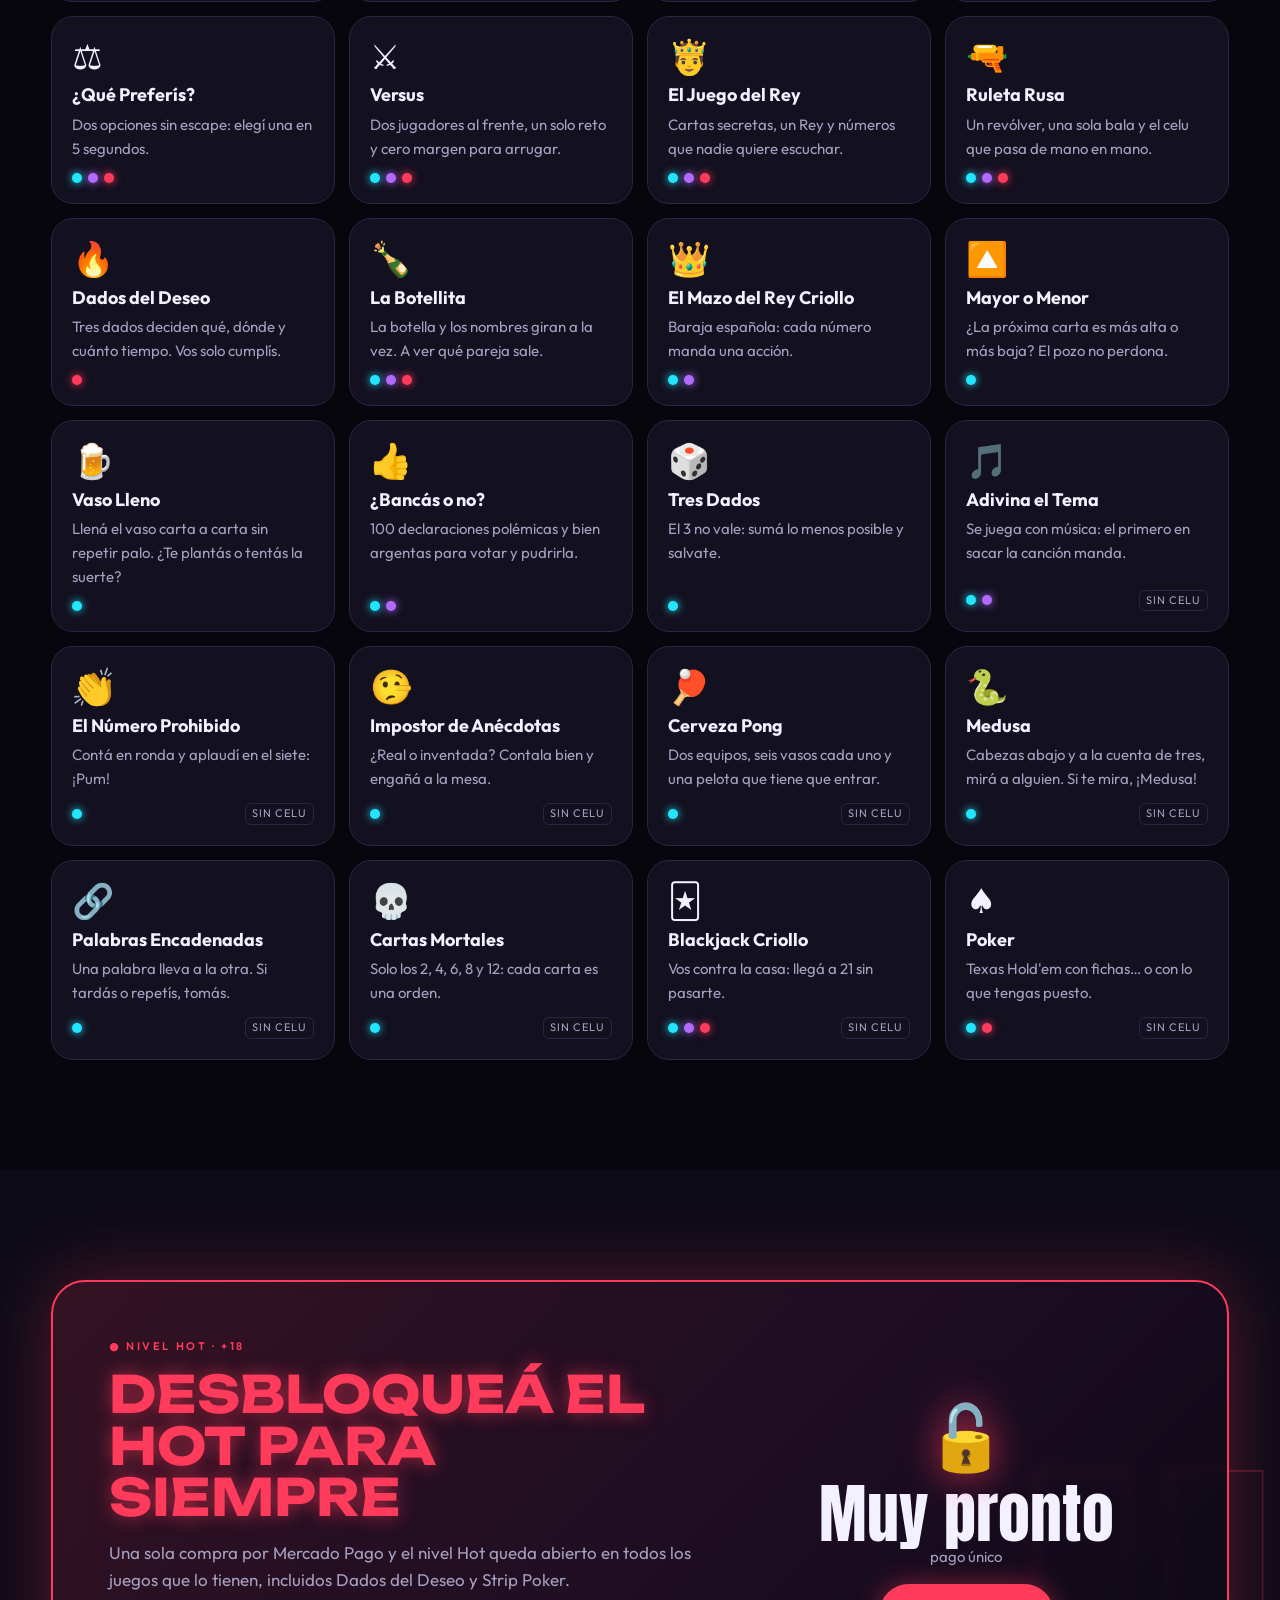
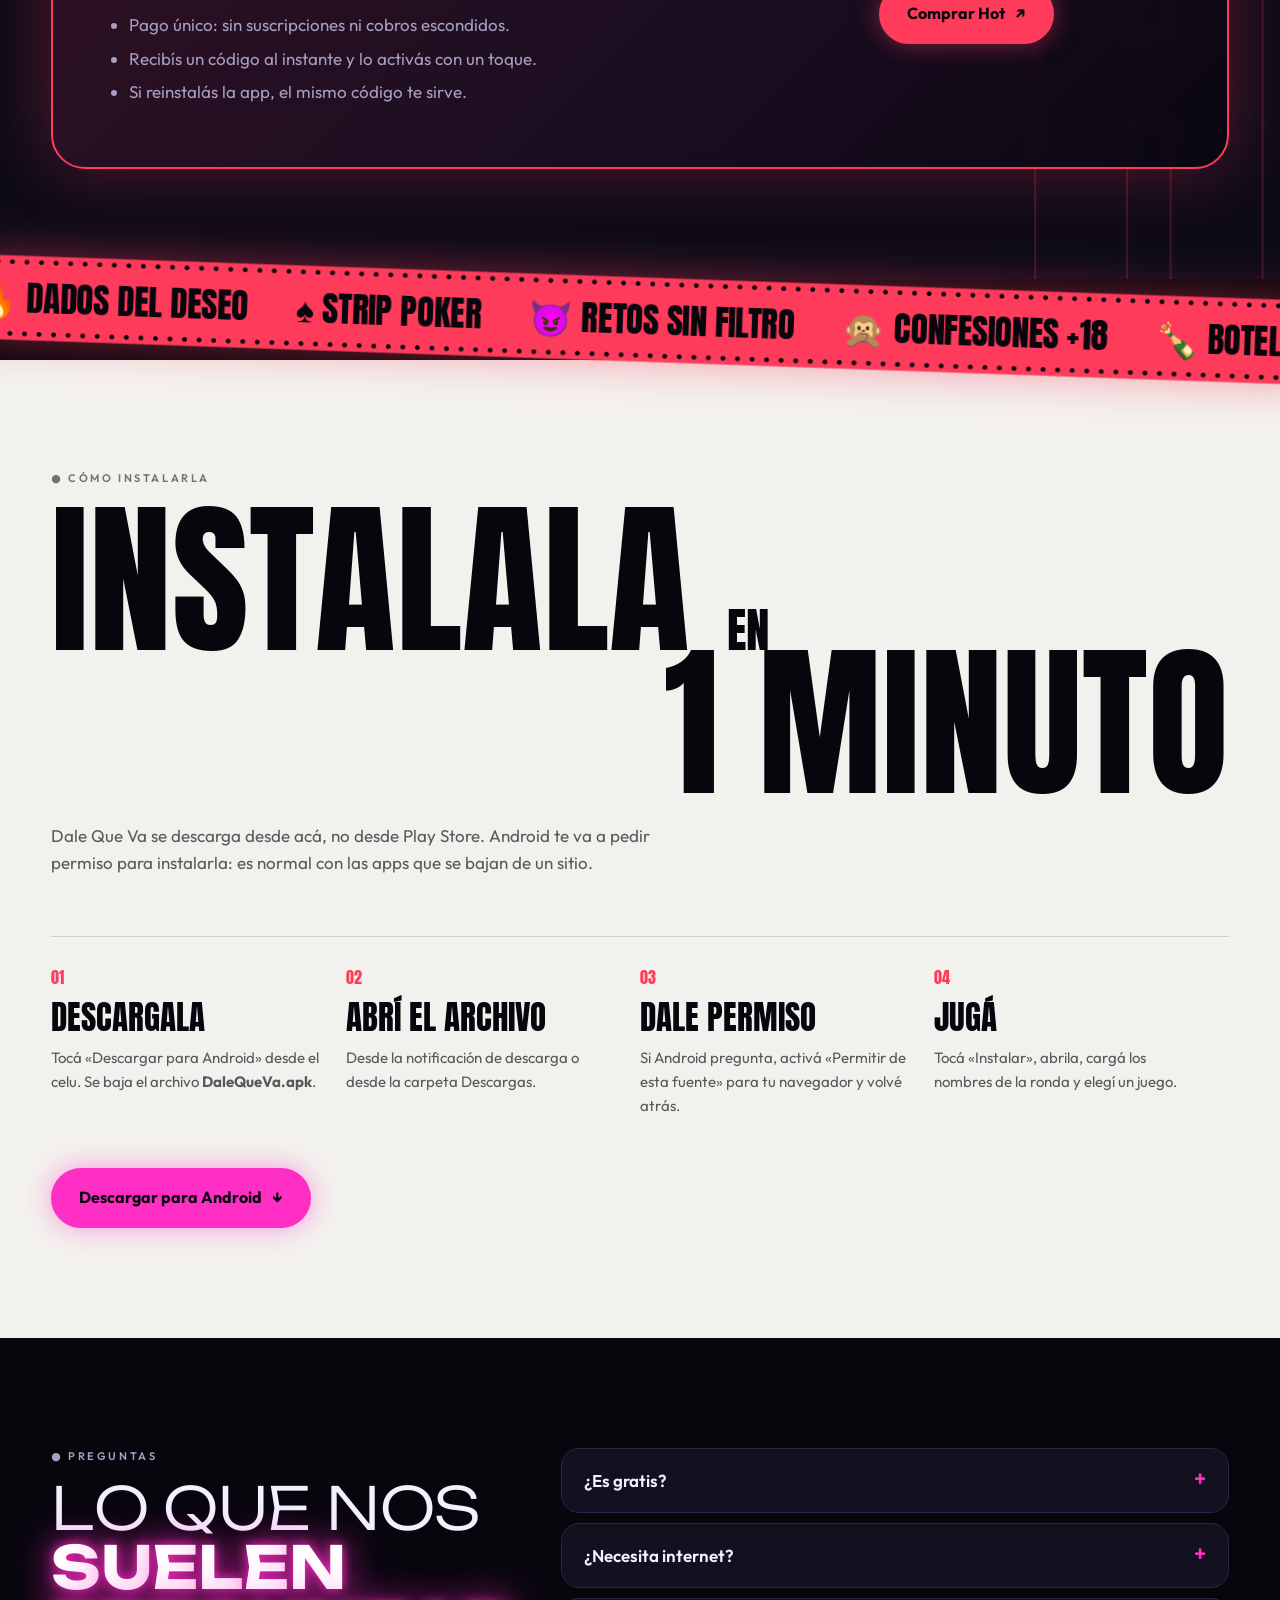
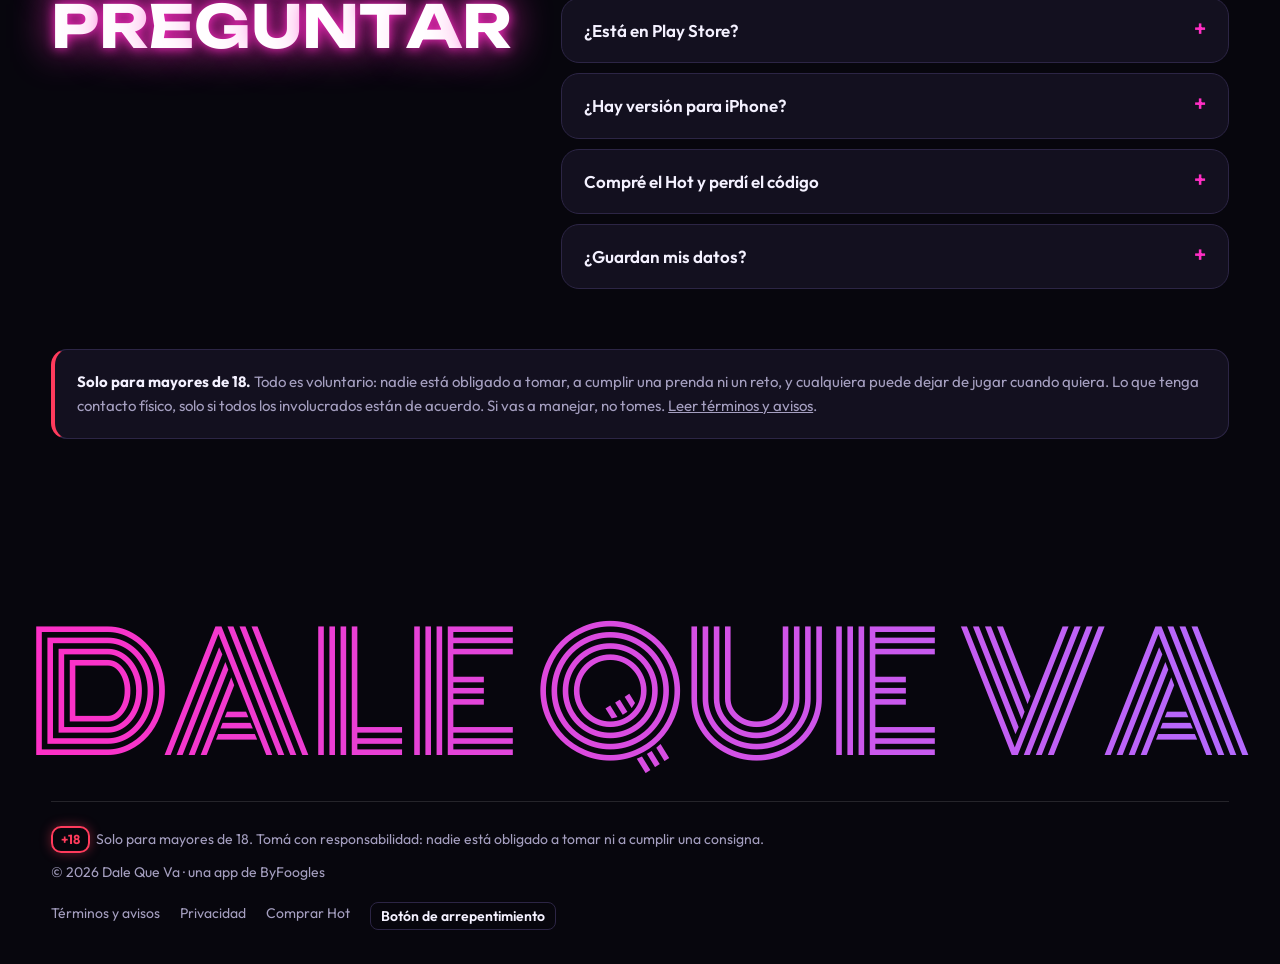
==== commit 58e77cec: "Compra con la API de Orders de Mercado Pago y modo prueba escondido (?prueba=1) Co-Authored-By: Clau" ====
--- a/index.html
+++ b/index.html
@@ -18,7 +18,7 @@
   <meta property="og:locale" content="es_AR">
   <link rel="preload" href="/fuentes/unbounded.woff2" as="font" type="font/woff2" crossorigin>
   <link rel="preload" href="/fuentes/anton.woff2" as="font" type="font/woff2" crossorigin>
-  <link rel="stylesheet" href="/estilos.css?v=7eec1694">
+  <link rel="stylesheet" href="/estilos.css?v=1ec8bc7c">
 </head>
 <body class="cargando">
   <div class="carga" aria-hidden="true">
@@ -361,7 +361,7 @@
       </nav>
     </div>
   </footer>
-  <script src="/sitio.js?v=b6bda790"></script>
+  <script src="/sitio.js?v=ee6eac7c"></script>
   <script src="/animaciones.js?v=3c3259d1"></script>
 
 </body>
--- a/estilos.css
+++ b/estilos.css
@@ -294,3 +294,6 @@
 @media (max-width: 860px) { .volver-texto { display: none; } .volver { padding: 5px; } .barra-izq { gap: 12px; } }
 @media (max-width: 380px) { .marca { font-size: 11px; letter-spacing: 1px; } }
 @media (prefers-reduced-motion: reduce) { .volver, .volver-flecha, .volver:hover .volver-flecha { animation: none; } }
+
+/* ---------------------------------------------------------------- Aviso del modo prueba (?prueba=1) */
+.aviso-prueba { position: fixed; z-index: 120; left: 50%; bottom: 14px; transform: translateX(-50%); padding: 8px 16px; border-radius: 999px; background: var(--dorado); color: var(--fondo); font-size: 12px; font-weight: 700; letter-spacing: 1px; text-transform: uppercase; text-decoration: none; box-shadow: 0 0 24px rgba(255, 211, 78, .5); white-space: nowrap; }
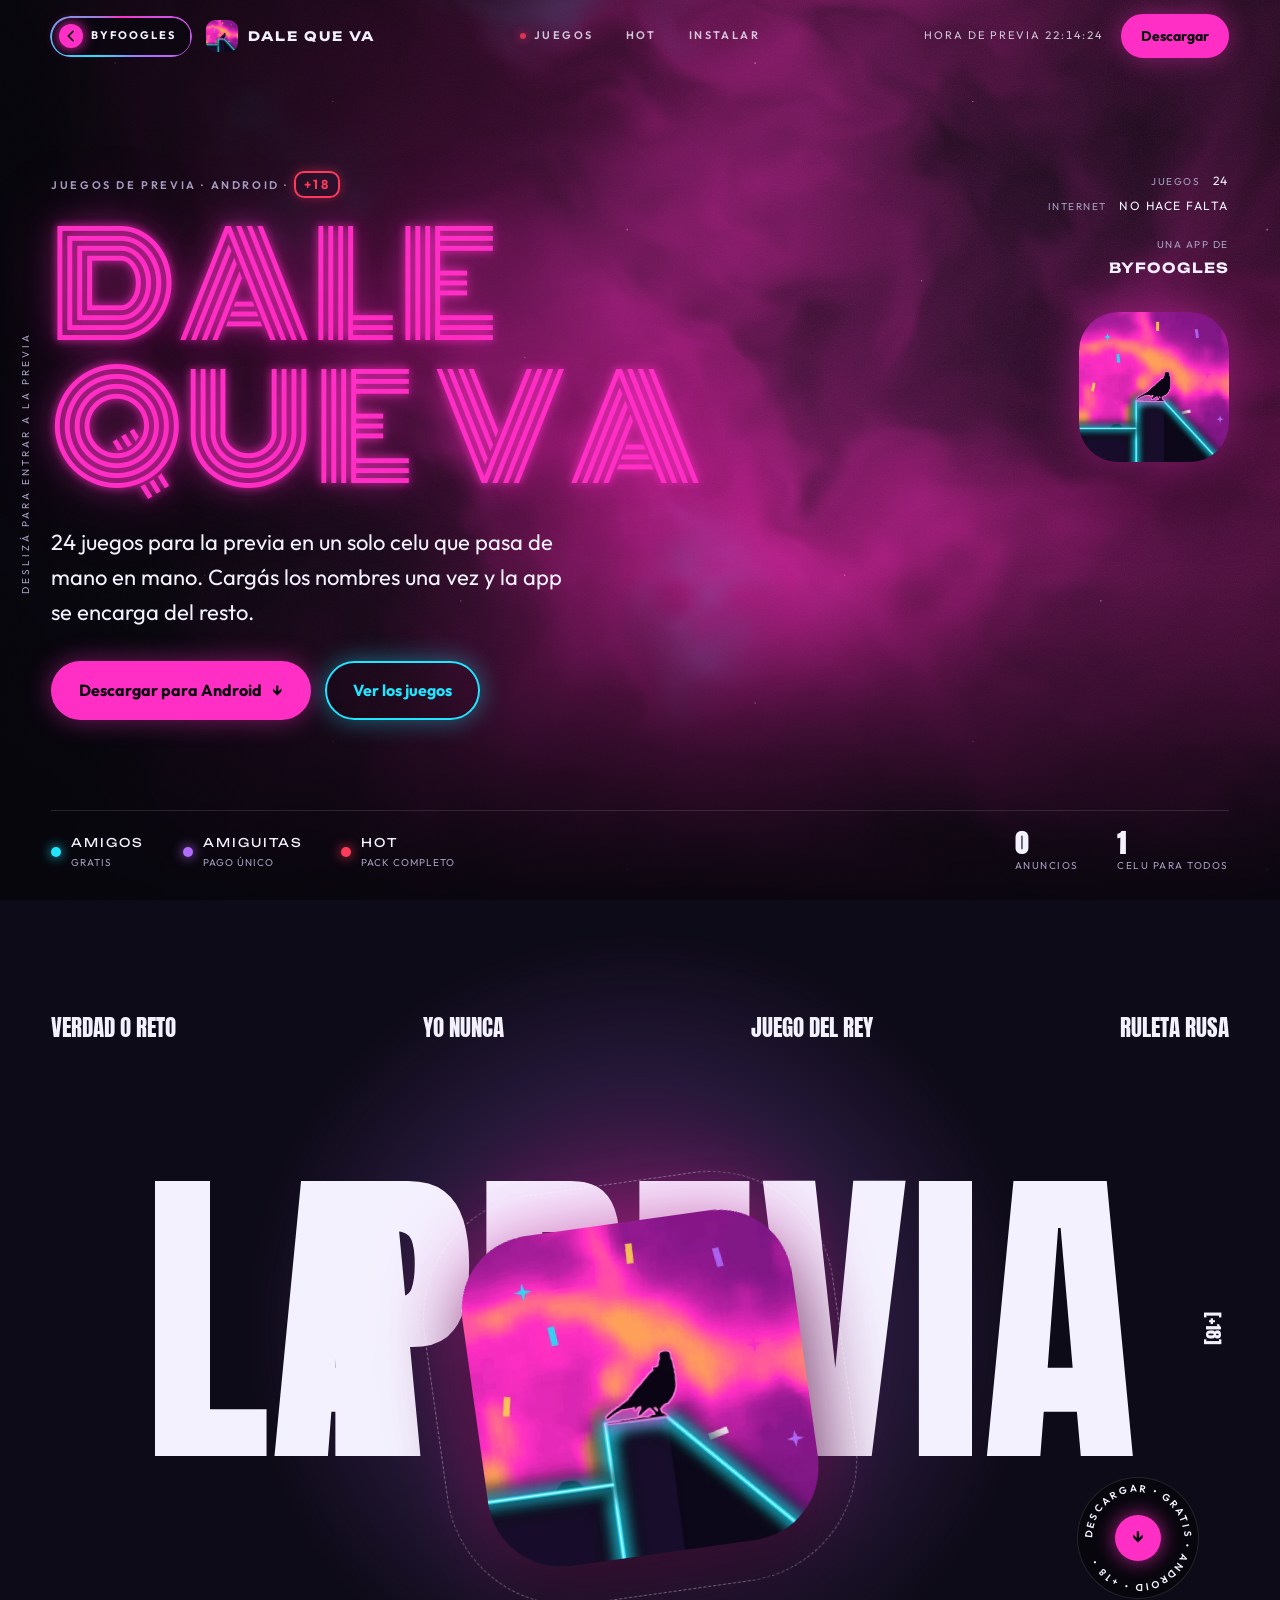
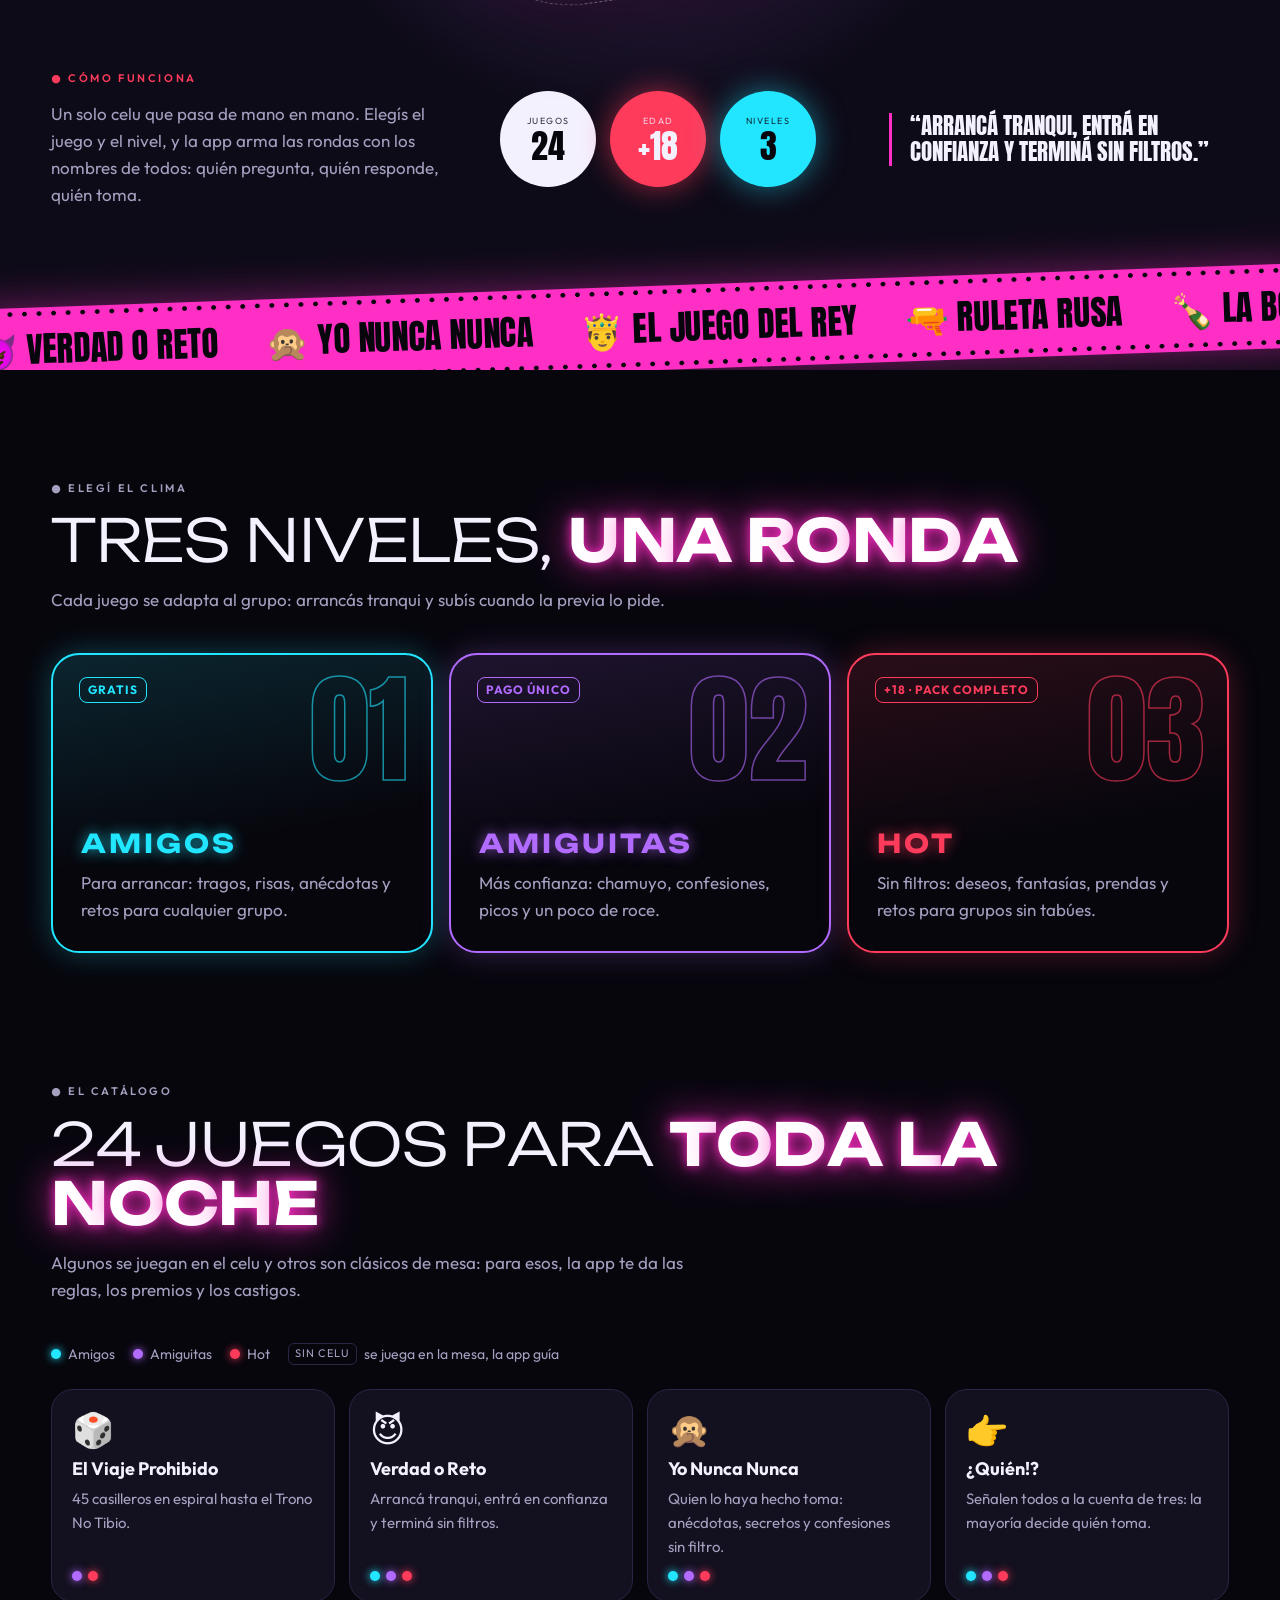
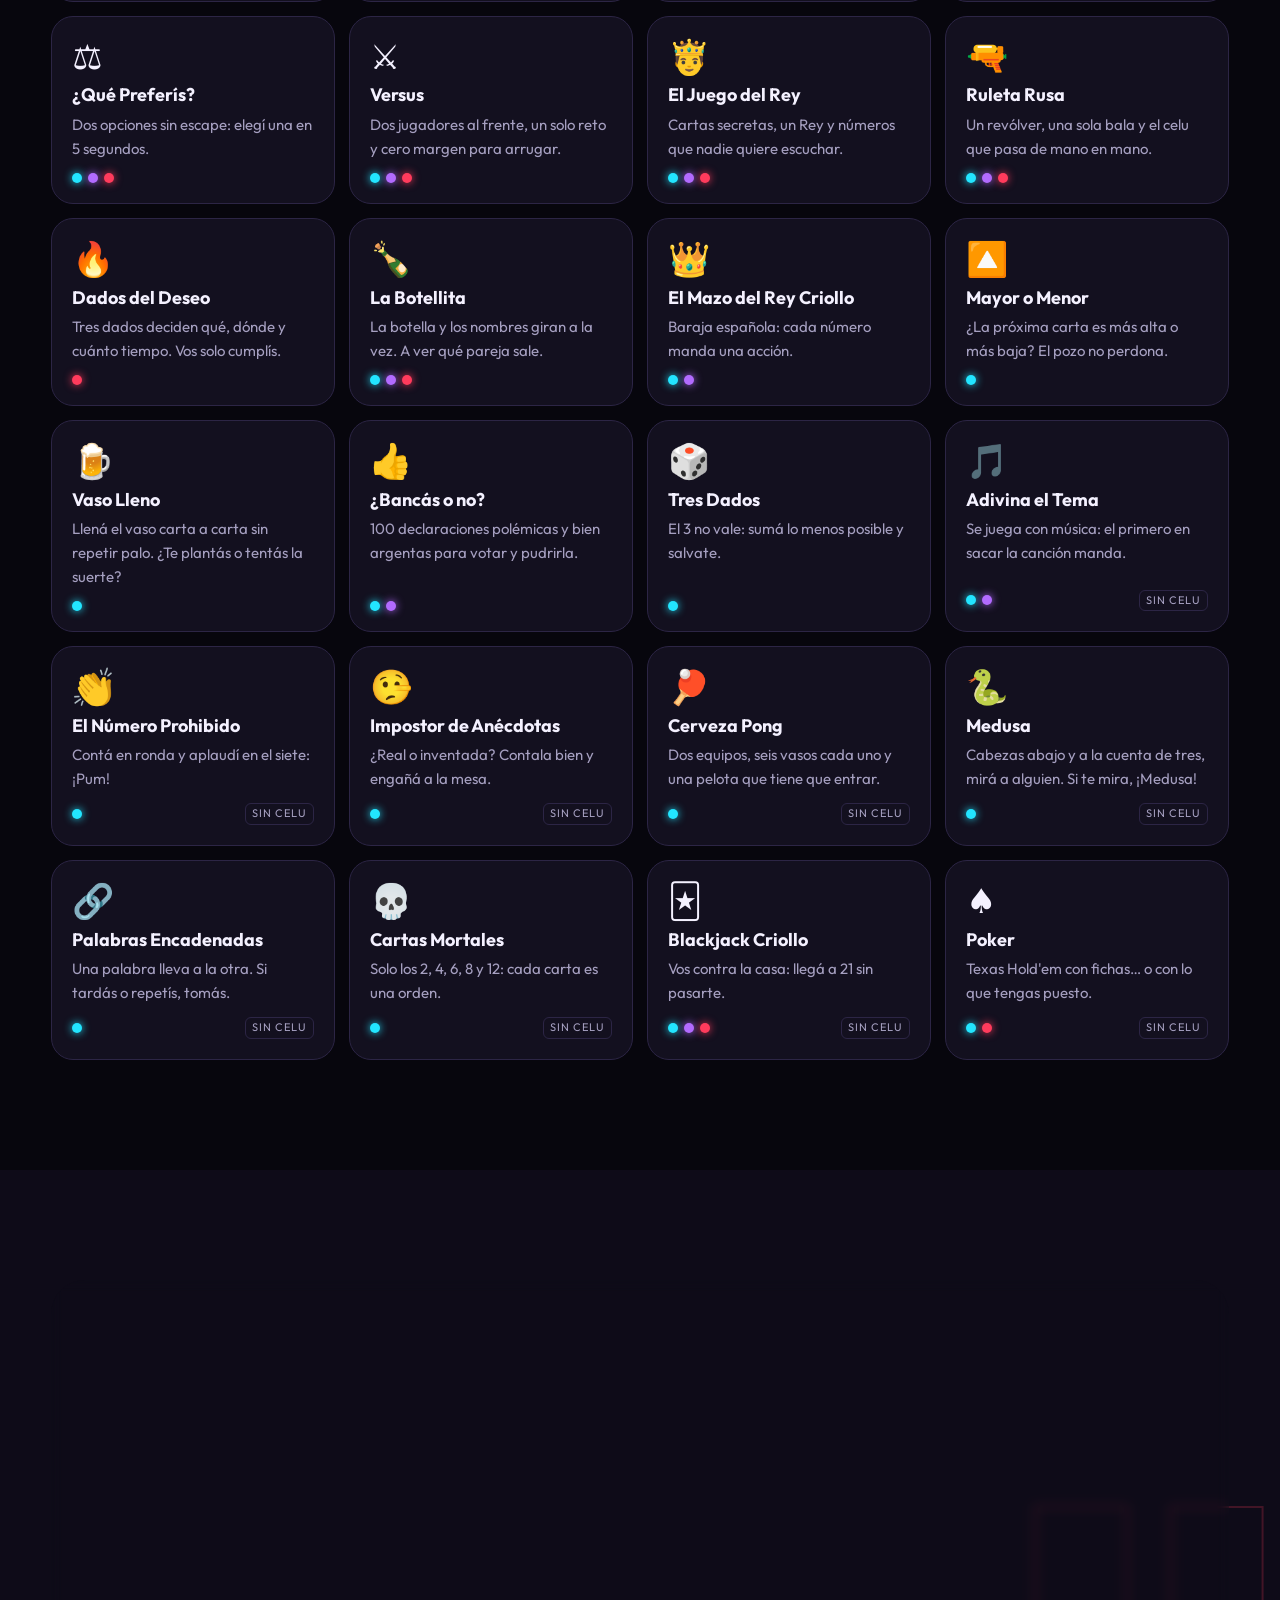
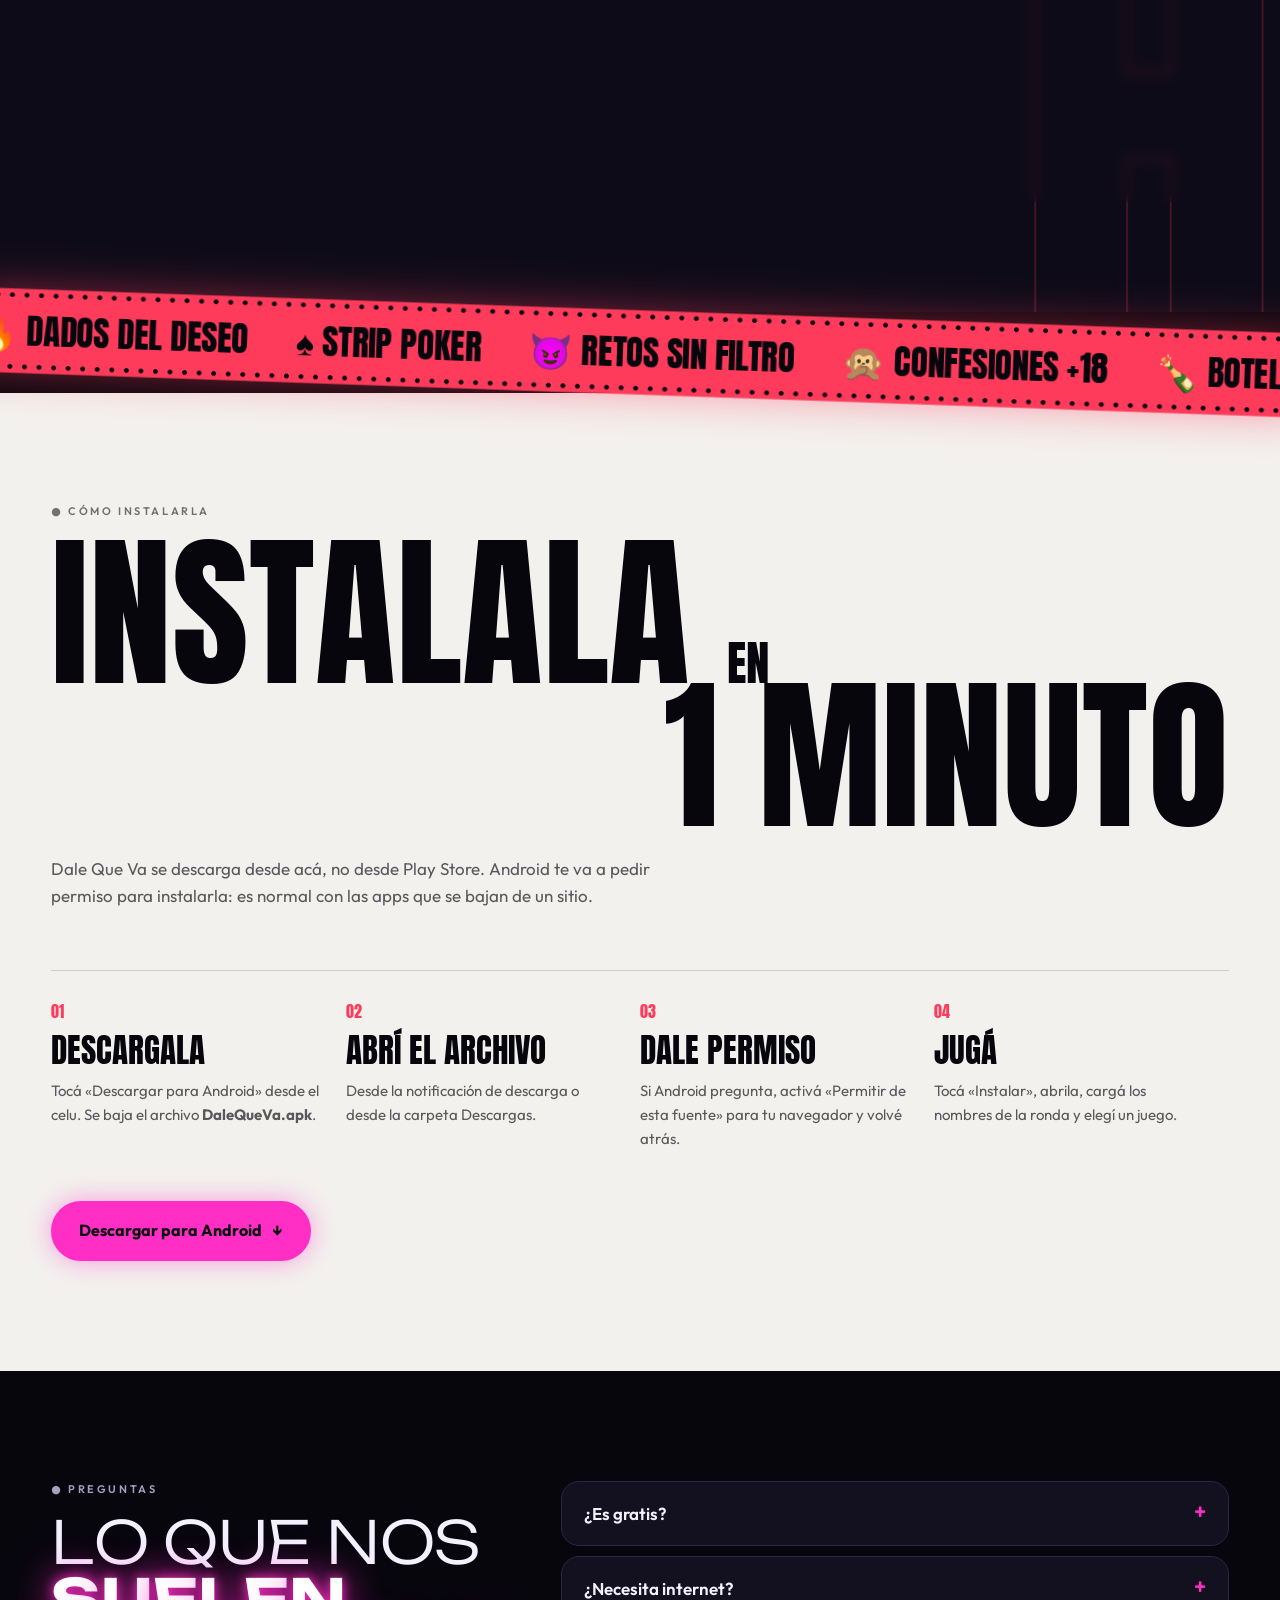
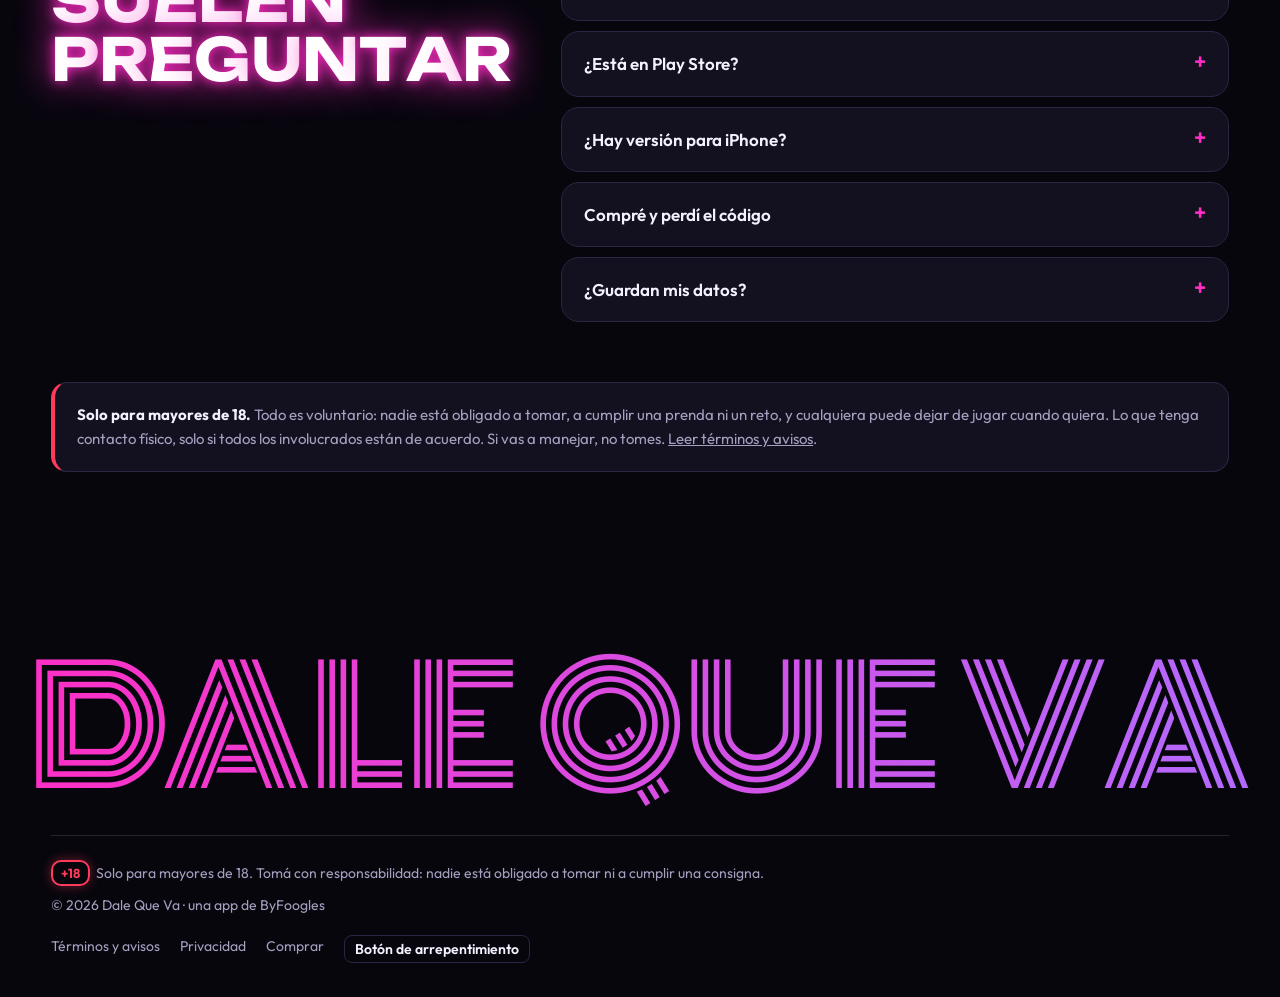
==== commit 8f4d5467: "Amiguitas pago y pack completo (Amiguitas + Hot) en la compra Co-Authored-By: Claude Opus 5.5 <norep" ====
--- a/index.html
+++ b/index.html
@@ -18,7 +18,7 @@
   <meta property="og:locale" content="es_AR">
   <link rel="preload" href="/fuentes/unbounded.woff2" as="font" type="font/woff2" crossorigin>
   <link rel="preload" href="/fuentes/anton.woff2" as="font" type="font/woff2" crossorigin>
-  <link rel="stylesheet" href="/estilos.css?v=1ec8bc7c">
+  <link rel="stylesheet" href="/estilos.css?v=76c6e7fe">
 </head>
 <body class="cargando">
   <div class="carga" aria-hidden="true">
@@ -71,8 +71,8 @@
 
       <div class="tira">
         <span class="tira-nivel" style="--c: var(--cian)"><i></i><span>Amigos<br><small>Gratis</small></span></span>
-        <span class="tira-nivel" style="--c: var(--violeta)"><i></i><span>Amiguitas<br><small>Gratis</small></span></span>
-        <span class="tira-nivel" style="--c: var(--hot)"><i></i><span>Hot<br><small>Pago único</small></span></span>
+        <span class="tira-nivel" style="--c: var(--violeta)"><i></i><span>Amiguitas<br><small>Pago único</small></span></span>
+        <span class="tira-nivel" style="--c: var(--hot)"><i></i><span>Hot<br><small>Pack completo</small></span></span>
         <span class="tira-dato"><b>0</b> anuncios</span>
         <span class="tira-dato" style="margin-left:0"><b>1</b> celu para todos</span>
       </div>
@@ -116,8 +116,8 @@
         </div>
         <div class="niveles">
           <div class="nivel revelar"><span class="num">01</span><span class="precio-nivel">GRATIS</span><h3>Amigos</h3><p>Para arrancar: tragos, risas, anécdotas y retos para cualquier grupo.</p></div>
-          <div class="nivel amiguitas revelar"><span class="num">02</span><span class="precio-nivel">GRATIS</span><h3>Amiguitas</h3><p>Más confianza: chamuyo, confesiones, picos y un poco de roce.</p></div>
-          <div class="nivel hot revelar"><span class="num">03</span><span class="precio-nivel">+18 · PAGO ÚNICO</span><h3>Hot</h3><p>Sin filtros: deseos, fantasías, prendas y retos para grupos sin tabúes.</p></div>
+          <div class="nivel amiguitas revelar"><span class="num">02</span><span class="precio-nivel">PAGO ÚNICO</span><h3>Amiguitas</h3><p>Más confianza: chamuyo, confesiones, picos y un poco de roce.</p></div>
+          <div class="nivel hot revelar"><span class="num">03</span><span class="precio-nivel">+18 · PACK COMPLETO</span><h3>Hot</h3><p>Sin filtros: deseos, fantasías, prendas y retos para grupos sin tabúes.</p></div>
         </div>
       </div>
     </section>
@@ -289,20 +289,21 @@
       <div class="envoltura">
         <div class="caja-hot revelar">
           <div>
-            <p class="sobre rojo">● Nivel Hot · +18</p>
-            <h2>Desbloqueá el Hot para siempre</h2>
-            <p class="bajada">Una sola compra por Mercado Pago y el nivel Hot queda abierto en todos los juegos que lo tienen, incluidos Dados del Deseo y Strip Poker.</p>
+            <p class="sobre rojo">● Pack completo · Amiguitas + Hot · +18</p>
+            <h2>Desbloqueá todo para siempre</h2>
+            <p class="bajada">Amigos es gratis. Con una sola compra por Mercado Pago abrís Amiguitas y Hot en todos los juegos que los tienen, incluidos Dados del Deseo y Strip Poker.</p>
             <ul>
               <li>Pago único: sin suscripciones ni cobros escondidos.</li>
+              <li>¿Solo querés Amiguitas? También se vende sola: <span data-precio="amiguitas">…</span>.</li>
               <li>Recibís un código al instante y lo activás con un toque.</li>
               <li>Si reinstalás la app, el mismo código te sirve.</li>
             </ul>
           </div>
           <div class="lado">
             <div class="candado" aria-hidden="true">🔓</div>
-            <p class="precio"><span data-precio>…</span><small>pago único</small></p>
+            <p class="precio"><span data-precio="pack">…</span><small>pack completo · pago único</small></p>
             <div class="fila-botones" style="justify-content:center">
-              <a class="boton hot" href="/comprar/">Comprar Hot <span>↗</span></a>
+              <a class="boton hot" href="/comprar/?producto=pack">Comprar el pack <span>↗</span></a>
             </div>
           </div>
         </div>
@@ -333,11 +334,11 @@
       <div class="envoltura preguntas-grilla">
         <div class="titulo-seccion"><p class="etiqueta">● Preguntas</p><h2 data-partir>Lo que nos <em>suelen preguntar</em></h2></div>
         <div>
-          <details><summary>¿Es gratis?</summary><p>Sí. Los niveles Amigos y Amiguitas son gratis y sin anuncios. Solo el nivel Hot se paga, una única vez.</p></details>
-          <details><summary>¿Necesita internet?</summary><p>No. Todo funciona sin conexión. Solo se usa internet para comprar el Hot.</p></details>
+          <details><summary>¿Es gratis?</summary><p>El nivel Amigos es gratis, sin anuncios, en todos los juegos. Amiguitas y Hot se desbloquean con un pago único: Amiguitas sola, o el pack completo con los dos.</p></details>
+          <details><summary>¿Necesita internet?</summary><p>No. Todo funciona sin conexión. Solo se usa internet para comprar.</p></details>
           <details><summary>¿Está en Play Store?</summary><p>Por ahora no: se descarga desde este sitio. Por eso Android pide permiso para instalarla.</p></details>
           <details><summary>¿Hay versión para iPhone?</summary><p>Todavía no. Por ahora es solo para Android.</p></details>
-          <details><summary>Compré el Hot y perdí el código</summary><p>Entrá a <a href="/comprar/">Comprar Hot</a> y usá «Ya pagué»: con el número de operación de Mercado Pago lo recuperás.</p></details>
+          <details><summary>Compré y perdí el código</summary><p>Entrá a <a href="/comprar/">Comprar</a> y usá «Ya pagué»: con el número de operación de Mercado Pago lo recuperás.</p></details>
           <details><summary>¿Guardan mis datos?</summary><p>No. La app no tiene cuentas ni manda datos a ningún lado: los nombres de los jugadores quedan solo en tu celu. Más detalles en <a href="/privacidad/">Privacidad</a>.</p></details>
         </div>
       </div>
@@ -356,12 +357,12 @@
       <nav>
         <a href="/terminos/">Términos y avisos</a>
         <a href="/privacidad/">Privacidad</a>
-        <a href="/comprar/">Comprar Hot</a>
+        <a href="/comprar/">Comprar</a>
         <a class="arrepentimiento" href="/arrepentimiento/">Botón de arrepentimiento</a>
       </nav>
     </div>
   </footer>
-  <script src="/sitio.js?v=ee6eac7c"></script>
+  <script src="/sitio.js?v=6c98d114"></script>
   <script src="/animaciones.js?v=3c3259d1"></script>
 
 </body>
--- a/estilos.css
+++ b/estilos.css
@@ -297,3 +297,16 @@
 
 /* ---------------------------------------------------------------- Aviso del modo prueba (?prueba=1) */
 .aviso-prueba { position: fixed; z-index: 120; left: 50%; bottom: 14px; transform: translateX(-50%); padding: 8px 16px; border-radius: 999px; background: var(--dorado); color: var(--fondo); font-size: 12px; font-weight: 700; letter-spacing: 1px; text-transform: uppercase; text-decoration: none; box-shadow: 0 0 24px rgba(255, 211, 78, .5); white-space: nowrap; }
+
+/* ---------------------------------------------------------------- Productos (Comprar) */
+.productos { display: grid; grid-template-columns: 1fr 1fr; gap: 16px; margin-top: 28px; }
+.producto { --c: var(--hot); position: relative; display: flex; flex-direction: column; gap: 6px; padding: 24px 22px 22px; border-radius: 26px; border: 2px solid var(--borde); background: var(--superficie); cursor: pointer; transition: border-color .3s, box-shadow .3s, transform .3s var(--ease); }
+.producto.amiguitas { --c: var(--violeta); }
+.producto:hover { transform: translateY(-3px); }
+.producto:has(input:checked) { border-color: var(--c); box-shadow: 0 0 40px color-mix(in srgb, var(--c) 35%, transparent); background: linear-gradient(150deg, color-mix(in srgb, var(--c) 14%, transparent), transparent 60%), var(--superficie); }
+.producto input { position: absolute; top: 22px; right: 22px; width: 20px; height: 20px; accent-color: var(--c); }
+.producto-nombre { font-family: "Unbounded", sans-serif; font-weight: 700; font-size: 15px; letter-spacing: 2px; text-transform: uppercase; color: var(--c); }
+.producto-precio { font-family: "Anton", sans-serif; font-size: clamp(40px, 5vw, 56px); line-height: 1.05; }
+.producto-detalle { color: var(--suave); font-size: 15px; }
+.producto-sello { align-self: flex-start; font-size: 11px; font-weight: 700; letter-spacing: 1.5px; text-transform: uppercase; color: var(--fondo); background: var(--c); border-radius: 999px; padding: 3px 10px; box-shadow: 0 0 16px color-mix(in srgb, var(--c) 60%, transparent); }
+@media (max-width: 640px) { .productos { grid-template-columns: 1fr; } }
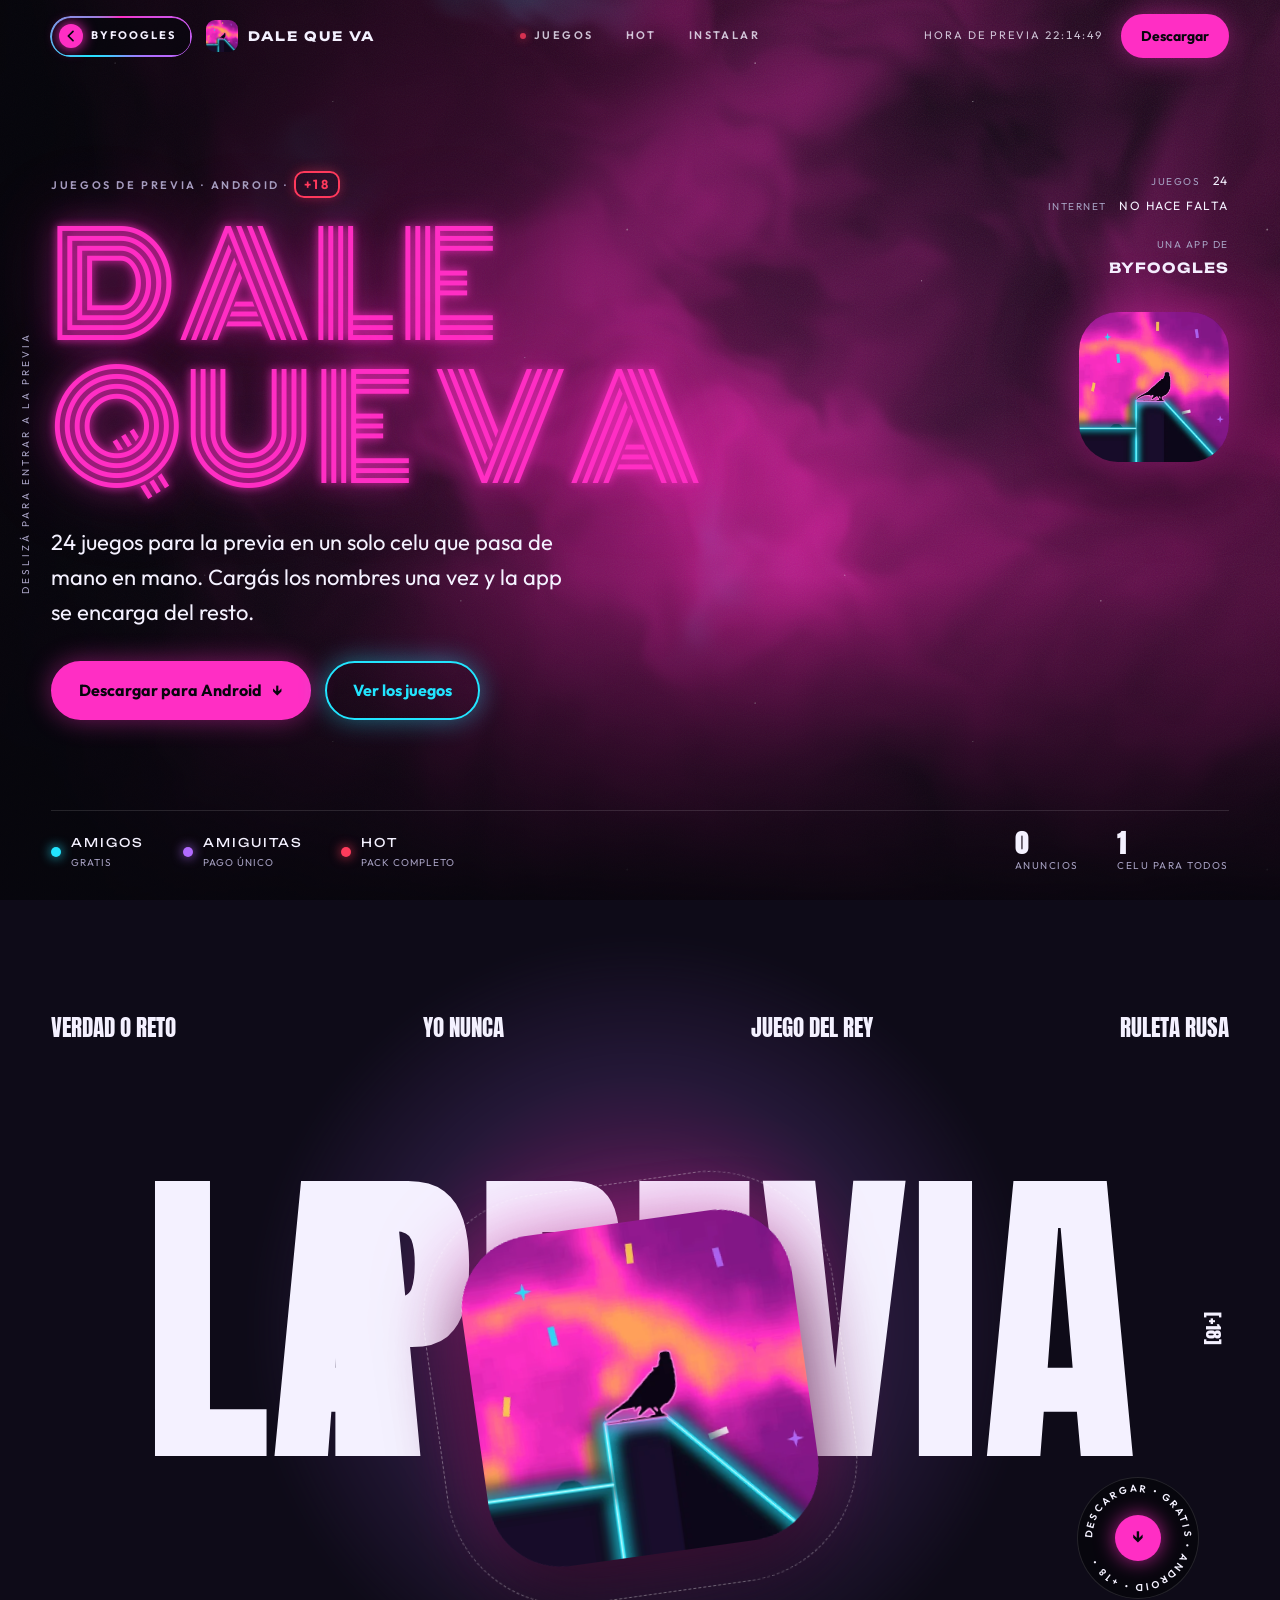
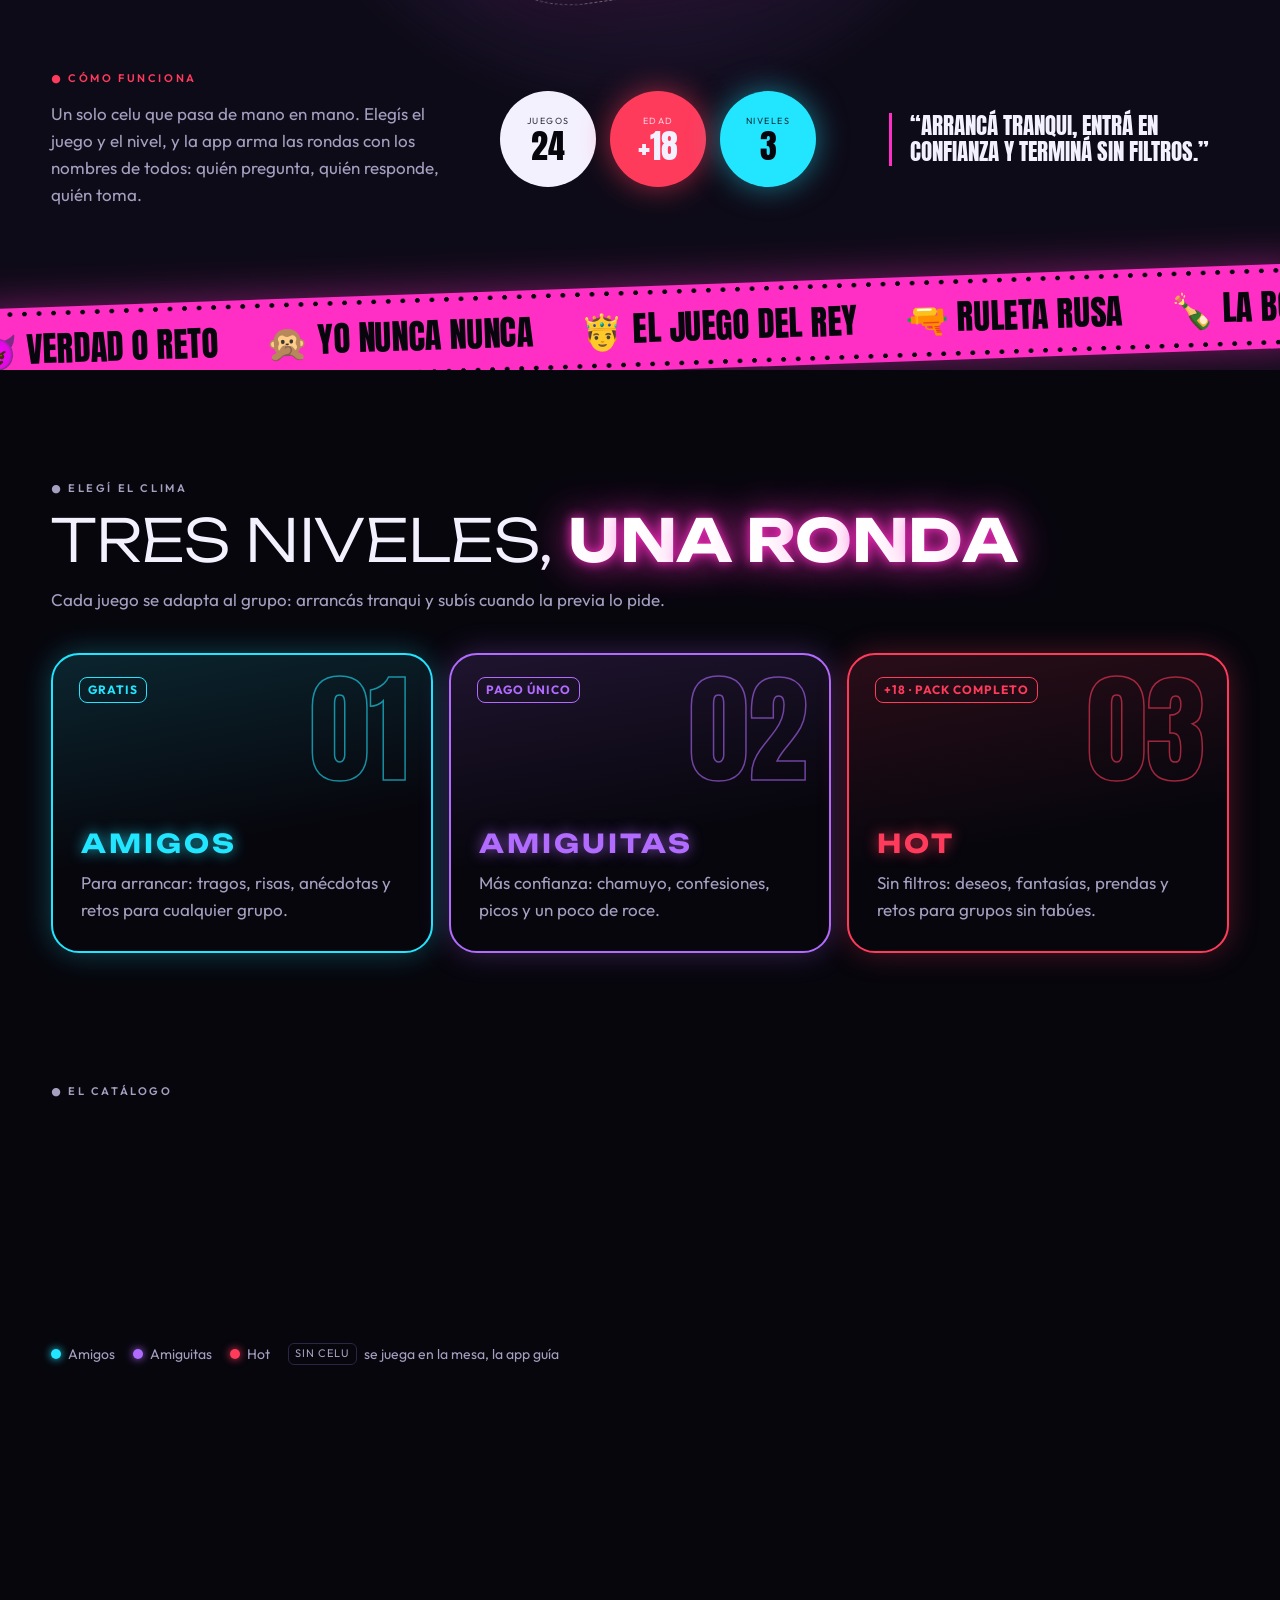
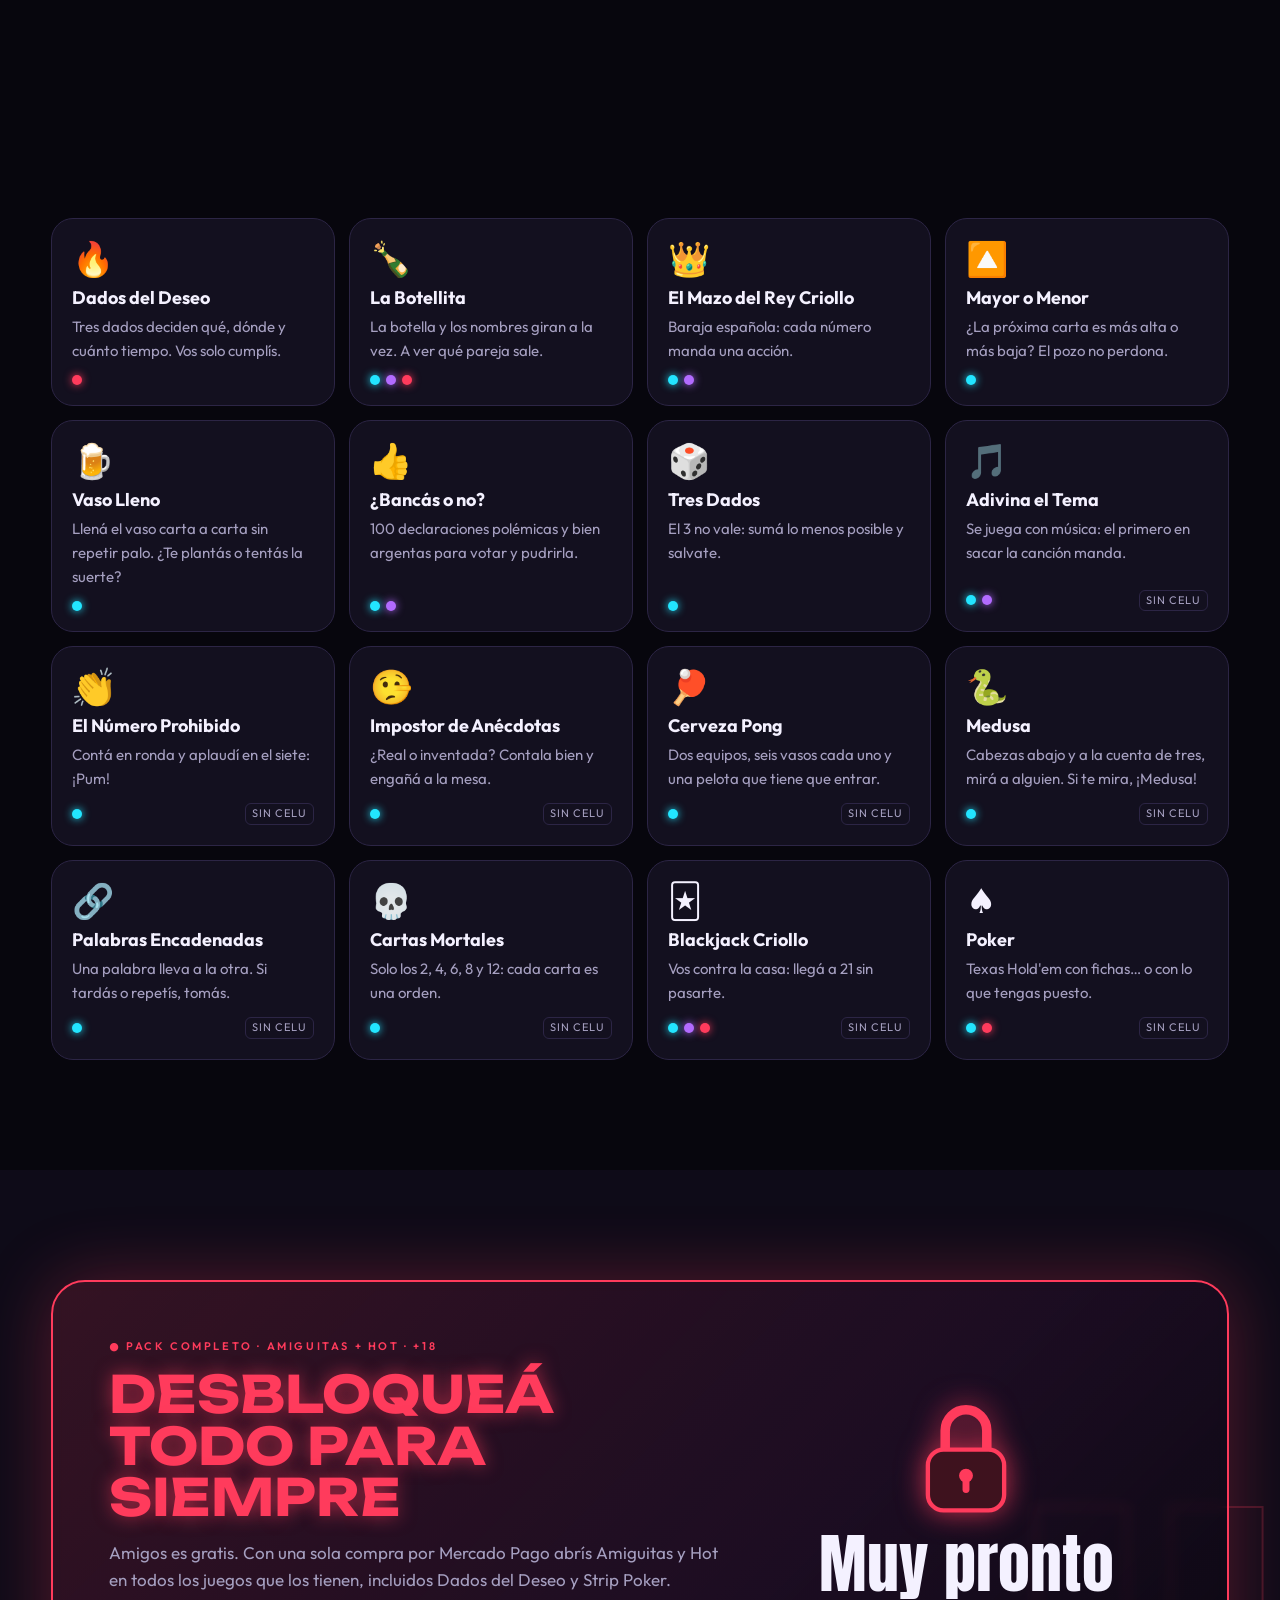
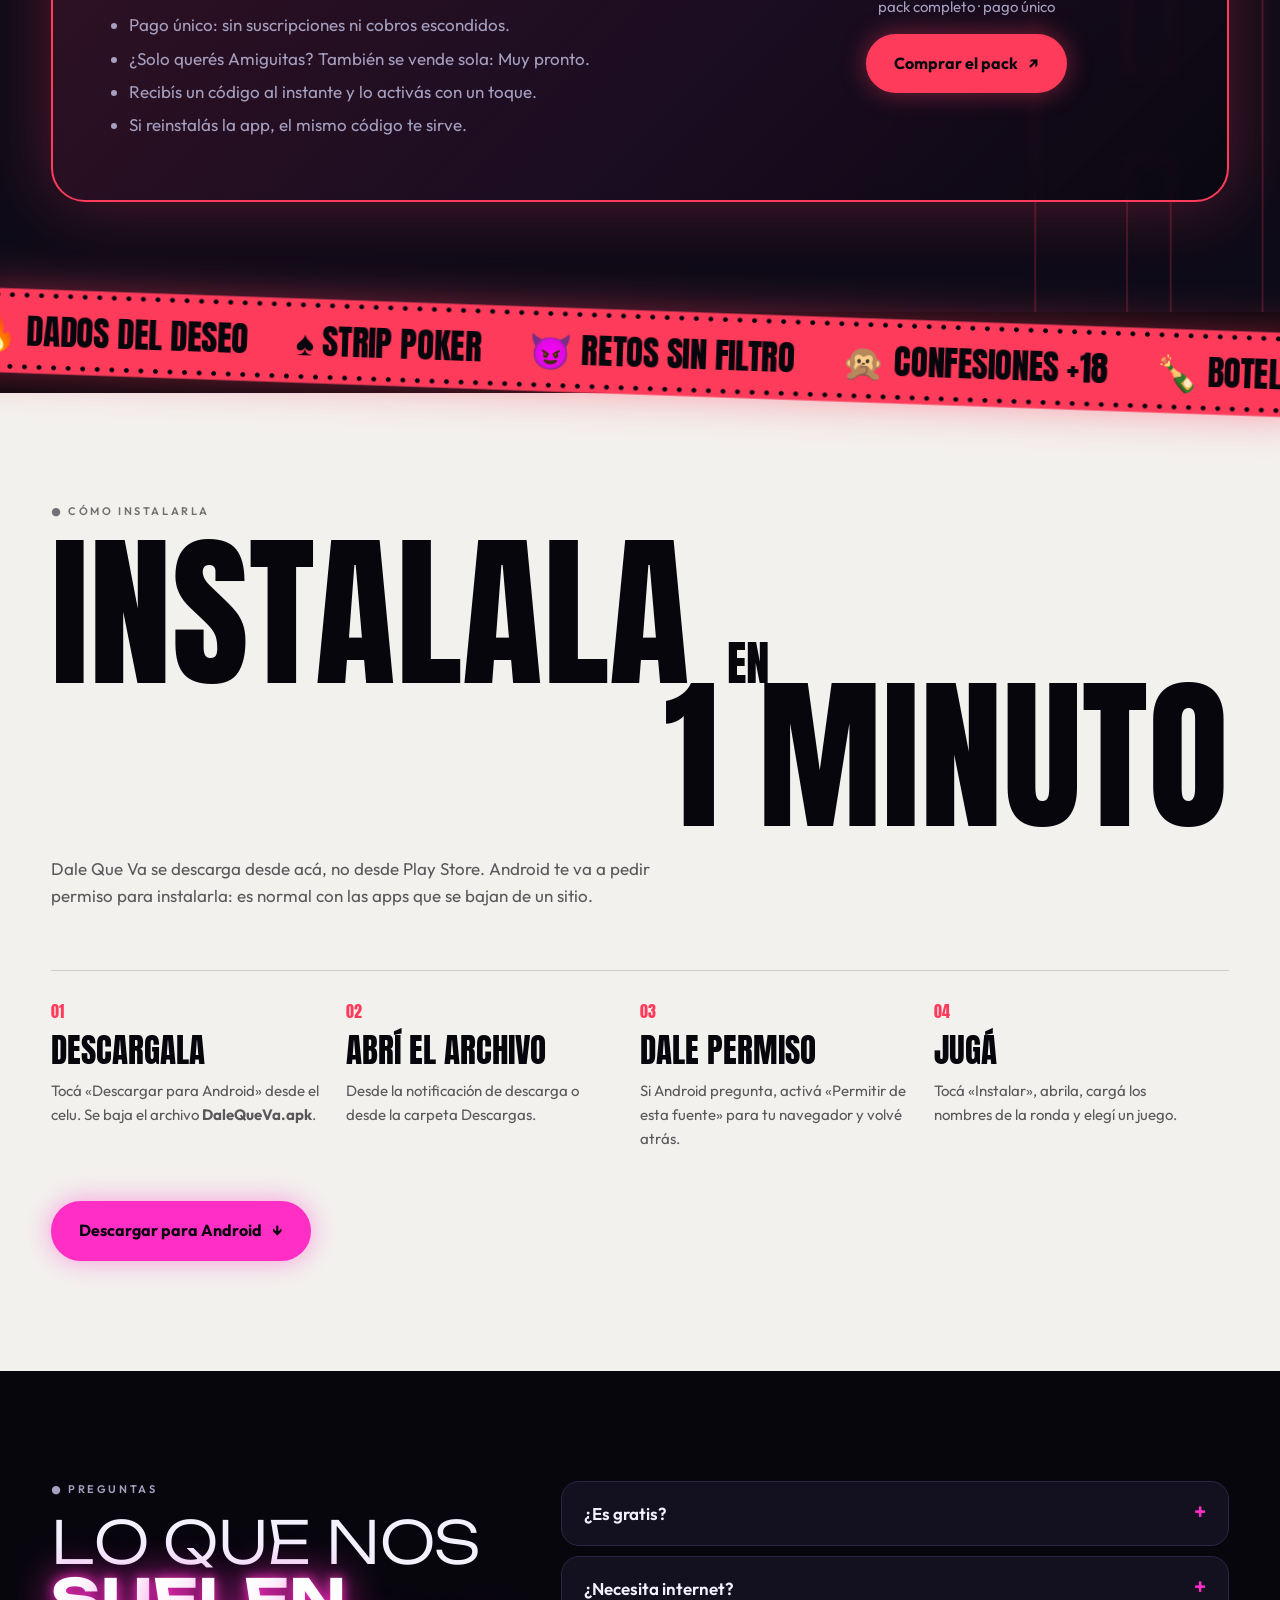
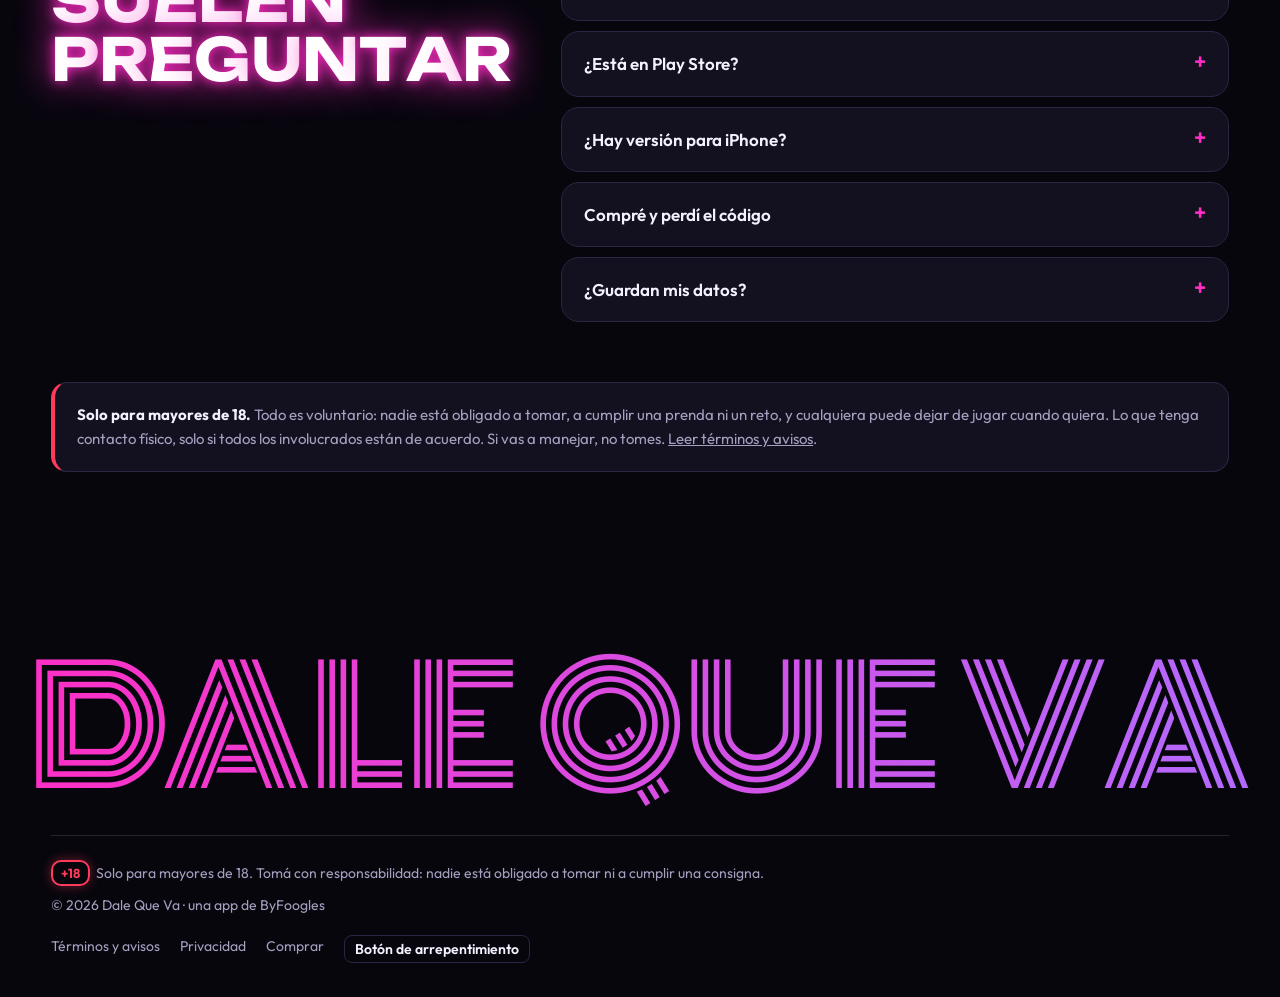
==== commit edd570a3: "Candado animado que se abre al pasar el mouse por la caja del pack Co-Authored-By: Claude Opus 5.5 <" ====
--- a/index.html
+++ b/index.html
@@ -18,7 +18,7 @@
   <meta property="og:locale" content="es_AR">
   <link rel="preload" href="/fuentes/unbounded.woff2" as="font" type="font/woff2" crossorigin>
   <link rel="preload" href="/fuentes/anton.woff2" as="font" type="font/woff2" crossorigin>
-  <link rel="stylesheet" href="/estilos.css?v=76c6e7fe">
+  <link rel="stylesheet" href="/estilos.css?v=3d0fea54">
 </head>
 <body class="cargando">
   <div class="carga" aria-hidden="true">
@@ -300,7 +300,15 @@
             </ul>
           </div>
           <div class="lado">
-            <div class="candado" aria-hidden="true">🔓</div>
+            <div class="candado" aria-hidden="true">
+              <svg viewBox="0 0 120 150">
+                <path class="candado-arco" d="M36 74 V48 a24 24 0 0 1 48 0 V74"/>
+                <rect class="candado-cuerpo" x="16" y="70" width="88" height="70" rx="18"/>
+                <circle class="candado-ojo" cx="60" cy="100" r="8"/>
+                <rect class="candado-ojo" x="56" y="102" width="8" height="18" rx="4"/>
+              </svg>
+              <i class="chispa" style="--x:-58px;--y:-40px"></i><i class="chispa" style="--x:56px;--y:-50px"></i><i class="chispa" style="--x:-50px;--y:30px"></i><i class="chispa" style="--x:60px;--y:22px"></i><i class="chispa" style="--x:0px;--y:-70px"></i>
+            </div>
             <p class="precio"><span data-precio="pack">…</span><small>pack completo · pago único</small></p>
             <div class="fila-botones" style="justify-content:center">
               <a class="boton hot" href="/comprar/?producto=pack">Comprar el pack <span>↗</span></a>
@@ -363,7 +371,7 @@
     </div>
   </footer>
   <script src="/sitio.js?v=6c98d114"></script>
-  <script src="/animaciones.js?v=3c3259d1"></script>
+  <script src="/animaciones.js?v=44ead20c"></script>
 
 </body>
 </html>
--- a/estilos.css
+++ b/estilos.css
@@ -198,7 +198,23 @@
 .caja-hot ul { margin: 18px 0 0 20px; color: var(--suave); }
 .caja-hot li { margin: 6px 0; }
 .caja-hot .lado { text-align: center; }
-.candado { font-size: 64px; line-height: 1; filter: drop-shadow(0 0 20px rgba(255, 59, 92, .8)); animation: flotar 5s ease-in-out infinite; }
+/* Candado: cerrado; se abre al pasar el mouse por la caja (en celus, cuando aparece en pantalla). */
+.candado { position: relative; width: 104px; margin: 0 auto; animation: flotar 5s ease-in-out infinite; }
+.candado svg { display: block; width: 100%; overflow: visible; filter: drop-shadow(0 0 14px rgba(255, 59, 92, .75)); transition: filter .5s; }
+.candado-arco { fill: none; stroke: var(--hot); stroke-width: 11; stroke-linecap: round; transform-box: fill-box; transform-origin: 100% 100%; transition: transform .55s cubic-bezier(.3, 1.6, .5, 1); }
+.candado-cuerpo { fill: color-mix(in srgb, var(--hot) 22%, var(--fondo)); stroke: var(--hot); stroke-width: 5; transition: fill .4s; }
+.candado-ojo { fill: var(--hot); transition: fill .3s .15s; }
+.caja-hot:hover .candado-arco, .candado.abierto .candado-arco { transform: translateY(-16px) rotate(-32deg); }
+.caja-hot:hover .candado-cuerpo, .candado.abierto .candado-cuerpo { fill: color-mix(in srgb, var(--hot) 38%, var(--fondo)); }
+.caja-hot:hover .candado-ojo, .candado.abierto .candado-ojo { fill: var(--dorado); }
+.caja-hot:hover .candado svg, .candado.abierto svg { filter: drop-shadow(0 0 22px rgba(255, 59, 92, 1)) drop-shadow(0 0 40px rgba(255, 211, 78, .45)); }
+.caja-hot:not(:hover) .candado:not(.abierto) .candado-arco { animation: candado-tiembla 4s ease-in-out 2s infinite; }
+@keyframes candado-tiembla { 0%, 86%, 100% { transform: none; } 89% { transform: rotate(-6deg); } 92% { transform: rotate(5deg); } 95% { transform: rotate(-3deg); } }
+.chispa { position: absolute; left: 50%; top: 55%; width: 7px; height: 7px; margin: -3.5px; border-radius: 50%; background: var(--dorado); box-shadow: 0 0 10px var(--dorado); opacity: 0; pointer-events: none; }
+.caja-hot:hover .chispa, .candado.abierto .chispa { animation: chispa .8s var(--ease) .2s both; }
+.chispa:nth-of-type(2) { animation-delay: .26s !important; } .chispa:nth-of-type(3) { animation-delay: .32s !important; } .chispa:nth-of-type(4) { animation-delay: .22s !important; } .chispa:nth-of-type(5) { animation-delay: .3s !important; }
+@keyframes chispa { 0% { opacity: 0; transform: translate(0, 0) scale(.4); } 30% { opacity: 1; } 100% { opacity: 0; transform: translate(var(--x), var(--y)) scale(1); } }
+@media (prefers-reduced-motion: reduce) { .candado, .candado-arco, .chispa { animation: none !important; } }
 .precio { font-family: "Anton", sans-serif; font-size: clamp(44px, 5vw, 64px); font-weight: 400; line-height: 1.1; margin: 10px 0 4px; }
 .precio small { font-family: "Outfit", sans-serif; font-size: 15px; color: var(--suave); display: block; }
 @media (max-width: 860px) { .caja-hot { grid-template-columns: 1fr; } }
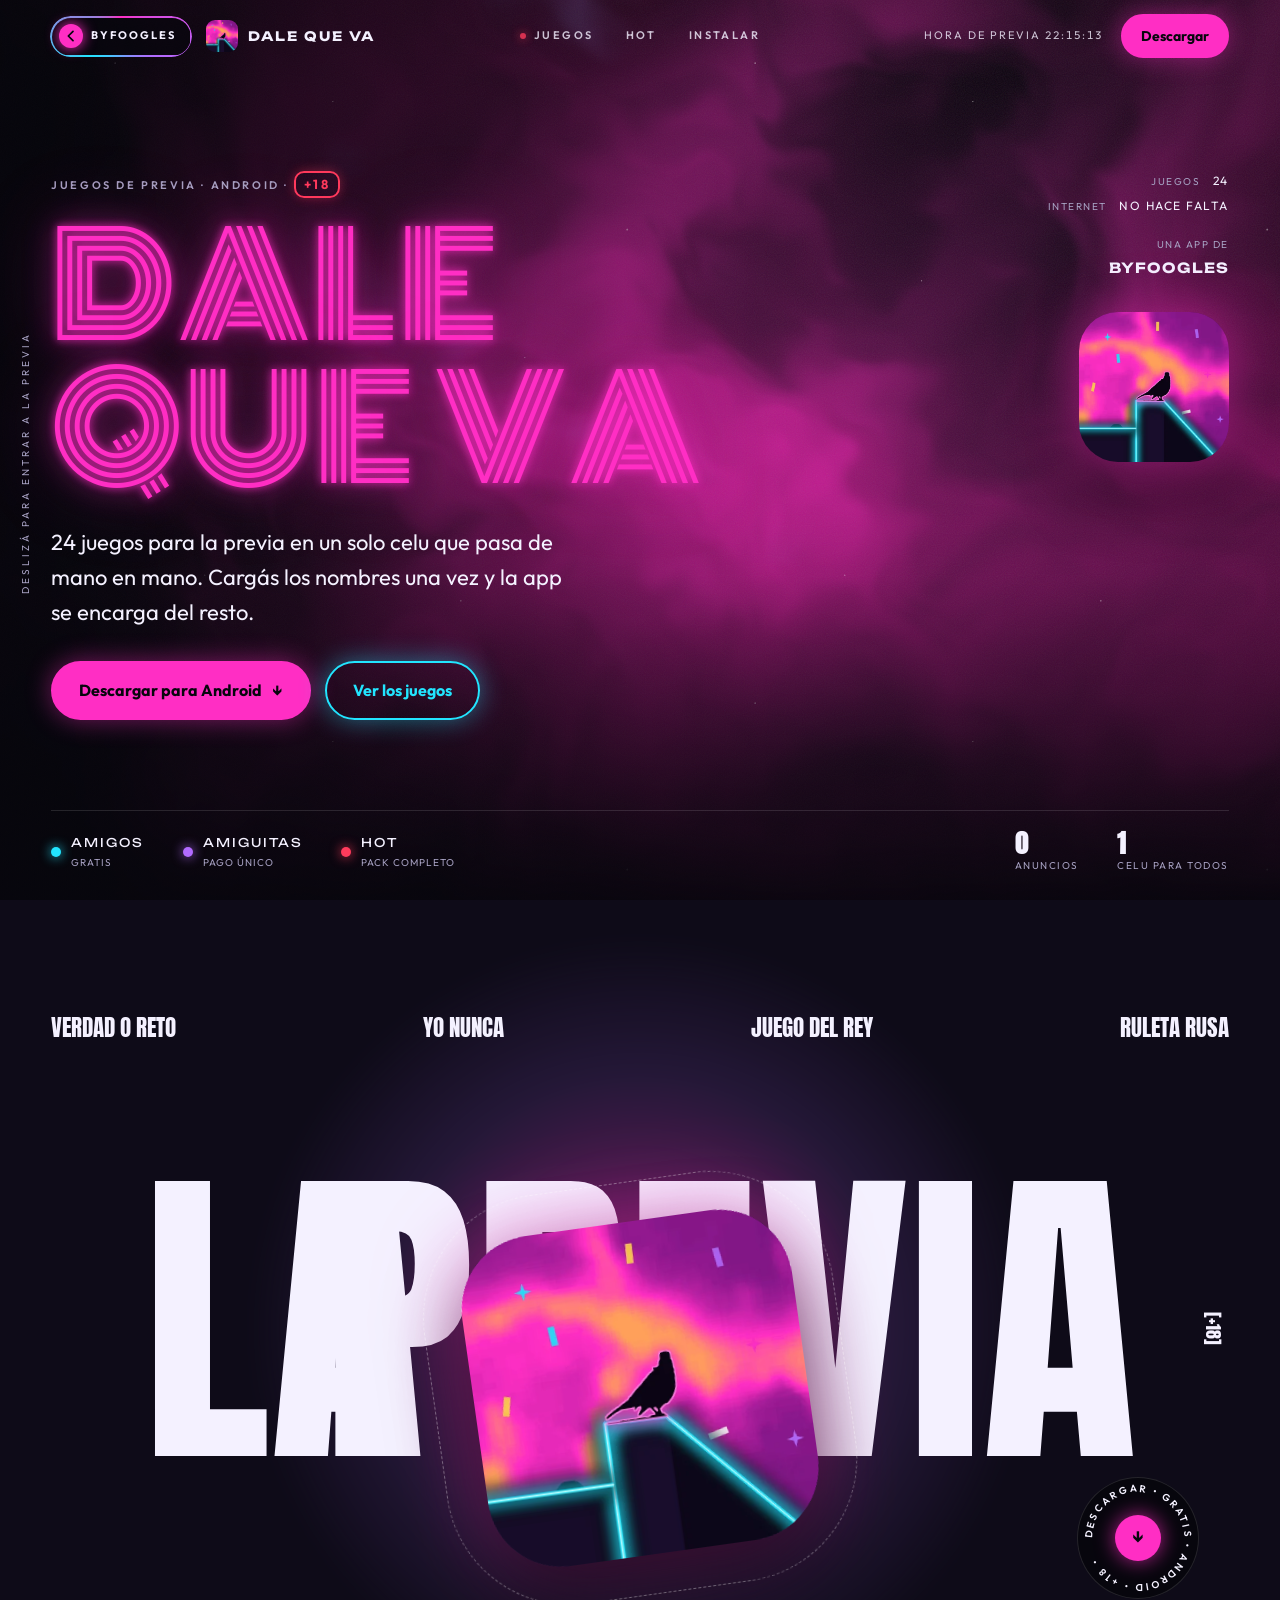
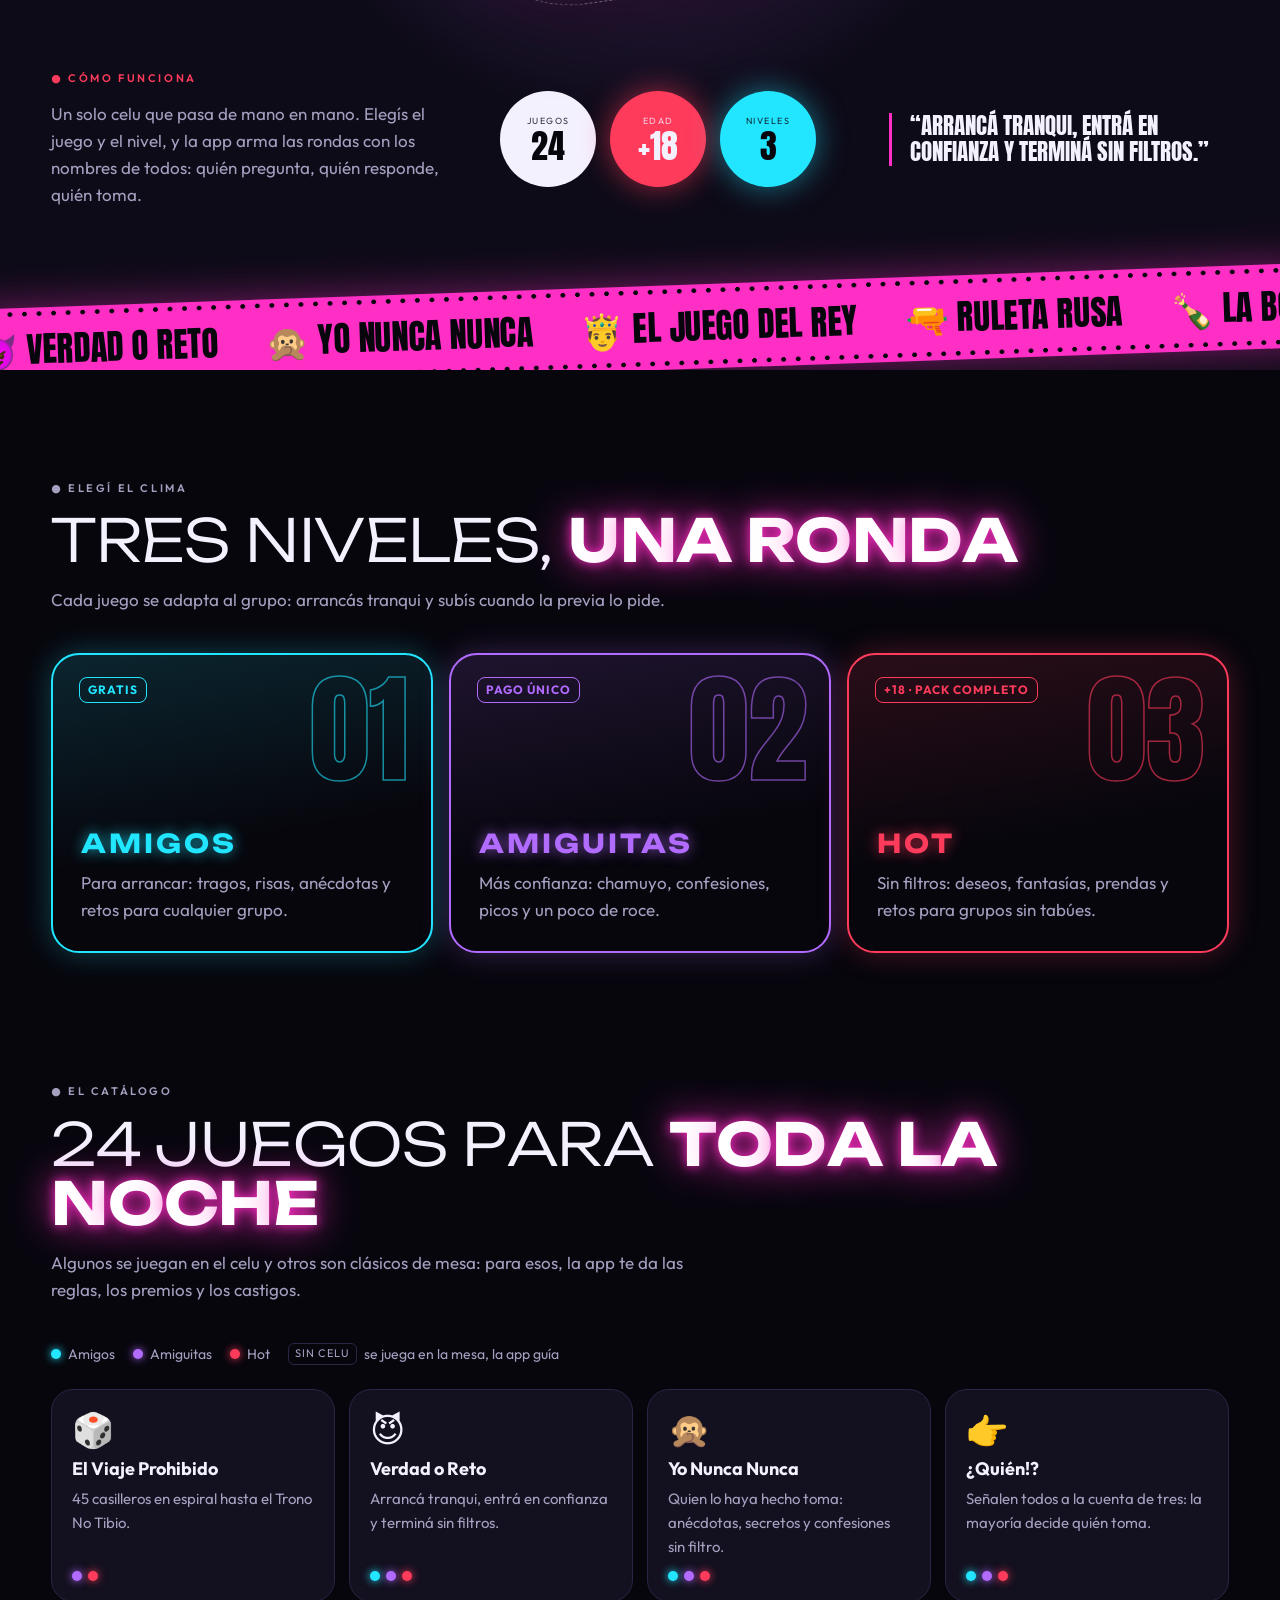
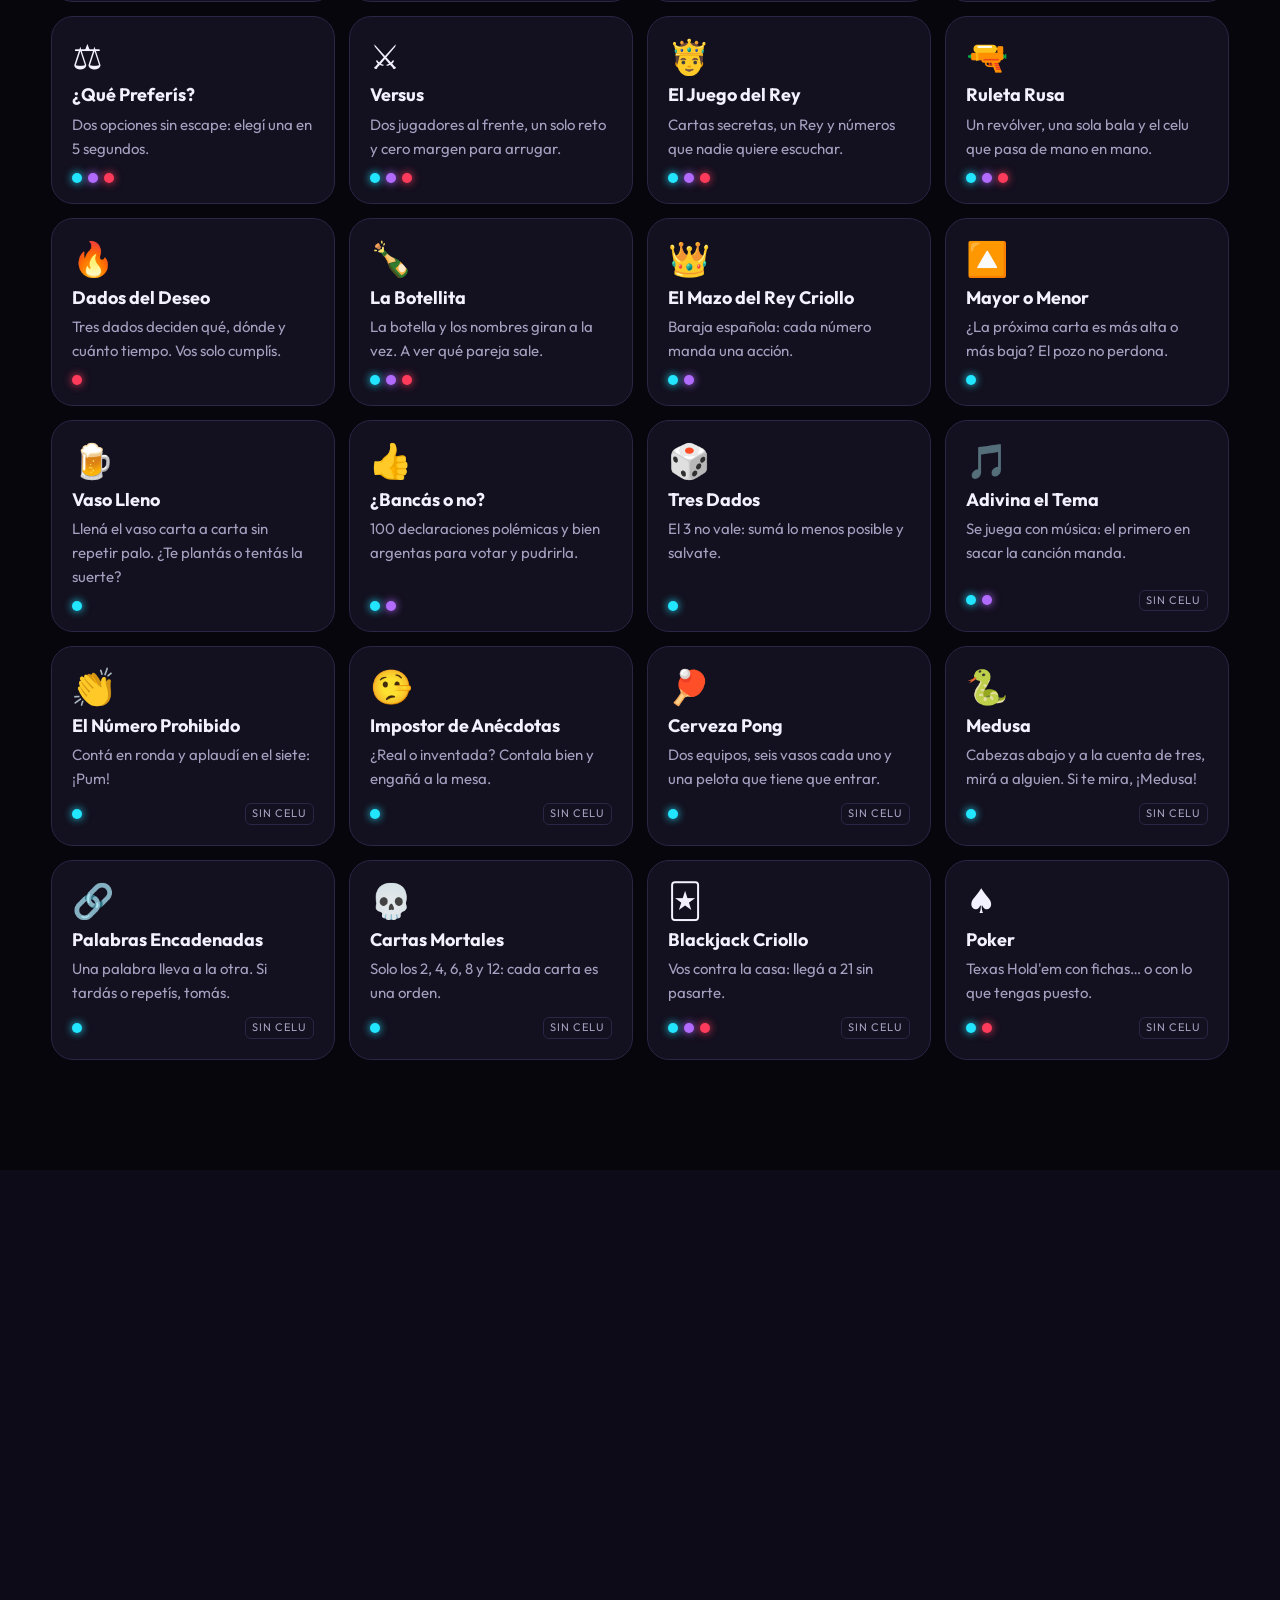
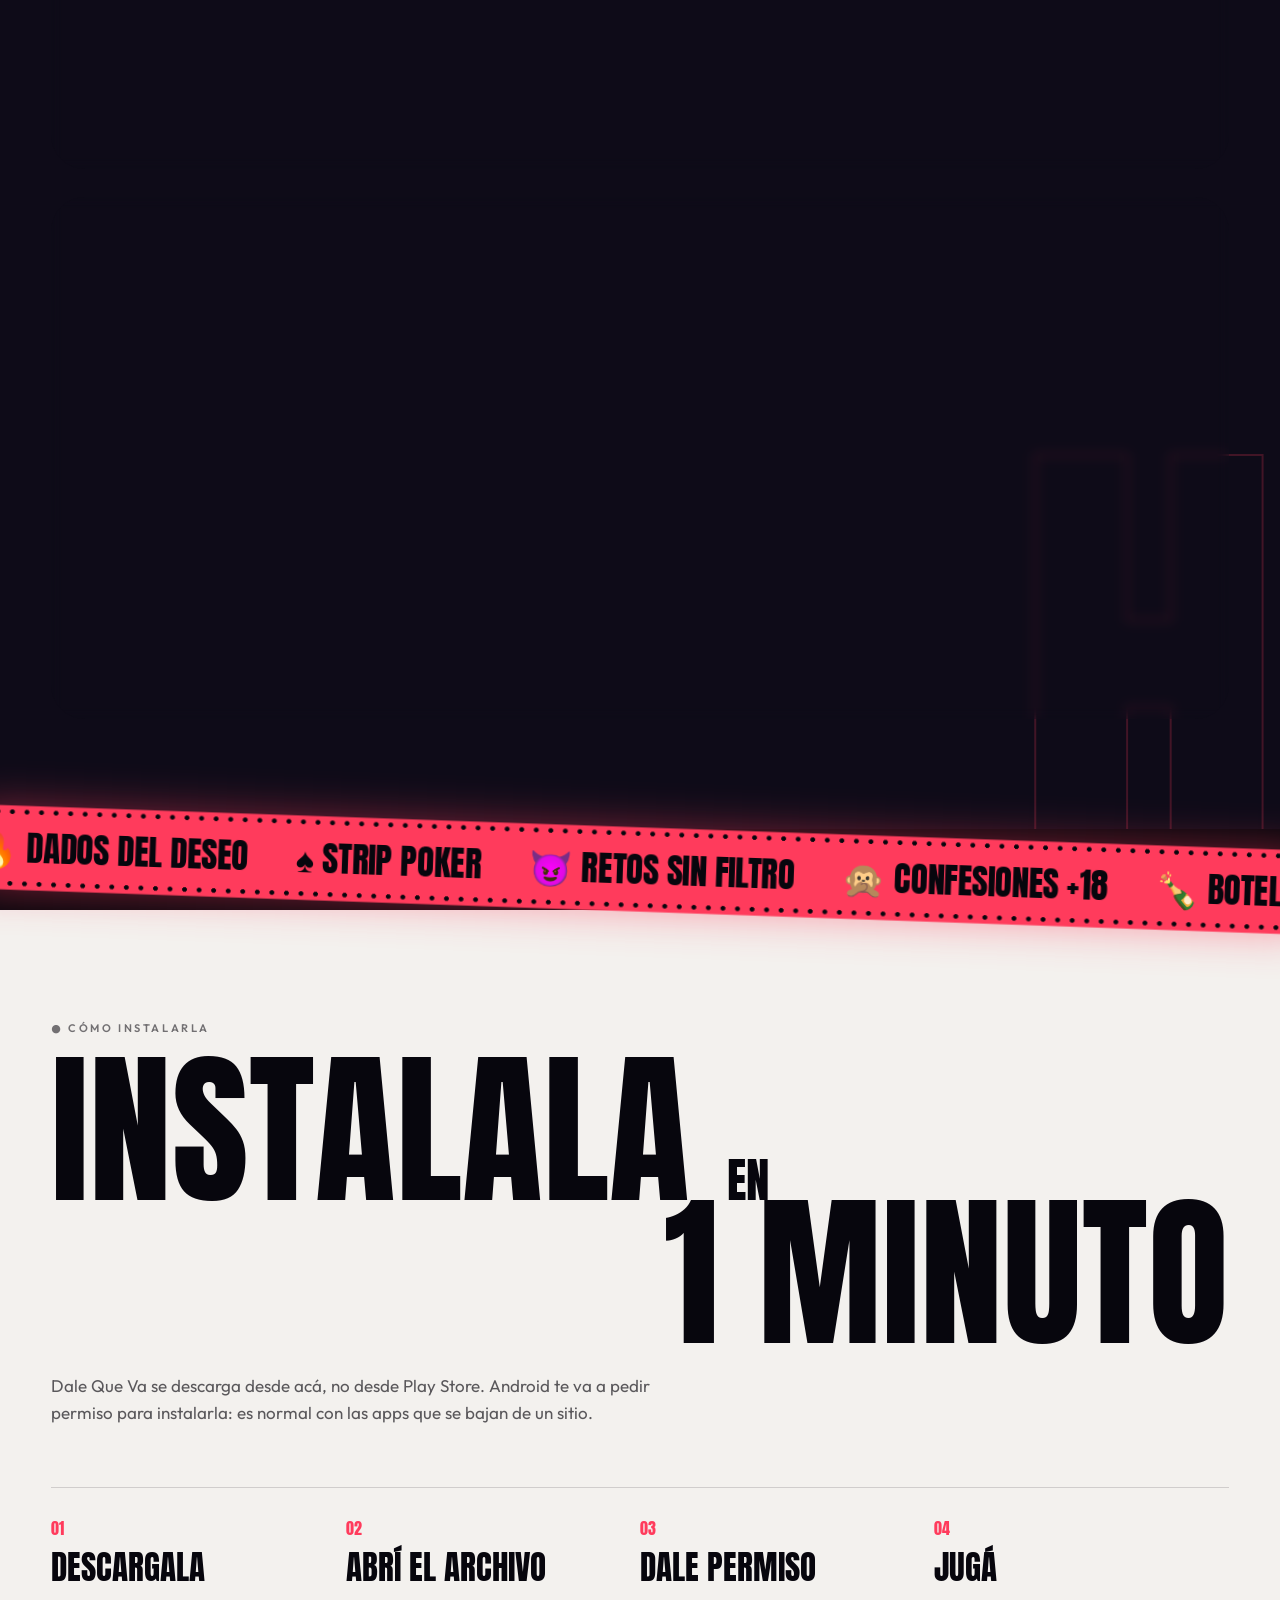
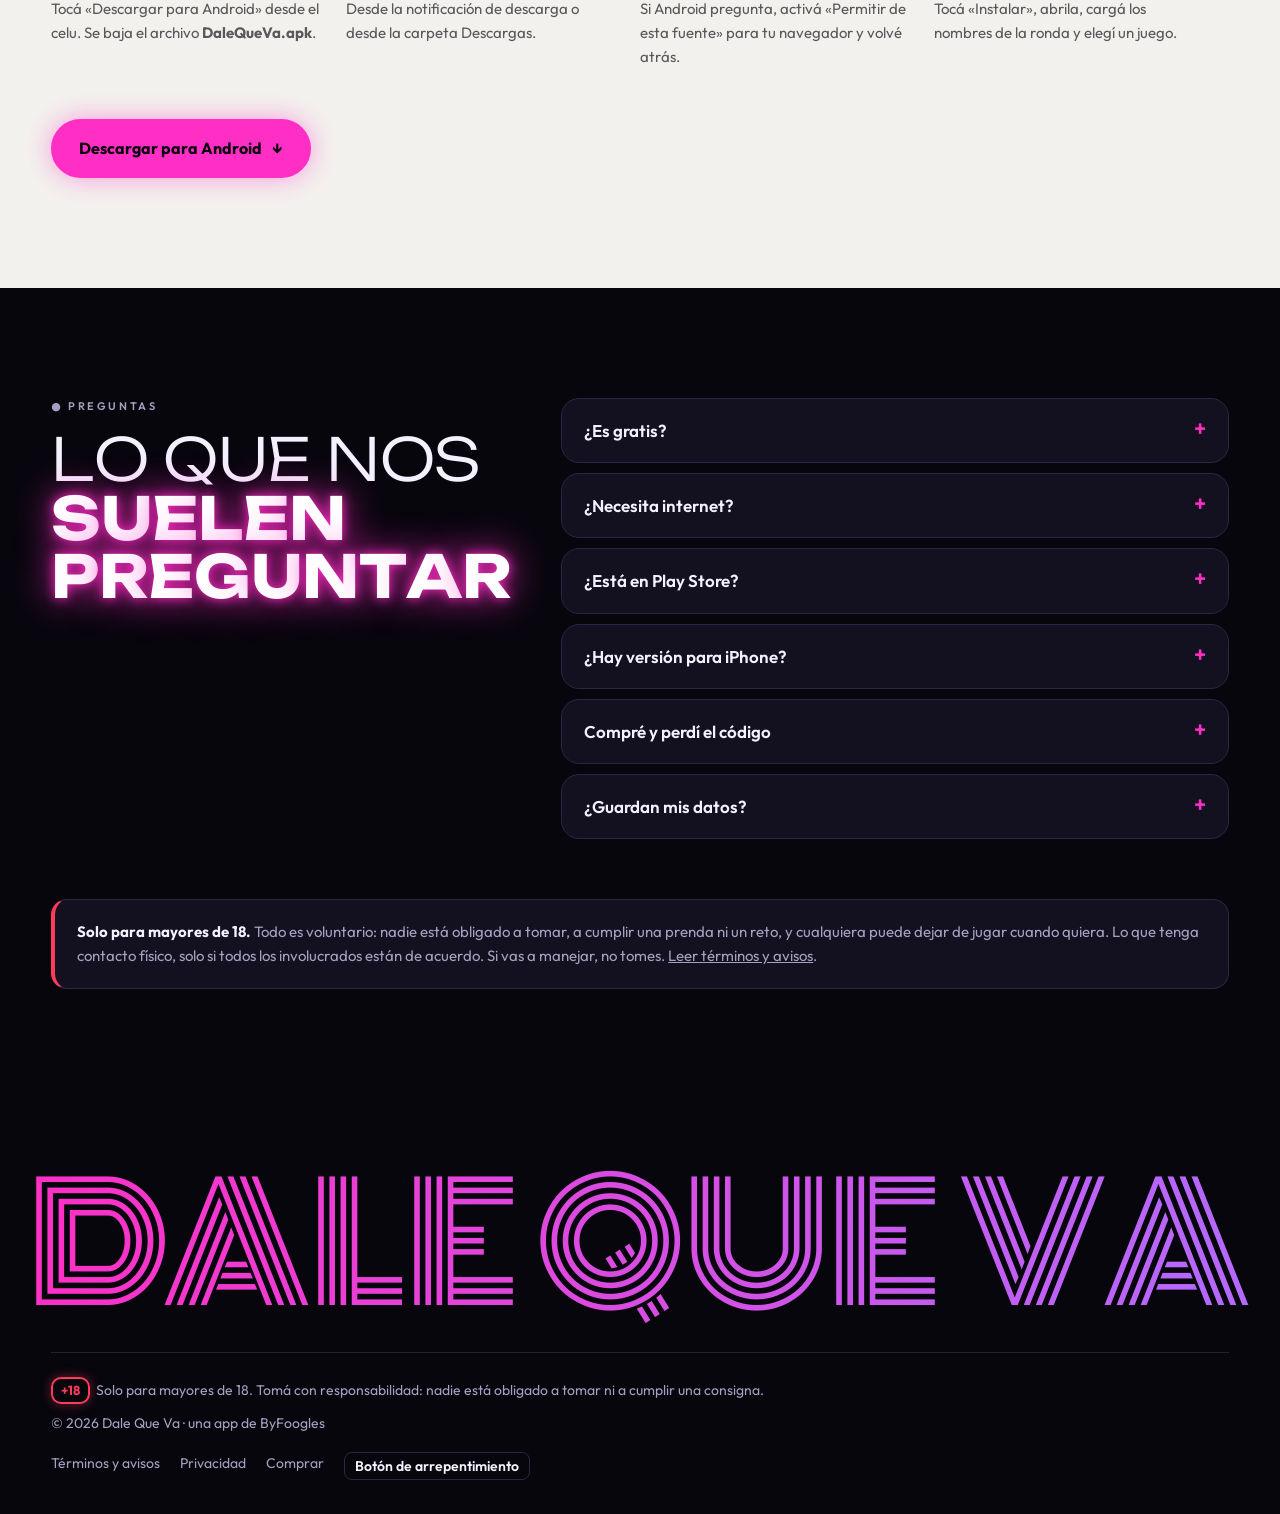
==== commit 6a06b61b: "Caja de Amiguitas sola arriba del pack, con su candado violeta Co-Authored-By: Claude Opus 5.5 <nore" ====
--- a/index.html
+++ b/index.html
@@ -18,7 +18,7 @@
   <meta property="og:locale" content="es_AR">
   <link rel="preload" href="/fuentes/unbounded.woff2" as="font" type="font/woff2" crossorigin>
   <link rel="preload" href="/fuentes/anton.woff2" as="font" type="font/woff2" crossorigin>
-  <link rel="stylesheet" href="/estilos.css?v=3d0fea54">
+  <link rel="stylesheet" href="/estilos.css?v=9b148aab">
 </head>
 <body class="cargando">
   <div class="carga" aria-hidden="true">
@@ -287,6 +287,34 @@
     <section class="bloque hot-sec" id="hot">
       <div class="hot-fondo" aria-hidden="true">HOT</div>
       <div class="envoltura">
+        <div class="caja-hot amiguitas revelar">
+          <div>
+            <p class="sobre violeta">● Solo Amiguitas · sin Hot</p>
+            <h2>¿Arrancan tranqui? Abrí Amiguitas</h2>
+            <p class="bajada">Para el grupo que ya entró en confianza pero todavía no se anima al Hot: chamuyo, confesiones, picos y un poco de roce, en todos los juegos que lo tienen.</p>
+            <ul>
+              <li>Pago único, más barato que el pack.</li>
+              <li>Recibís un código al instante y lo activás con un toque.</li>
+              <li>¿Después se calienta la previa? El pack completo trae Amiguitas y Hot.</li>
+            </ul>
+          </div>
+          <div class="lado">
+            <div class="candado" aria-hidden="true">
+              <svg viewBox="0 0 120 150">
+                <path class="candado-arco" d="M36 74 V48 a24 24 0 0 1 48 0 V74"/>
+                <rect class="candado-cuerpo" x="16" y="70" width="88" height="70" rx="18"/>
+                <circle class="candado-ojo" cx="60" cy="100" r="8"/>
+                <rect class="candado-ojo" x="56" y="102" width="8" height="18" rx="4"/>
+              </svg>
+              <i class="chispa" style="--x:-58px;--y:-40px"></i><i class="chispa" style="--x:56px;--y:-50px"></i><i class="chispa" style="--x:-50px;--y:30px"></i><i class="chispa" style="--x:60px;--y:22px"></i><i class="chispa" style="--x:0px;--y:-70px"></i>
+            </div>
+            <p class="precio"><span data-precio="amiguitas">…</span><small>solo Amiguitas · pago único</small></p>
+            <div class="fila-botones" style="justify-content:center">
+              <a class="boton violeta" href="/comprar/?producto=amiguitas">Comprar Amiguitas <span>↗</span></a>
+            </div>
+          </div>
+        </div>
+
         <div class="caja-hot revelar">
           <div>
             <p class="sobre rojo">● Pack completo · Amiguitas + Hot · +18</p>
@@ -294,7 +322,7 @@
             <p class="bajada">Amigos es gratis. Con una sola compra por Mercado Pago abrís Amiguitas y Hot en todos los juegos que los tienen, incluidos Dados del Deseo y Strip Poker.</p>
             <ul>
               <li>Pago único: sin suscripciones ni cobros escondidos.</li>
-              <li>¿Solo querés Amiguitas? También se vende sola: <span data-precio="amiguitas">…</span>.</li>
+              <li>El mejor precio: Amiguitas y Hot juntos.</li>
               <li>Recibís un código al instante y lo activás con un toque.</li>
               <li>Si reinstalás la app, el mismo código te sirve.</li>
             </ul>
@@ -371,7 +399,7 @@
     </div>
   </footer>
   <script src="/sitio.js?v=6c98d114"></script>
-  <script src="/animaciones.js?v=44ead20c"></script>
+  <script src="/animaciones.js?v=c603ff59"></script>
 
 </body>
 </html>
--- a/estilos.css
+++ b/estilos.css
@@ -31,7 +31,7 @@
 ::selection { background: var(--magenta); color: var(--fondo); }
 .envoltura { width: min(1180px, 100% - 2 * var(--margen)); margin-inline: auto; }
 .etiqueta, .sobre { font-size: 11px; letter-spacing: 2.6px; text-transform: uppercase; color: var(--suave); font-weight: 600; }
-.sobre.rojo { color: var(--hot); }
+.sobre.rojo { color: var(--hot); } .sobre.violeta { color: var(--violeta); }
 h2 { font-size: clamp(28px, 4vw, 40px); line-height: 1.15; margin-bottom: 14px; }
 h3 { font-size: 20px; line-height: 1.3; }
 .bajada { color: var(--suave); max-width: 640px; }
@@ -73,7 +73,7 @@
 .boton.contorno { background: transparent; color: var(--color, var(--magenta)); }
 .boton.chico { padding: 9px 18px; font-size: 14px; }
 .boton[disabled] { opacity: .45; cursor: not-allowed; transform: none; box-shadow: none; }
-.boton.hot { --color: var(--hot); } .boton.cian { --color: var(--cian); }
+.boton.hot { --color: var(--hot); } .boton.violeta { --color: var(--violeta); } .boton.cian { --color: var(--cian); }
 .barra.clara .boton { color: var(--fondo); }
 
 /* ---------------------------------------------------------------- Portada */
@@ -199,15 +199,15 @@
 .caja-hot li { margin: 6px 0; }
 .caja-hot .lado { text-align: center; }
 /* Candado: cerrado; se abre al pasar el mouse por la caja (en celus, cuando aparece en pantalla). */
-.candado { position: relative; width: 104px; margin: 0 auto; animation: flotar 5s ease-in-out infinite; }
-.candado svg { display: block; width: 100%; overflow: visible; filter: drop-shadow(0 0 14px rgba(255, 59, 92, .75)); transition: filter .5s; }
-.candado-arco { fill: none; stroke: var(--hot); stroke-width: 11; stroke-linecap: round; transform-box: fill-box; transform-origin: 100% 100%; transition: transform .55s cubic-bezier(.3, 1.6, .5, 1); }
-.candado-cuerpo { fill: color-mix(in srgb, var(--hot) 22%, var(--fondo)); stroke: var(--hot); stroke-width: 5; transition: fill .4s; }
-.candado-ojo { fill: var(--hot); transition: fill .3s .15s; }
+.candado { --cc: var(--hot); position: relative; width: 104px; margin: 0 auto; animation: flotar 5s ease-in-out infinite; }
+.candado svg { display: block; width: 100%; overflow: visible; filter: drop-shadow(0 0 14px color-mix(in srgb, var(--cc) 75%, transparent)); transition: filter .5s; }
+.candado-arco { fill: none; stroke: var(--cc); stroke-width: 11; stroke-linecap: round; transform-box: fill-box; transform-origin: 100% 100%; transition: transform .55s cubic-bezier(.3, 1.6, .5, 1); }
+.candado-cuerpo { fill: color-mix(in srgb, var(--cc) 22%, var(--fondo)); stroke: var(--cc); stroke-width: 5; transition: fill .4s; }
+.candado-ojo { fill: var(--cc); transition: fill .3s .15s; }
 .caja-hot:hover .candado-arco, .candado.abierto .candado-arco { transform: translateY(-16px) rotate(-32deg); }
-.caja-hot:hover .candado-cuerpo, .candado.abierto .candado-cuerpo { fill: color-mix(in srgb, var(--hot) 38%, var(--fondo)); }
+.caja-hot:hover .candado-cuerpo, .candado.abierto .candado-cuerpo { fill: color-mix(in srgb, var(--cc) 38%, var(--fondo)); }
 .caja-hot:hover .candado-ojo, .candado.abierto .candado-ojo { fill: var(--dorado); }
-.caja-hot:hover .candado svg, .candado.abierto svg { filter: drop-shadow(0 0 22px rgba(255, 59, 92, 1)) drop-shadow(0 0 40px rgba(255, 211, 78, .45)); }
+.caja-hot:hover .candado svg, .candado.abierto svg { filter: drop-shadow(0 0 22px var(--cc)) drop-shadow(0 0 40px rgba(255, 211, 78, .45)); }
 .caja-hot:not(:hover) .candado:not(.abierto) .candado-arco { animation: candado-tiembla 4s ease-in-out 2s infinite; }
 @keyframes candado-tiembla { 0%, 86%, 100% { transform: none; } 89% { transform: rotate(-6deg); } 92% { transform: rotate(5deg); } 95% { transform: rotate(-3deg); } }
 .chispa { position: absolute; left: 50%; top: 55%; width: 7px; height: 7px; margin: -3.5px; border-radius: 50%; background: var(--dorado); box-shadow: 0 0 10px var(--dorado); opacity: 0; pointer-events: none; }
@@ -326,3 +326,8 @@
 .producto-detalle { color: var(--suave); font-size: 15px; }
 .producto-sello { align-self: flex-start; font-size: 11px; font-weight: 700; letter-spacing: 1.5px; text-transform: uppercase; color: var(--fondo); background: var(--c); border-radius: 999px; padding: 3px 10px; box-shadow: 0 0 16px color-mix(in srgb, var(--c) 60%, transparent); }
 @media (max-width: 640px) { .productos { grid-template-columns: 1fr; } }
+
+/* ---------------------------------------------------------------- Caja de Amiguitas (arriba del pack) */
+.caja-hot.amiguitas { border-color: var(--violeta); background: linear-gradient(135deg, rgba(178, 107, 255, .16), rgba(34, 229, 255, .05) 60%, rgba(7, 6, 13, .6)); box-shadow: 0 0 60px rgba(178, 107, 255, .28); margin-bottom: 28px; }
+.caja-hot.amiguitas h2 { color: var(--violeta); text-shadow: 0 0 18px rgba(178, 107, 255, .6); }
+.caja-hot.amiguitas .candado { --cc: var(--violeta); }
